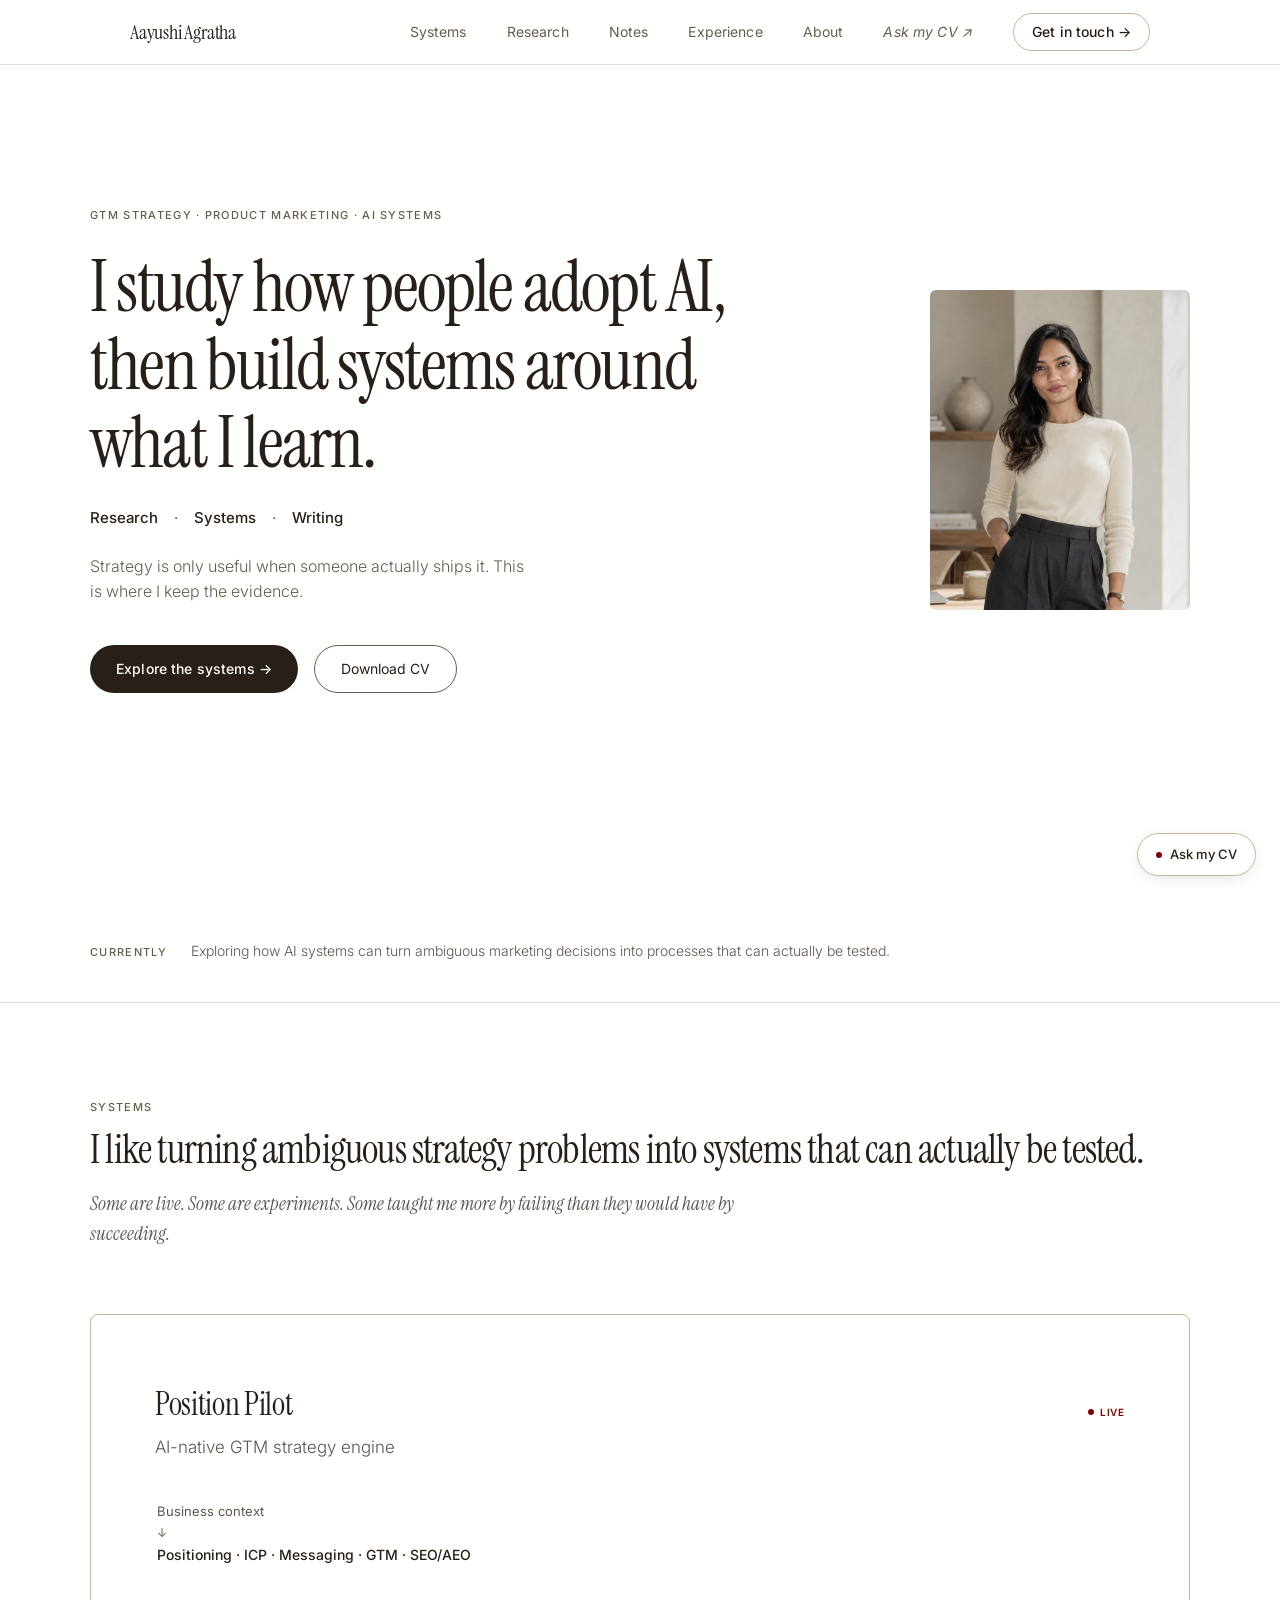
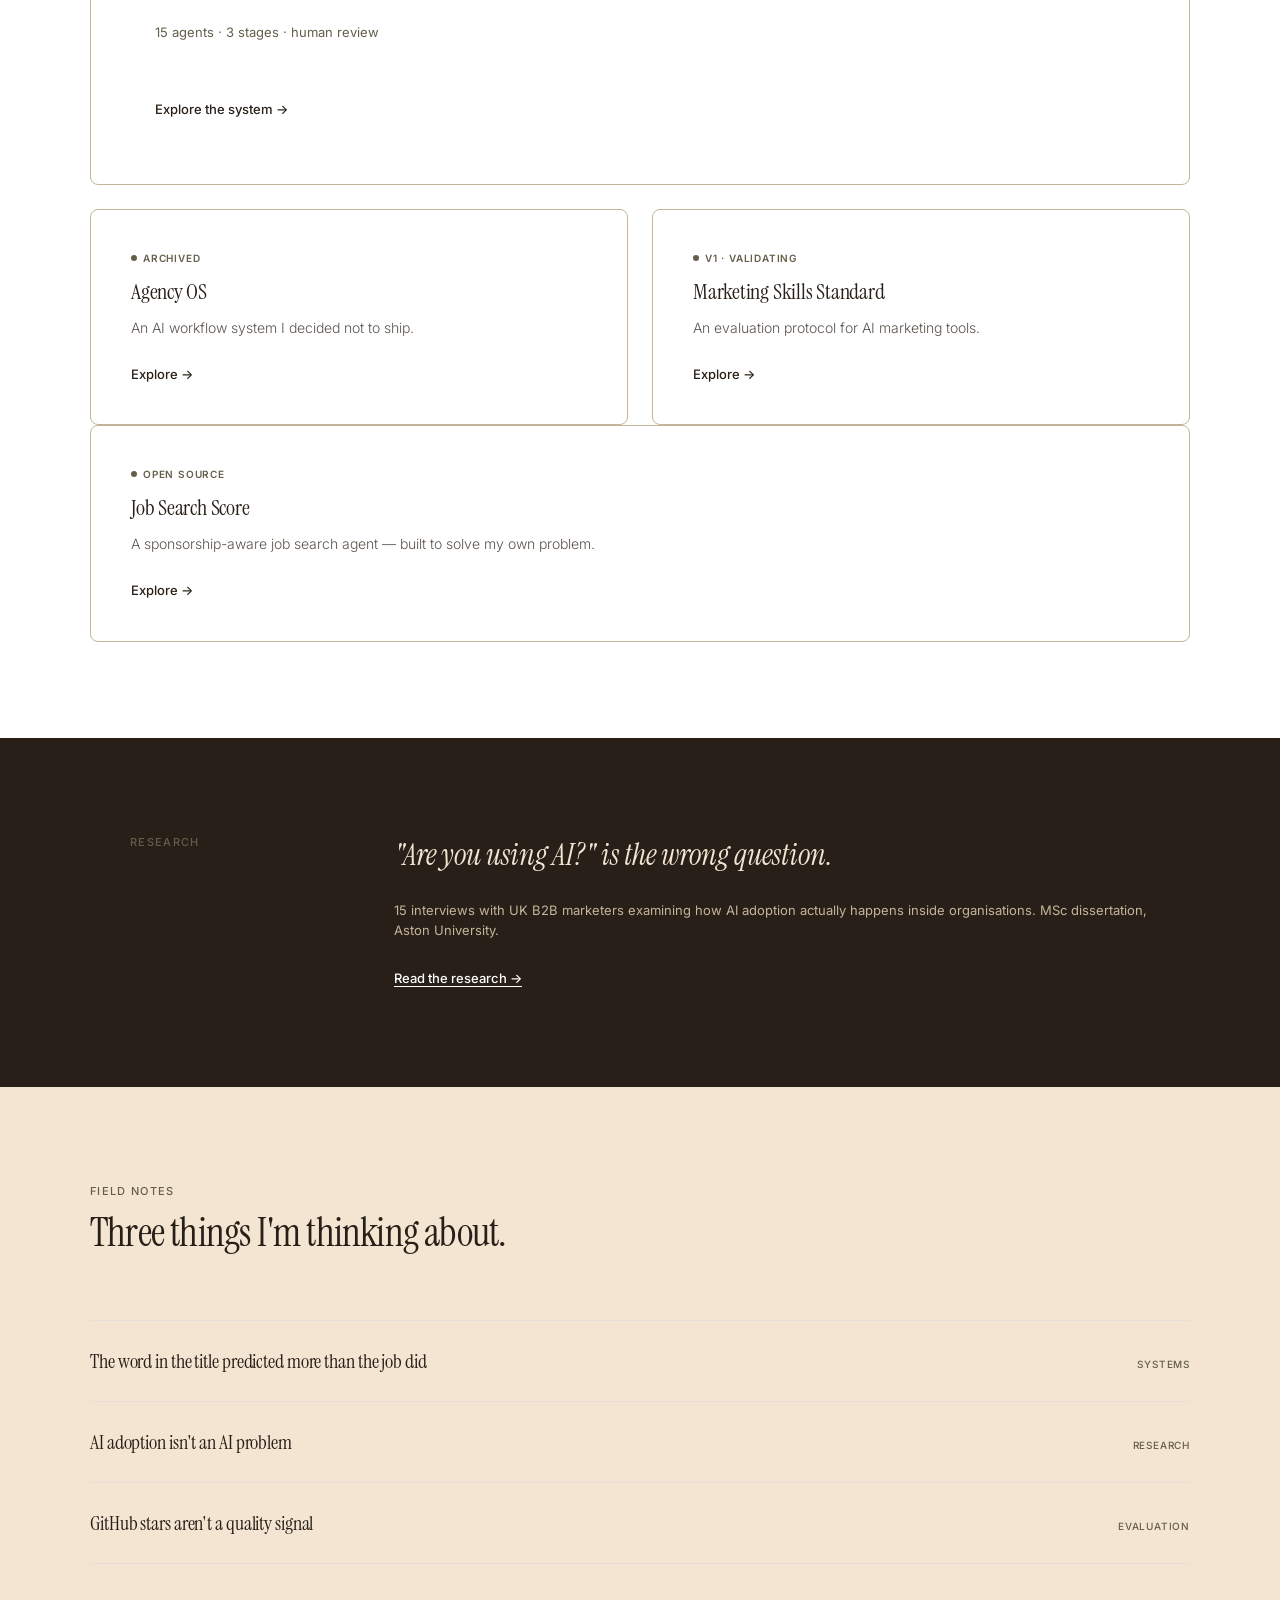
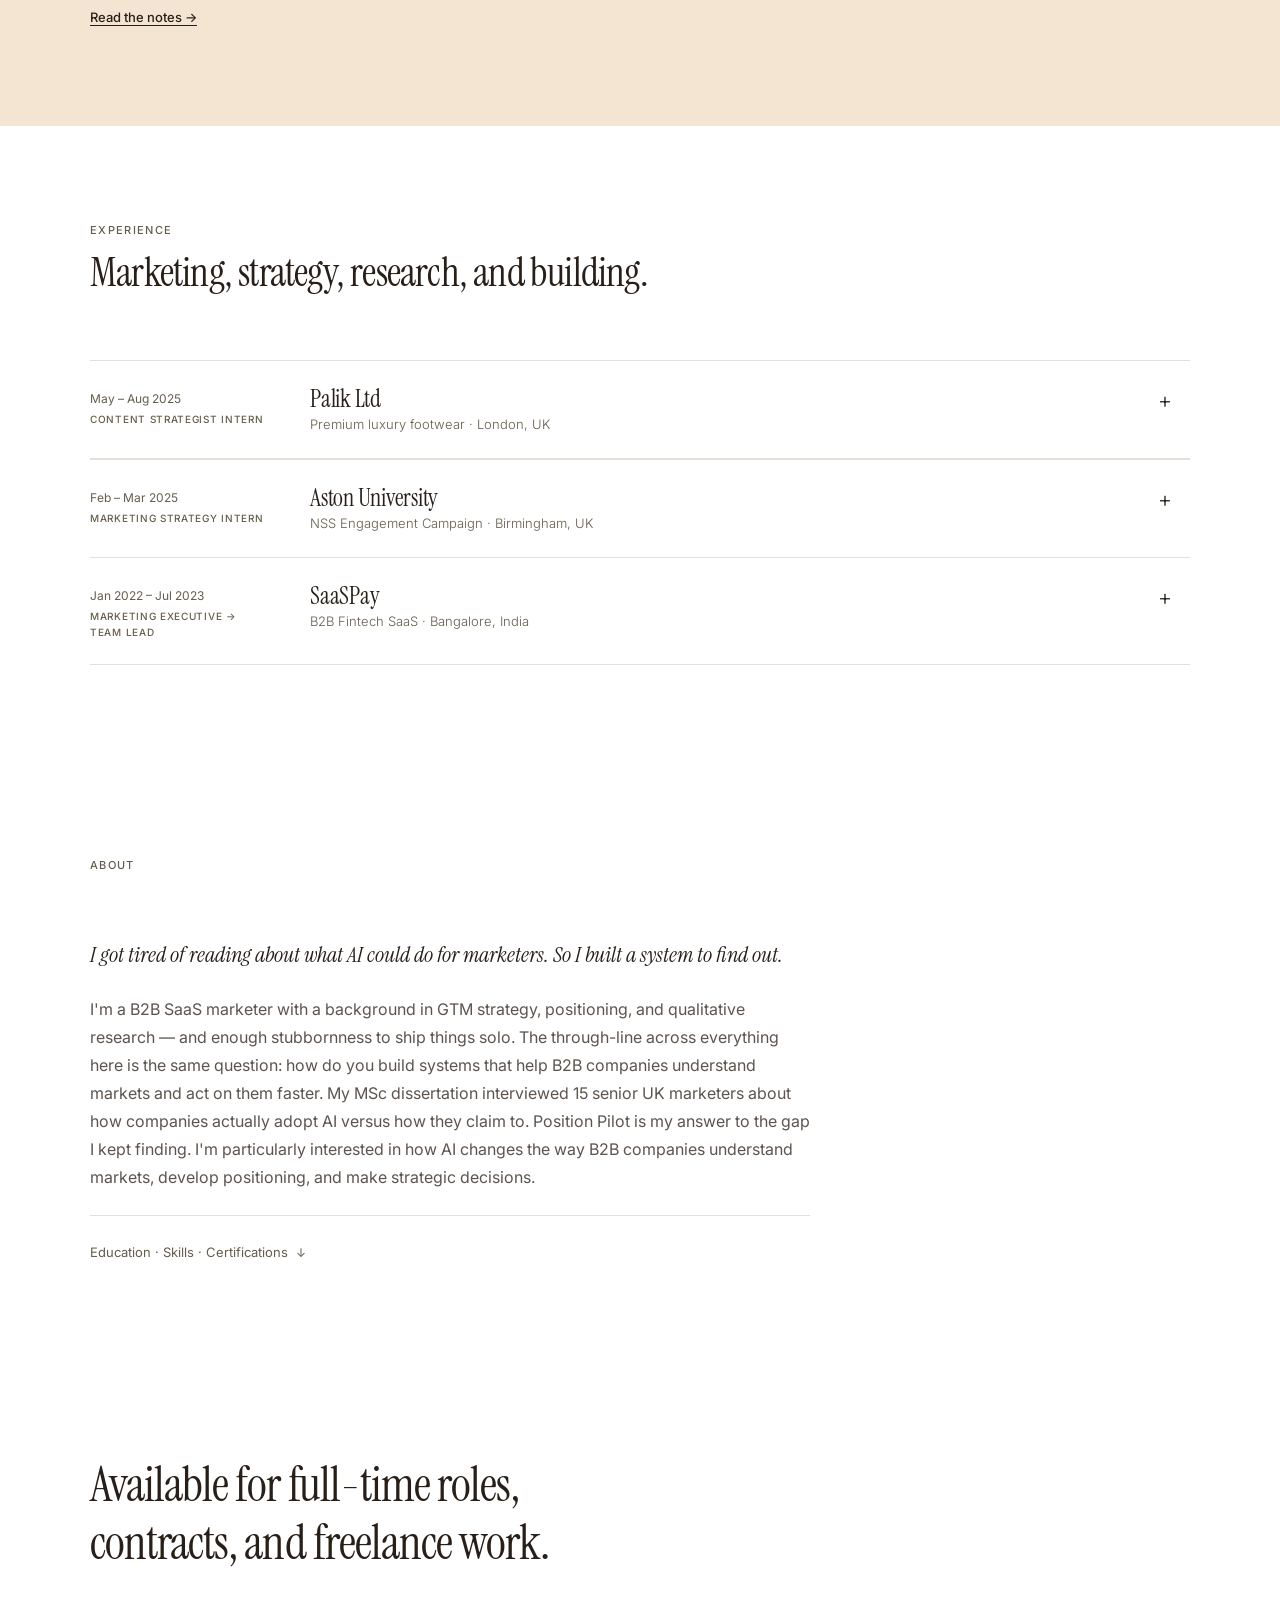
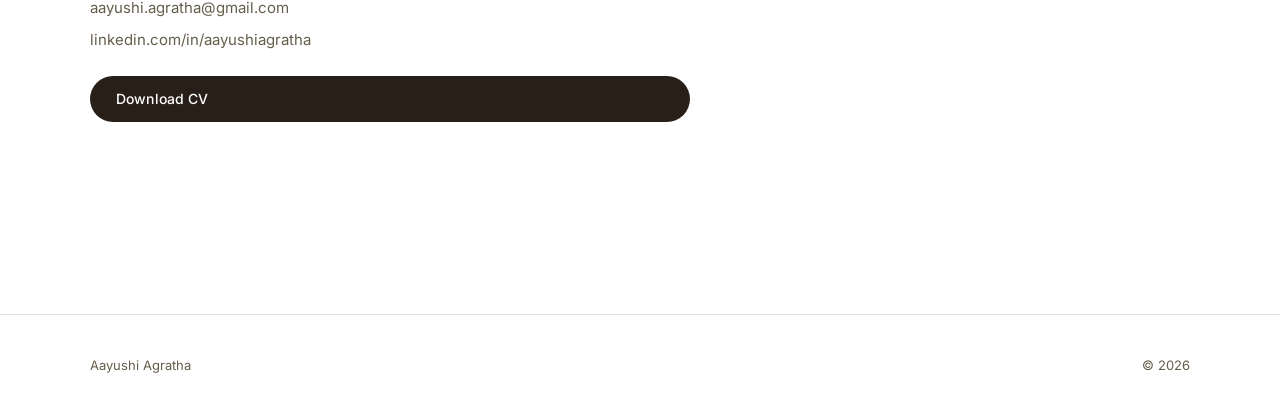
==== index.html @ b2e769e7 "Give Research its own page, make the homepage band actually dark Same move as Position Pilot: pulled" ====
<!DOCTYPE html>
<html lang="en">
<head>
  <meta charset="UTF-8">
  <meta name="viewport" content="width=device-width, initial-scale=1.0">
  <title>Aayushi Agratha — B2B SaaS Marketer & GTM Strategist</title>
  <meta name="description" content="B2B SaaS marketer with a background in GTM strategy, positioning, and qualitative research. MSc Strategic Marketing Management, Aston University (CIM).">
      <link rel="icon" href="data:image/svg+xml,<svg xmlns=%22http://www.w3.org/2000/svg%22 viewBox=%220 0 32 32%22><rect width=%2232%22 height=%2232%22 rx=%223%22 fill=%22%231a1816%22/><polygon points=%2216,6 22,26 19,26 17.5,21.5 14.5,21.5 13,26 10,26%22 fill=%22white%22/><line x1=%2215%22 y1=%2218%22 x2=%2219%22 y2=%2218%22 stroke=%22%231a1816%22 stroke-width=%222%22/></svg>">
  <link rel="preconnect" href="https://onts.googleapis.com">
  <link rel="preconnect" href="https://fonts.gstatic.com" crossorigin>
  <link href="https://fonts.googleapis.com/css2?family=Instrument+Serif:ital@0;1&family=Inter:wght@300;400;500&display=swap" rel="stylesheet">
  <link rel="stylesheet" href="styles.css">
</head>
<body>

  <a href="#main-content" class="skip-link">Skip to content</a>

  <!-- NAV -->
  <header class="nav">
    <div class="nav-inner">
      <a href="#" class="nav-name">Aayushi Agratha</a>
      <nav class="nav-links">
        <a href="#systems" class="nav-link">Systems</a>
        <a href="#research" class="nav-link">Research</a>
        <a href="#notes" class="nav-link">Notes</a>
        <a href="#experience" class="nav-link">Experience</a>
        <a href="#about" class="nav-link">About</a>
        <a href="https://ask-my-cv-woad.vercel.app" target="_blank" rel="noopener" class="nav-link nav-link--utility">Ask my CV ↗</a>
        <a href="#contact" class="nav-link nav-link--cta">Get in touch →</a>
      </nav>
      <button class="nav-menu-btn" id="menuBtn" aria-label="Menu" aria-expanded="false" aria-controls="mobileNav">
        <span></span><span></span>
      </button>
    </div>
  </header>

  <!-- MOBILE NAV -->
  <div class="mobile-nav" id="mobileNav">
    <a href="#systems" class="mobile-nav-link">Systems</a>
    <a href="#research" class="mobile-nav-link">Research</a>
    <a href="#notes" class="mobile-nav-link">Notes</a>
    <a href="#experience" class="mobile-nav-link">Experience</a>
    <a href="#about" class="mobile-nav-link">About</a>
    <a href="https://ask-my-cv-woad.vercel.app" target="_blank" rel="noopener" class="mobile-nav-link">Ask my CV ↗</a>
    <a href="#contact" class="mobile-nav-link">Get in touch</a>
  </div>

  <main id="main-content">

    <!-- HERO -->
    <section class="hero" id="hero">
      <div class="hero-inner">
        <div class="hero-text">
          <p class="hero-eyebrow">GTM Strategy · Product Marketing · AI Systems</p>
          <h1 class="hero-headline">I study how people adopt AI, then build systems around what I learn.</h1>
          <p class="hero-modes"><strong>Research</strong> <span class="dot">·</span> <strong>Systems</strong> <span class="dot">·</span> <strong>Writing</strong></p>
          <p class="hero-subline">Strategy is only useful when someone actually ships it. This is where I keep the evidence.</p>
          <div class="hero-actions">
            <a href="#systems" class="btn-primary">Explore the systems →</a>
            <a href="Aayushi_Agratha_CV_UK.pdf" class="btn-secondary" download>Download CV</a>
          </div>
        </div>
        <div class="hero-photo">
          <img src="PFP.jpeg" alt="Aayushi Agratha" class="hero-img">
        </div>
      </div>
    </section>

    <!-- CURRENTLY -->
    <div class="currently">
      <div class="currently-inner">
        <span class="currently-label">Currently</span>
        <p class="currently-text">Exploring how AI systems can turn ambiguous marketing decisions into processes that can actually be tested.</p>
      </div>
    </div>

    <!-- SYSTEMS -->
    <section class="section" id="systems">
      <div class="section-inner">
        <div class="section-header">
          <span class="section-label">Systems</span>
          <h2 class="section-title">I like turning ambiguous strategy problems into systems that can actually be tested.</h2>
          <p class="systems-intro">Some are live. Some are experiments. Some taught me more by failing than they would have by succeeding.</p>
        </div>

        <div class="systems-grid">
          <a class="sys-card sys-card--flagship" href="systems/position-pilot/">
            <div class="sys-flagship-top">
              <div>
                <div class="sys-flagship-name">Position Pilot</div>
                <div class="sys-flagship-tag">AI-native GTM strategy engine</div>
              </div>
              <span class="status-badge status-badge--live"><span class="dot"></span>Live</span>
            </div>
            <div class="sys-pipeline">
              <span class="pipeline-input">Business context</span>
              <span class="pipeline-arrow">↓</span>
              <span class="pipeline-outputs">Positioning · ICP · Messaging · GTM · SEO/AEO</span>
            </div>
            <p class="sys-flagship-meta">15 agents · 3 stages · human review</p>
            <span class="sys-explore">Explore the system →</span>
          </a>

          <div id="secondarySystems"></div>
        </div>
      </div>
    </section>

    <!-- DIVIDER -->


    <!-- RESEARCH -->
    <section class="research-band" id="research">
      <div class="research-inner">
        <span class="research-label">Research</span>
        <div>
          <p class="research-quote">"Are you using AI?" is the wrong question.</p>
          <p class="research-meta">15 interviews with UK B2B marketers examining how AI adoption actually happens inside organisations. MSc dissertation, Aston University.</p>
          <a class="detail-link" href="research/">Read the research →</a>
        </div>
      </div>
    </section>

    <!-- NOTES -->
    <section class="section section-alt" id="notes">
      <div class="section-inner">
        <div class="section-header">
          <span class="section-label">Field Notes</span>
          <h2 class="section-title">Three things I'm thinking about.</h2>
        </div>

        <div class="notes-preview-list" id="notesPreview"></div>

        <p style="margin-top: var(--space-xl);"><a href="notes/" class="detail-link">Read the notes →</a></p>
      </div>
    </section>

    <!-- WORK -->
    <section class="section" id="experience">
      <div class="section-inner">
        <div class="section-header">
          <span class="section-label">Experience</span>
          <h2 class="section-title">Marketing, strategy, research, and building.</h2>
        </div>

        <div class="work-list">


          <!-- Palik -->
          <div class="work-item" data-item="palik">
            <div class="work-row" role="button" tabindex="0" aria-expanded="false">
              <div class="work-meta">
                <span class="work-year">May – Aug 2025</span>
                <span class="work-type">Content Strategist Intern</span>
              </div>
              <div class="work-title-group">
                <h3 class="work-title">Palik Ltd</h3>
                <p class="work-subtitle">Premium luxury footwear · London, UK</p>
              </div>
              <span class="work-toggle">+</span>
            </div>

            <div class="work-detail">
              <div class="work-detail-inner">

                <div class="detail-block">
                  <p class="detail-lead">Built the brand's entire content operation from scratch as the sole content operator for four months. This meant writing every word, designing every visual, and building the editorial system that held it together.</p>
                </div>

                <div class="detail-cols">
                  <div class="detail-col">
                    <h4 class="detail-label">What I built</h4>
                    <ul class="detail-list">
                      <li>12-week editorial calendar across Instagram, Facebook, and LinkedIn — 60+ scheduled posts with weekly themes, copy, and design assets</li>
                      <li>Original editorial series: #BehindPalik, Know Your Shoe, A Day in the Life of a Palik Man</li>
                      <li>All long-form brand copy: About Us, Journey page, Founder's Letter, blog</li>
                      <li>Full legal suite: Privacy Policy, Cookies Policy, T&Cs, Shipping, Returns, FAQs, Product Care, Payments, Delivery</li>
                    </ul>
                  </div>
                  <div class="detail-col">
                    <h4 class="detail-label">What it produced</h4>
                    <div class="metrics-grid">
                      <div class="metric">
                        <span class="metric-num">467%</span>
                        <span class="metric-label">LinkedIn impression growth (2.4 → 13.6 daily avg)</span>
                      </div>
                      <div class="metric">
                        <span class="metric-num">35%</span>
                        <span class="metric-label">cross-platform engagement growth in 90 days</span>
                      </div>
                      <div class="metric">
                        <span class="metric-num">2,167+</span>
                        <span class="metric-label">verified impressions tracked via GA4</span>
                      </div>
                      <div class="metric">
                        <span class="metric-num">24%</span>
                        <span class="metric-label">of LinkedIn page visitors were Marketing or BD professionals</span>
                      </div>
                    </div>
                    <p class="detail-note-inline">Page dropped back to 2.0 daily impressions after departure — confirming the lift was cadence-driven, not algorithmic.</p>
                  </div>
                </div>

                                <div class="detail-block">
                  <h4 class="detail-label">Brand &amp; website copy</h4>
                  <div class="writing-samples">
                    <div class="writing-sample">
                      <div class="writing-sample-header">
                        <span class="writing-sample-label">Founder's Letter</span>
                        <a href="https://www.palik.co.uk/founders-letter" target="_blank" class="writing-sample-link">View live →</a>
                      </div>
                      <p class="writing-context">Founder narrative for Saba Donyavi — written from a brief conversation and brand values, no draft provided.</p>
                    </div>
                    <div class="writing-sample">
                      <div class="writing-sample-header">
                        <span class="writing-sample-label">Brand Story / Journey Page</span>
                        <a href="https://www.palik.co.uk/journey" target="_blank" class="writing-sample-link">View live →</a>
                      </div>
                      <p class="writing-context">Brand storytelling that prioritises honesty over marketing language.</p>
                    </div>
                    <div class="writing-sample">
                      <div class="writing-sample-header">
                        <span class="writing-sample-label">Blog: The Ultimate Guide to Loafers</span>
                        <a href="https://www.palik.co.uk/the-ultimate-guide-to-loafers-styles-every-gentleman-should-know" target="_blank" class="writing-sample-link">View live →</a>
                      </div>
                      <p class="writing-context">Long-form SEO content structured around buyer intent — comparison table, product callouts, FAQs.</p>
                    </div>
                    <div class="writing-sample">
                      <div class="writing-sample-header">
                        <span class="writing-sample-label">Legal Suite</span>
                        <span class="writing-sample-note">Privacy Policy · Cookies · T&amp;Cs · Shipping · Returns · FAQs · Product Care · Payments · Delivery</span>
                      </div>
                      <p class="writing-context">Nine policy pages written from scratch — legal writing that's actually readable.</p>
                    </div>
                  </div>
                </div>


              </div>

              

              </div>
            </div>
          </div>

          <!-- Aston NSS -->
          <div class="work-item" data-item="aston">
            <div class="work-row" role="button" tabindex="0" aria-expanded="false">
              <div class="work-meta">
                <span class="work-year">Feb – Mar 2025</span>
                <span class="work-type">Marketing Strategy Intern</span>
              </div>
              <div class="work-title-group">
                <h3 class="work-title">Aston University</h3>
                <p class="work-subtitle">NSS Engagement Campaign · Birmingham, UK</p>
              </div>
              <span class="work-toggle">+</span>
            </div>

            <div class="work-detail">
              <div class="work-detail-inner">

                <div class="detail-block">
                  <p class="detail-lead">Designed and executed a multi-channel campaign targeting 2,237 final-year students to complete the National Student Survey — with a £2,000 budget, an 8-day rollout window, and no existing playbook.</p>
                </div>

                <div class="detail-cols">
                  <div class="detail-col">
                    <h4 class="detail-label">Approach</h4>
                    <ul class="detail-list">
                      <li>Tiered incentive structure designed to drive progressive action, not one-off response</li>
                      <li>8-day rollout across Instagram, email, campus signage, student-rep WhatsApp groups, and TikTok</li>
                      <li>Full £2,000 budget breakdown approved by Internal Comms lead</li>
                      <li>Staffing model and on-campus activation event coordinated across university admin, internal marketing, and student liaison groups</li>
                    </ul>
                  </div>
                  <div class="detail-col">
                    <h4 class="detail-label">Result</h4>
                    <div class="metrics-grid">
                      <div class="metric">
                        <span class="metric-num">1,936</span>
                        <span class="metric-label">completions out of 2,237 students targeted</span>
                      </div>
                      <div class="metric">
                        <span class="metric-num">~87%</span>
                        <span class="metric-label">completion rate against target</span>
                      </div>
                      <div class="metric">
                        <span class="metric-num">40%</span>
                        <span class="metric-label">uplift in communication open rates</span>
                      </div>
                    </div>
                  </div>
                </div>

              <div class="detail-note">
                <a href="NSS_Campaign_Brief.pdf" class="detail-link" download>Download campaign brief (PDF) →</a>
              </div>

              </div>
            </div>
          </div>

          <!-- SaaSPay -->
          <div class="work-item" data-item="saaspay">
            <div class="work-row" role="button" tabindex="0" aria-expanded="false">
              <div class="work-meta">
                <span class="work-year">Jan 2022 – Jul 2023</span>
                <span class="work-type">Marketing Executive → Team Lead</span>
              </div>
              <div class="work-title-group">
                <h3 class="work-title">SaaSPay</h3>
                <p class="work-subtitle">B2B Fintech SaaS · Bangalore, India</p>
              </div>
              <span class="work-toggle">+</span>
            </div>

            <div class="work-detail">
              <div class="work-detail-inner">

                <div class="detail-block">
                  <p class="detail-lead">First marketing role. Promoted to Team Lead within six months. Owned inbound strategy, messaging, and organic acquisition for an early-stage B2B payment automation product — then led the junior team doing the same.</p>
                </div>

                <div class="detail-cols">
                  <div class="detail-col">
                    <h4 class="detail-label">What I owned</h4>
                    <ul class="detail-list">
                      <li>Translated complex payment infrastructure into value propositions finance and ops buyers could act on</li>
                      <li>Owned SEO and content-led growth — keyword strategy, intent-mapped landing pages, technical SEO improvements</li>
                      <li>Built a Notion competitor intelligence dashboard tracking pricing and product updates across key competitors — adopted by the team, saved ~6 hrs/week of manual research</li>
                      <li>Built a Notion content ops dashboard adopted across marketing, founders, and partnerships — full publishing pipeline with briefs, design deadlines, assignees, and post tracking; became the single source of truth</li>
                    </ul>
                  </div>
                  <div class="detail-col">
                    <h4 class="detail-label">What it produced</h4>
                    <div class="metrics-grid">
                      <div class="metric">
                        <span class="metric-num">98%</span>
                        <span class="metric-label">technical SEO health score</span>
                      </div>
                      <div class="metric">
                        <span class="metric-num">3x</span>
                        <span class="metric-label">incremental organic traffic by H2</span>
                      </div>
                      <div class="metric">
                        <span class="metric-num">3x</span>
                        <span class="metric-label">SQL growth</span>
                      </div>
                      <div class="metric">
                        <span class="metric-num">45%</span>
                        <span class="metric-label">reduction in blended CPL MoM</span>
                      </div>
                    </div>
                    <p class="detail-note-inline">Campaign architecture built across 3 products — finance ops, payment automation, and partnerships.</p>
                  </div>
                </div>

              </div>
            </div>
          </div>

        </div>
      </div>
    </section>

    <!-- DIVIDER -->

    <!-- ABOUT -->
    <section class="section" id="about">
      <div class="section-inner">
        <div class="section-header">
          <span class="section-label">About</span>
        </div>

        <div class="about-grid">
          <div class="about-text">
            <p class="about-para">I got tired of reading about what AI could do for marketers. So I built a system to find out.</p>
                        <p class="about-para">I'm a B2B SaaS marketer with a background in GTM strategy, positioning, and qualitative research — and enough stubbornness to ship things solo. The through-line across everything here is the same question: how do you build systems that help B2B companies understand markets and act on them faster. My MSc dissertation interviewed 15 senior UK marketers about how companies actually adopt AI versus how they claim to. Position Pilot is my answer to the gap I kept finding. I'm particularly interested in how AI changes the way B2B companies understand markets, develop positioning, and make strategic decisions.</p>

            <div class="about-details">
              <button class="certs-toggle" id="combinedToggle" aria-expanded="false">
                Education · Skills · Certifications <span class="certs-arrow">↓</span>
              </button>
              <div class="certs-list" id="combinedList">

                <p class="detail-label">Education</p>
                <div class="cert-row">
                  <span class="cert-issuer">Aston</span>
                  <span class="cert-name">MSc Strategic Marketing Management (CIM-accredited)</span>
                </div>
                <div class="cert-row">
                  <span class="cert-issuer">DSU</span>
                  <span class="cert-name">BBA Marketing · Leadership Award</span>
                </div>

                <div style="border-top: 1px solid var(--stone-100); margin: 12px 0;"></div>

                <p class="detail-label">Skills</p>
                <div class="cert-row">
                  <span class="cert-issuer">Strategy</span>
                  <span class="cert-name">Positioning · ICP Development · GTM Strategy · Customer Research · Product Marketing · Qualitative Research</span>
                </div>
                <div class="cert-row">
                  <span class="cert-issuer">Tools</span>
                  <span class="cert-name">n8n · PostgreSQL · Docker · GA4 · Semrush · HubSpot · Google Ads · NVivo 15 · Notion · OpenRouter</span>
                </div>

                <div style="border-top: 1px solid var(--stone-100); margin: 12px 0;"></div>

                <p class="detail-label">Certifications</p>
                <div class="cert-row">
                  <span class="cert-issuer">Google</span>
                  <span class="cert-name">Ads Search · Ads Measurement · Analytics 4 (GA4)</span>
                </div>
                <div class="cert-row">
                  <span class="cert-issuer">Semrush</span>
                  <span class="cert-name">SEO Fundamentals · Technical SEO</span>
                </div>
                <div class="cert-row">
                  <span class="cert-issuer">HubSpot</span>
                  <span class="cert-name">Content Marketing</span>
                </div>
              </div>
            </div>
          </div>
        </div>
      </div>
    </section>

    <!-- DIVIDER -->

    <!-- CONTACT -->
    <section class="section" id="contact">
      <div class="section-inner">
        <div class="contact-block">
          <h2 class="contact-headline">Available for full-time roles,<br>contracts, and freelance work.</h2>
          <div class="contact-links">
            <a href="mailto:aayushi.agratha@gmail.com" class="contact-link">aayushi.agratha@gmail.com</a>
            <a href="https://linkedin.com/in/aayushiagratha" target="_blank" class="contact-link">linkedin.com/in/aayushiagratha</a>
          </div>
          <a href="Aayushi_Agratha_CV_UK.pdf" class="btn-primary" download>Download CV</a>
        </div>
      </div>
    </section>

  </main>

  <!-- FOOTER -->
  <footer class="footer">
    <div class="footer-inner">
      <span>Aayushi Agratha</span>
      <span>© 2026</span>
    </div>
  </footer>

  <!-- ASK MY CV — utility, not a Systems entry. Links to the standalone
       AI assistant at ask-my-cv-woad.vercel.app. -->
  <a href="https://ask-my-cv-woad.vercel.app" target="_blank" rel="noopener" class="ask-cv-float">
    <span class="ask-cv-dot"></span>Ask my CV
  </a>

  <script src="data/projects.js"></script>
  <script src="data/notes.js"></script>
  <script src="script.js"></script>
</body>
</html>
---- styles.css ----
/* ============================================================
AAYUSHI AGRATHA â PORTFOLIO
White ground Â· Instrument Serif + Inter Â· Conscious space
============================================================ */

/* ----------------------------------------------------------
TOKENS
---------------------------------------------------------- */
:root {
     /* Editorial espresso/cream/red palette. Accent discipline: --accent
        marks interaction, active state, status, or selection ONLY —
        never a static heading/label (those use --ink-muted). */
     --white: #ffffff;
     --off-white: #f3e5d2;
     --stone-50: #f1f2e0;
     --stone-100: #e6dfd9;
     --stone-200: #c5b49a;
     --stone-400: #645e4b;
     --ink: #282018;
     --ink-soft: #5d544d;
     --ink-muted: #645e4b; /* darkened from #79715a — the lighter value failed WCAG AA (4.5:1) against the cream/sage backgrounds it appears on */
     --accent: #850000;
     --accent-subtle: #c5b49a;
     --accent-tint: rgba(133,0,0,0.16);
     --brown-deep: #54422b;

  --font-serif: 'Instrument Serif', Georgia, serif;
     --font-sans: 'Inter', -apple-system, sans-serif;

  --space-xs: 4px;
     --space-s: 8px;
     --space-m: 16px;
     --space-l: 24px;
     --space-xl: 40px;
     --space-2xl: 64px;
     --space-3xl: 96px;
     --space-4xl: 128px;

  --radius: 4px;
     --radius-m: 8px;

  --max-w: 1100px;
     --col-w: 720px;

  --ease: cubic-bezier(0.4, 0, 0.2, 1);
}

/* ----------------------------------------------------------
RESET
---------------------------------------------------------- */
*, *::before, *::after { box-sizing: border-box; margin: 0; padding: 0; }

html {
     scroll-behavior: smooth;
     -webkit-text-size-adjust: 100%;
}

body {
     font-family: var(--font-sans);
     font-size: 16px;
     line-height: 1.6;
     color: var(--ink);
     background: var(--white);
     -webkit-font-smoothing: antialiased;
}

/* ----------------------------------------------------------
FOCUS — no visible focus state existed anywhere before this.
:focus-visible only, so mouse clicks don't show the ring —
keyboard/switch navigation does. Accent color is correct here:
focus is an interaction state, same rule as everything else.
---------------------------------------------------------- */
a:focus-visible,
button:focus-visible,
[tabindex]:focus-visible {
  outline: 2px solid var(--accent);
  outline-offset: 3px;
  border-radius: 2px;
}

/* ----------------------------------------------------------
SKIP LINK — visually hidden until focused, first tab stop
on every page.
---------------------------------------------------------- */
.skip-link {
  position: absolute;
  top: -100px;
  left: var(--space-m);
  z-index: 200;
  background: var(--ink);
  color: var(--white);
  padding: 10px 18px;
  border-radius: var(--radius);
  font-size: 14px;
  font-weight: 500;
  transition: top 0.15s var(--ease);
}
.skip-link:focus-visible {
  top: var(--space-m);
  outline: 2px solid var(--white);
  outline-offset: 2px;
}

a { color: inherit; text-decoration: none; }
img { display: block; max-width: 100%; }
button { cursor: pointer; border: none; background: none; font-family: inherit; }
ul { list-style: none; }

/* ----------------------------------------------------------
NAV
---------------------------------------------------------- */
.nav {
     position: fixed;
     top: 0;
     left: 0;
     right: 0;
     z-index: 100;
     background: rgba(255,255,255,0.94);
     backdrop-filter: blur(12px);
     -webkit-backdrop-filter: blur(12px);
     border-bottom: 1px solid var(--stone-100);
}

.nav-inner {
     max-width: var(--max-w);
     margin: 0 auto;
     padding: 0 var(--space-xl);
     height: 64px;
     display: flex;
     align-items: center;
     justify-content: space-between;
     gap: var(--space-xl);
}

.nav-name {
     font-family: var(--font-serif);
     font-size: 20px;
     color: var(--ink);
     flex-shrink: 0;
     letter-spacing: -0.01em;
     font-weight: 400;
}

.nav-links {
     display: flex;
     align-items: center;
     gap: var(--space-xl);
}

.nav-link {
     font-size: 14px;
     font-weight: 400;
     color: var(--ink-muted);
     letter-spacing: 0.01em;
     transition: color 0.2s var(--ease);
}

.nav-link:hover { color: var(--ink); }

.nav-link--cta {
     color: var(--ink);
     font-weight: 500;
     padding: 7px 18px;
     border: 1px solid var(--stone-200);
     border-radius: 100px;
     transition: background 0.2s var(--ease), border-color 0.2s var(--ease), color 0.2s var(--ease);
}

.nav-link--cta:hover {
     background: var(--ink);
     border-color: var(--ink);
     color: var(--white);
}

.nav-menu-btn {
     display: none;
     flex-direction: column;
     gap: 5px;
     padding: 4px;
}

.nav-menu-btn span {
     display: block;
     width: 22px;
     height: 1.5px;
     background: var(--ink);
     transition: transform 0.2s var(--ease), opacity 0.2s var(--ease);
}

/* ----------------------------------------------------------
MOBILE NAV
---------------------------------------------------------- */
.mobile-nav {
     position: fixed;
     top: 64px;
     left: 0;
     right: 0;
     background: var(--white);
     border-bottom: 1px solid var(--stone-100);
     padding: var(--space-m) var(--space-xl);
     display: none;
     flex-direction: column;
     gap: var(--space-m);
     z-index: 99;
}

.mobile-nav.open { display: flex; }

.mobile-nav-link {
     font-size: 15px;
     color: var(--ink-soft);
     padding: var(--space-s) 0;
     border-bottom: 1px solid var(--stone-100);
}

/* ----------------------------------------------------------
HERO
---------------------------------------------------------- */
.hero {
  min-height: 100vh;
  display: flex;
  align-items: center;
  padding-top: 64px;
  padding-bottom: var(--space-2xl);
  padding-left: var(--space-xl);
  padding-right: var(--space-xl);
}

.hero-inner {
     max-width: var(--max-w);
     margin: 0 auto;
     display: grid;
     grid-template-columns: 1fr 300px;
     align-items: center;
     gap: var(--space-4xl);
}

.hero-eyebrow {
     font-size: 11px;
     font-weight: 500;
     letter-spacing: 0.12em;
     text-transform: uppercase;
     color: var(--ink-muted);
     margin-bottom: var(--space-l);
}

.hero-headline {
     font-family: var(--font-serif);
     font-size: clamp(44px, 6vw, 72px);
     font-weight: 400;
     line-height: 1.08;
     letter-spacing: -0.025em;
     color: var(--ink);
     margin-bottom: var(--space-l);
}

.hero-headline em {
     font-style: italic;
     color: var(--ink-soft);
}

.hero-subline {
     font-size: 16px;
     color: var(--ink-muted);
     max-width: 440px;
     margin-bottom: var(--space-xl);
     font-weight: 300;
     line-height: 1.6;
}

.hero-actions {
     display: flex;
     gap: var(--space-m);
     flex-wrap: wrap;
}

.hero-photo {
     display: flex;
     justify-content: flex-end;
}

.hero-img {
     width: 260px;
     height: 320px;
     object-fit: cover;
     object-position: center 10%;
     border-radius: 6px;
}

/* ----------------------------------------------------------
BUTTONS
---------------------------------------------------------- */
.btn-primary {
     display: inline-flex;
     align-items: center;
     padding: 12px 26px;
     background: var(--ink);
     color: var(--white);
     font-size: 14px;
     font-weight: 500;
     border-radius: 100px;
     transition: opacity 0.2s var(--ease);
     letter-spacing: 0.01em;
}

.btn-primary:hover { opacity: 0.75; }

/* FIX: btn-secondary border changed from stone-200 (#d8d5d0) to stone-400 (#a09890)
   so the outlined pill is clearly visible against the white background */
.btn-secondary {
     display: inline-flex;
     align-items: center;
     padding: 12px 26px;
     background: transparent;
     color: var(--ink);
     font-size: 14px;
     font-weight: 400;
     border: 1.5px solid var(--stone-400);
     border-radius: 100px;
     transition: border-color 0.2s var(--ease), background 0.2s var(--ease);
}

.btn-secondary:hover {
     border-color: var(--ink);
     background: var(--stone-50);
}

/* ----------------------------------------------------------
SECTIONS
---------------------------------------------------------- */
.section {
     padding: var(--space-3xl) var(--space-xl);
}

.section-inner {
     max-width: var(--max-w);
     margin: 0 auto;
}

.section-header {
     margin-bottom: var(--space-2xl);
}

.section-alt {
     background: var(--off-white); /* cream — used for Notes only, see section-identity scheme */
}

.section-label {
     display: block;
     font-size: 11px;
     font-weight: 500;
     letter-spacing: 0.12em;
     text-transform: uppercase;
     color: var(--ink-muted); /* static label — accent stays scarce, see token comment */
     margin-bottom: var(--space-s);
}

.section-title {
     font-family: var(--font-serif);
     font-size: clamp(28px, 3.5vw, 40px);
     font-weight: 400;
     line-height: 1.2;
     letter-spacing: -0.02em;
     color: var(--ink);
}


/* ----------------------------------------------------------
WORK LIST
---------------------------------------------------------- */
.work-list {
     display: flex;
     flex-direction: column;
}

.work-item {
     border-top: 1px solid var(--stone-100);
}

.work-item:last-child {
     border-bottom: 1px solid var(--stone-100);
}

.work-row {
     display: grid;
     grid-template-columns: 180px 1fr 32px;
     align-items: start;
     gap: var(--space-xl);
     padding: var(--space-l) 0;
     cursor: pointer;
     transition: opacity 0.15s var(--ease);
}

.work-row:hover { opacity: 0.65; }

.work-meta {
     display: flex;
     flex-direction: column;
     gap: 3px;
     padding-top: 4px;
}

.work-year {
     font-size: 12px;
     font-weight: 400;
     color: var(--ink-muted);
}

.work-type {
     font-size: 10px;
     font-weight: 500;
     letter-spacing: 0.07em;
     text-transform: uppercase;
     color: var(--stone-400);
}

.work-title-group {
     display: flex;
     flex-direction: column;
     gap: 2px;
     align-items: flex-start;
}

.work-title {
     font-family: var(--font-serif);
     font-size: 24px;
     font-weight: 400;
     color: var(--ink);
     letter-spacing: -0.01em;
     line-height: 1.2;
}

.work-subtitle {
     font-size: 13px;
     color: var(--ink-muted);
     font-weight: 300;
     line-height: 1.4;
}

.work-toggle {
     font-size: 22px;
     color: var(--ink);
     font-weight: 300;
     line-height: 1;
     padding-top: 4px;
     transition: transform 0.3s var(--ease), color 0.15s var(--ease);
     user-select: none;
}

.work-item.open .work-toggle {
     transform: rotate(45deg);
     color: var(--ink);
}

/* ----------------------------------------------------------
WORK DETAIL (expandable accordion)
FIX: improved transition â smoother, unhurried fold/unfold.
The detail-inner uses padding-top (not just padding-bottom) so
content slides in from the top edge cleanly.
overflow:hidden on detail itself clips the child as grid row shrinks.
---------------------------------------------------------- */
.work-detail {
     display: grid;
     grid-template-rows: 0fr;
     transition: grid-template-rows 0.5s cubic-bezier(0.25, 0.46, 0.45, 0.94);
     overflow: hidden;
}

.work-item.open .work-detail {
     grid-template-rows: 1fr;
}

.work-detail-inner {
  min-height: 0;
  display: flex;
  flex-direction: column;
  gap: var(--space-xl);
  padding-left: 220px;
}

.work-detail-inner::after {
  content: '';
  display: block;
  height: var(--space-2xl);
  flex-shrink: 0;
}

.detail-block {
     display: flex;
     flex-direction: column;
     gap: var(--space-m);
}

.detail-lead {
     font-family: var(--font-serif);
     font-size: 18px;
     line-height: 1.6;
     color: var(--ink-soft);
     font-style: italic;
     max-width: var(--col-w);
}

.detail-cols {
     display: grid;
     grid-template-columns: 1fr 1fr;
     gap: var(--space-xl);
}

.detail-col {
     display: flex;
     flex-direction: column;
     gap: var(--space-s);
}

.detail-label {
     font-size: 10px;
     font-weight: 600;
     letter-spacing: 0.1em;
     text-transform: uppercase;
     color: var(--ink-muted);
     margin-bottom: var(--space-xs);
}

.detail-col p,
.detail-col ul {
     font-size: 14px;
     color: var(--ink-soft);
     line-height: 1.65;
}

.detail-list {
     display: flex;
     flex-direction: column;
     gap: var(--space-s);
     padding-left: var(--space-m);
}

.detail-list li {
     font-size: 14px;
     color: var(--ink-soft);
     line-height: 1.6;
     list-style: disc;
}

.detail-list li strong { color: var(--ink); }

.detail-note {
     font-size: 13px;
     color: var(--ink-muted);
     padding: var(--space-m) var(--space-l);
     background: var(--stone-50);
     border-radius: var(--radius-m);
     border-left: 2px solid var(--stone-200);
}

.detail-note a { color: var(--ink-soft); text-decoration: underline; text-underline-offset: 3px; }

.detail-link {
     font-size: 13px;
     font-weight: 500;
     color: var(--ink);
     text-decoration: underline;
     text-underline-offset: 3px;
     transition: color 0.15s var(--ease);
}

.detail-link:hover { color: var(--accent); }

.detail-note-inline {
     font-size: 13px;
     color: var(--ink-muted);
     font-style: italic;
}

/* ----------------------------------------------------------
TAGS
---------------------------------------------------------- */
.tag-row {
     display: flex;
     flex-wrap: wrap;
     gap: var(--space-s);
     margin-top: var(--space-s);
}

.tag {
     font-size: 12px;
     font-weight: 400;
     color: var(--ink-soft);
     padding: 3px 10px;
     border: 1px solid var(--stone-200);
     border-radius: 100px;
     background: var(--white);
}

/* ----------------------------------------------------------
AGENT LAYERS
---------------------------------------------------------- */
.agent-layers {
     display: flex;
     flex-direction: column;
     gap: var(--space-m);
}

.agent-layer {
     display: grid;
     grid-template-columns: 140px 1fr;
     gap: var(--space-m);
     align-items: start;
     padding: var(--space-m) var(--space-l);
     background: var(--stone-50);
     border-radius: var(--radius-m);
}

.layer-tag {
     font-size: 10px;
     font-weight: 600;
     letter-spacing: 0.08em;
     text-transform: uppercase;
     color: var(--ink-muted);
     padding-top: 2px;
}

.agent-layer p {
     font-size: 13px;
     color: var(--ink-soft);
     line-height: 1.55;
}

/* ----------------------------------------------------------
METRICS
---------------------------------------------------------- */
.metrics-grid {
     display: grid;
     grid-template-columns: 1fr 1fr;
     gap: var(--space-l);
     margin-bottom: var(--space-m);
}

.metric {
     display: flex;
     flex-direction: column;
     gap: 4px;
}

.metric-num {
     font-family: var(--font-serif);
     font-size: 36px;
     font-weight: 400;
     color: var(--ink);
     letter-spacing: -0.02em;
     line-height: 1;
}

.metric-label {
     font-size: 12px;
     color: var(--ink-muted);
     line-height: 1.4;
}

/* ----------------------------------------------------------
WRITING LINKS (inside Palik)
---------------------------------------------------------- */
.writing-links {
     display: flex;
     flex-wrap: wrap;
     gap: var(--space-s);
}

.writing-link {
     font-size: 13px;
     color: var(--ink-soft);
     border: 1px solid var(--stone-200);
     border-radius: var(--radius);
     padding: 6px 14px;
     transition: border-color 0.15s var(--ease), background 0.15s var(--ease);
}

.writing-link:hover {
     border-color: var(--ink);
     background: var(--stone-50);
}

/* ----------------------------------------------------------
WRITING LIST (redesigned compact writing section)
---------------------------------------------------------- */
.writing-list {
  display: flex;
  flex-direction: column;
  border-top: 1px solid var(--stone-100);
}

.writing-list-item {
  display: flex;
  align-items: baseline;
  justify-content: space-between;
  gap: var(--space-l);
  padding: var(--space-m) 0;
  border-bottom: 1px solid var(--stone-100);
}

.writing-list-item--plain {
  /* no link column â spans full width */
}

.writing-list-main {
  display: flex;
  flex-direction: column;
  gap: 3px;
  flex: 1;
  min-width: 0;
}

.writing-list-title {
  font-size: 14px;
  font-weight: 500;
  color: var(--ink);
  line-height: 1.4;
}

.writing-list-note {
  font-size: 13px;
  color: var(--ink-muted);
  line-height: 1.55;
  font-weight: 300;
}

.writing-list-link {
  font-size: 13px;
  color: var(--ink-muted);
  white-space: nowrap;
  flex-shrink: 0;
  transition: color 0.15s var(--ease);
  text-decoration: underline;
  text-underline-offset: 3px;
}

.writing-list-link:hover { color: var(--ink); }

/* ----------------------------------------------------------
WRITING SECTION
---------------------------------------------------------- */
.writing-section {
     display: flex;
     flex-direction: column;
     gap: var(--space-2xl);
}

.writing-category {
     display: flex;
     flex-direction: column;
     gap: var(--space-l);
}

.writing-category-title {
     font-family: var(--font-serif);
     font-size: 22px;
     font-weight: 400;
     color: var(--ink);
     letter-spacing: -0.01em;
}

.writing-category-desc {
     font-size: 14px;
     color: var(--ink-muted);
     max-width: 560px;
     line-height: 1.6;
}

.writing-samples {
     display: flex;
     flex-direction: column;
}

.writing-sample {
     padding: var(--space-l) 0;
     border-top: 1px solid var(--stone-100);
     display: flex;
     flex-direction: column;
     gap: var(--space-m);
}

.writing-sample:last-child { border-bottom: 1px solid var(--stone-100); }

.writing-sample-header {
     display: flex;
     align-items: baseline;
     justify-content: space-between;
     gap: var(--space-m);
     flex-wrap: wrap;
}

.writing-sample-label {
     font-size: 15px;
     font-weight: 500;
     color: var(--ink);
}

.writing-sample-link {
     font-size: 13px;
     color: var(--ink-muted);
     text-decoration: underline;
     text-underline-offset: 3px;
     transition: color 0.15s var(--ease);
}

.writing-sample-link:hover { color: var(--ink); }

.writing-sample-note {
     font-size: 12px;
     color: var(--ink-muted);
}

.writing-quote {
     font-family: var(--font-serif);
     font-size: 17px;
     font-style: italic;
     color: var(--ink-soft);
     line-height: 1.6;
     padding-left: var(--space-l);
     border-left: 2px solid var(--stone-200);
     max-width: 600px;
}

.writing-context {
     font-size: 13px;
     color: var(--ink-muted);
     line-height: 1.6;
     max-width: 560px;
}

.writing-divider {
     height: 1px;
     background: var(--stone-100);
}

/* ----------------------------------------------------------
ABOUT
---------------------------------------------------------- */
.about-grid {
     max-width: var(--col-w);
}

.about-para {
     font-size: 16px;
     line-height: 1.75;
     color: var(--ink-soft);
     margin-bottom: var(--space-l);
}

.about-para:first-child {
     font-family: var(--font-serif);
     font-size: 22px;
     font-style: italic;
     color: var(--ink);
     line-height: 1.5;
}

.about-details {
  display: flex;
  flex-direction: column;
  gap: var(--space-s);
  padding: var(--space-l) 0 0 0;
  border-top: 1px solid var(--stone-100);
  margin-top: var(--space-l);
}

.about-detail-row {
     display: grid;
     grid-template-columns: 100px 1fr;
     gap: var(--space-l);
     align-items: start;
}

.about-detail-label {
     font-size: 10px;
     font-weight: 600;
     letter-spacing: 0.1em;
     text-transform: uppercase;
     color: var(--ink-muted);
     padding-top: 2px;
}

.about-detail-value {
     font-size: 14px;
     color: var(--ink-soft);
     line-height: 1.5;
}

/* ----------------------------------------------------------
CERTIFICATIONS TOGGLE
---------------------------------------------------------- */
.certifications {
     margin-top: 0;
     border-top: none;
     padding-top: 0;
}

.certs-toggle {
     font-size: 13px;
     font-weight: 400;
     color: var(--ink-muted);
     display: flex;
     align-items: center;
     gap: var(--space-s);
     transition: color 0.15s var(--ease);
     padding: var(--space-xs) 0;
}

.certs-toggle:hover { color: var(--ink); }

.certs-arrow {
     display: inline-block;
     transition: transform 0.25s var(--ease);
     font-size: 12px;
}

.certs-toggle[aria-expanded="true"] .certs-arrow {
     transform: rotate(180deg);
}

.certs-list {
     display: none;
     flex-direction: column;
     gap: var(--space-s);
     margin-top: var(--space-m);
     padding: var(--space-l);
     background: var(--stone-50);
     border-radius: var(--radius-m);
}

.certs-list.open { display: flex; }

.cert-row {
     display: grid;
     grid-template-columns: 80px 1fr;
     gap: var(--space-m);
     font-size: 13px;
}

.cert-issuer { font-weight: 500; color: var(--ink); }
.cert-name { color: var(--ink-soft); }

/* ----------------------------------------------------------
CONTACT
---------------------------------------------------------- */
.contact-block {
     display: flex;
     flex-direction: column;
     gap: var(--space-l);
     max-width: 600px;
}

.contact-headline {
     font-family: var(--font-serif);
     font-size: clamp(32px, 4vw, 48px);
     font-weight: 400;
     line-height: 1.2;
     letter-spacing: -0.02em;
     color: var(--ink);
}

.contact-links {
     display: flex;
     flex-direction: column;
     gap: var(--space-s);
}

.contact-link {
     font-size: 15px;
     color: var(--ink-muted);
     transition: color 0.15s var(--ease);
}

.contact-link:hover { color: var(--ink); }

/* ----------------------------------------------------------
FOOTER
---------------------------------------------------------- */
.footer {
     padding: var(--space-xl);
     border-top: 1px solid var(--stone-100);
     margin-top: var(--space-3xl);
}

.footer-inner {
     max-width: var(--max-w);
     margin: 0 auto;
     display: flex;
     justify-content: space-between;
     align-items: center;
     font-size: 13px;
     color: var(--ink-muted);
}

/* ----------------------------------------------------------
RESPONSIVE
---------------------------------------------------------- */
@media (max-width: 900px) {
     .nav-links { display: none; }
     .nav-menu-btn { display: flex; }
     .nav-inner { padding: 0 var(--space-l); }

  .hero {
         padding-top: 96px;
         padding-bottom: var(--space-3xl);
         padding-left: var(--space-l);
         padding-right: var(--space-l);
  }

  .hero-inner {
         grid-template-columns: 1fr;
         gap: var(--space-2xl);
  }

  .hero-photo { order: -1; justify-content: flex-start; }
     .hero-img { width: 160px; height: 200px; }

  .work-row {
         grid-template-columns: 1fr 28px;
         gap: var(--space-m);
  }

  .work-meta { display: none; }
     .work-detail-inner { padding-left: 0; max-width: 100%; overflow-x: hidden; }
     .detail-cols { grid-template-columns: 1fr; }
     .metrics-grid { grid-template-columns: 1fr 1fr; }
     .agent-layer { grid-template-columns: 1fr; }
     .about-detail-row { grid-template-columns: 1fr; gap: var(--space-xs); }

  .section { padding: var(--space-2xl) var(--space-l); }
     .footer { padding: var(--space-l); }

  .writing-list-item {
    flex-direction: column;
    align-items: flex-start;
    gap: var(--space-s);
  }
  .writing-list-link { align-self: flex-start; }
}

@media (max-width: 600px) {
     .hero-headline { font-size: 38px; }
     .contact-headline { font-size: 28px; }
     .section-title { font-size: 26px; }
     .metrics-grid { grid-template-columns: 1fr 1fr; }
     .hero-actions { flex-direction: column; }
     .hero-actions a { text-align: center; justify-content: center; }
     .metric-num { font-size: 30px; }
}

/* ----------------------------------------------------------
REDUCED MOTION
---------------------------------------------------------- */

@media (prefers-reduced-motion: reduce) {
     * { transition-duration: 0.01ms !important; animation-duration: 0.01ms !important; }
     html { scroll-behavior: auto; }
}

/* Architecture Diagram */
.architecture-diagram {
  max-width: 600px;
  margin-left: auto;
  margin-right: auto;
}
.architecture-diagram svg {
  width: 100%;
  height: auto;
  display: block;
}

/* ââ Position Pilot Featured Section âââââââââââââââââââââââââââ */
.pp-featured {
  border-top: 1px solid var(--stone-100);
}

.pp-hero {
  margin-bottom: var(--space-xl);
}

.pp-title {
  font-family: var(--font-serif);
  font-size: clamp(36px, 5vw, 60px);
  font-weight: 400;
  letter-spacing: -0.025em;
  line-height: 1.1;
  color: var(--ink);
  margin-bottom: var(--space-m);
}

.pp-tagline {
  font-size: 17px;
  color: var(--ink-muted);
  max-width: 560px;
  line-height: 1.6;
  font-weight: 300;
  margin-bottom: var(--space-xl);
}

.pp-links {
  display: flex;
  gap: var(--space-m);
  flex-wrap: wrap;
}

.pp-expand-toggle {
  display: flex;
  align-items: center;
  justify-content: space-between;
  padding: var(--space-l) 0;
  border-top: 1px solid var(--stone-100);
  border-bottom: 1px solid var(--stone-100);
  cursor: pointer;
  transition: opacity 0.15s ease;
  margin-top: var(--space-xl);
}

.pp-expand-toggle:hover { opacity: 0.6; }

.pp-toggle-label {
  font-size: 14px;
  font-weight: 500;
  color: var(--ink);
  letter-spacing: 0.01em;
}

.pp-toggle-icon {
  font-size: 22px;
  color: var(--ink);
  font-weight: 300;
  transition: transform 0.25s ease;
}

.pp-expand-toggle[aria-expanded="true"] .pp-toggle-icon {
  transform: rotate(45deg);
  color: var(--ink);
}

.pp-detail {
  display: grid;
  grid-template-rows: 0fr;
  transition: grid-template-rows 0.35s cubic-bezier(0.25, 0.46, 0.45, 0.94);
  overflow: hidden;
}

.pp-detail.open {
  grid-template-rows: 1fr;
}

.pp-detail-inner {
  min-height: 0;
  display: flex;
  flex-direction: column;
  gap: var(--space-xl);
  padding-top: var(--space-xl);
}

.pp-detail-inner::after {
  content: '';
  display: block;
  height: var(--space-2xl);
}

/* ----------------------------------------------------------
HERO — text-only variant (no photo)
---------------------------------------------------------- */
.hero-inner--text-only {
  display: block;
  max-width: var(--col-w);
}

.hero-modes {
  display: flex;
  align-items: center;
  gap: var(--space-m);
  font-size: 15px;
  color: var(--ink-soft);
  margin-bottom: var(--space-l);
  flex-wrap: wrap;
}

.hero-modes strong { font-weight: 500; color: var(--ink); }
.hero-modes .dot { color: var(--stone-400); }

/* ----------------------------------------------------------
CURRENTLY — quiet interstitial between hero and systems
---------------------------------------------------------- */
.currently {
  padding: var(--space-xl) var(--space-xl);
  border-bottom: 1px solid var(--stone-100);
}

.currently-inner {
  max-width: var(--max-w);
  margin: 0 auto;
  display: flex;
  align-items: baseline;
  gap: var(--space-l);
  flex-wrap: wrap;
}

.currently-label {
  font-size: 11px;
  font-weight: 500;
  letter-spacing: 0.12em;
  text-transform: uppercase;
  color: var(--ink-muted);
  flex-shrink: 0;
}

.currently-text {
  font-size: 14px;
  font-weight: 300;
  color: var(--ink-soft);
}

/* ----------------------------------------------------------
STATUS BADGE — Live / Archived / Validating / Open Source.
The one place a static UI element is allowed to use --accent:
it marks status, not decoration, and only "Live" gets full red.
---------------------------------------------------------- */
.status-badge {
  font-size: 10px;
  font-weight: 600;
  letter-spacing: 0.08em;
  text-transform: uppercase;
  display: inline-flex;
  align-items: center;
  gap: 6px;
  color: var(--ink-muted);
}

.status-badge .dot {
  width: 6px;
  height: 6px;
  border-radius: 50%;
  background: var(--stone-400);
}

.status-badge--live { color: var(--accent); }
.status-badge--live .dot { background: var(--accent); }

/* ----------------------------------------------------------
SYSTEMS INTRO
---------------------------------------------------------- */
.systems-intro {
  font-family: var(--font-serif);
  font-style: italic;
  font-size: 19px;
  line-height: 1.6;
  color: var(--ink-soft);
  max-width: var(--col-w);
  margin-top: var(--space-m);
}

/* ----------------------------------------------------------
NOTES PREVIEW
---------------------------------------------------------- */
.notes-preview-list {
  display: flex;
  flex-direction: column;
}

.note-row {
  display: flex;
  align-items: baseline;
  justify-content: space-between;
  gap: var(--space-l);
  padding: var(--space-l) 0;
  border-top: 1px solid var(--stone-100);
  transition: opacity 0.15s var(--ease);
}

.notes-preview-list .note-row:last-child { border-bottom: 1px solid var(--stone-100); }
.note-row:hover { opacity: 0.6; }
.note-row:hover .note-title { color: var(--accent); }
.note-title { transition: color 0.15s var(--ease); }

.note-title {
  font-family: var(--font-serif);
  font-size: 20px;
  color: var(--ink);
  letter-spacing: -0.005em;
}

.note-tag {
  font-size: 10px;
  font-weight: 500;
  letter-spacing: 0.08em;
  text-transform: uppercase;
  color: var(--ink-muted);
  white-space: nowrap;
}

@media (max-width: 900px) {
  .currently { padding: var(--space-l); }
}

/* ----------------------------------------------------------
ASK MY CV — a portfolio utility (interact with the CV right
now), not a Systems case study. Kept visually subordinate:
outlined pill, not the filled primary button style.
---------------------------------------------------------- */
.nav-link--utility { font-style: italic; }

.ask-cv-float {
  position: fixed;
  bottom: var(--space-l);
  right: var(--space-l);
  z-index: 90;
  display: inline-flex;
  align-items: center;
  gap: 8px;
  padding: 10px 18px;
  background: var(--white);
  color: var(--ink);
  font-size: 13px;
  font-weight: 500;
  border: 1px solid var(--stone-200);
  border-radius: 100px;
  box-shadow: 0 4px 16px -4px rgba(40,32,24,0.15);
  transition: border-color 0.15s var(--ease), color 0.15s var(--ease);
}

.ask-cv-float:hover { border-color: var(--accent); color: var(--accent); }

.ask-cv-dot {
  width: 6px;
  height: 6px;
  border-radius: 50%;
  background: var(--accent);
  flex-shrink: 0;
}

@media (max-width: 900px) {
  .ask-cv-float { bottom: var(--space-m); right: var(--space-m); padding: 9px 16px; font-size: 12px; }
}

/* ----------------------------------------------------------
NOTES APP — /notes/ index + /notes/[slug]/ pages. Static HTML,
one file per note, generated by hand from data/notes.js — no
client-side router, no CMS. Mirrors the mockup's sidebar/list/
reading-pane layout.
---------------------------------------------------------- */
.notes-app {
  display: grid;
  grid-template-columns: 200px 300px 1fr;
  min-height: calc(100vh - 65px);
}

.notes-sidebar {
  background: var(--stone-50);
  border-right: 1px solid var(--stone-100);
  padding: var(--space-xl) var(--space-l);
}

.notes-sidebar-label {
  font-size: 10px;
  font-weight: 600;
  letter-spacing: 0.08em;
  text-transform: uppercase;
  color: var(--stone-400);
  margin-bottom: var(--space-m);
}

.notes-sidebar-folder {
  display: flex;
  align-items: center;
  justify-content: space-between;
  padding: 7px 10px;
  border-radius: 6px;
  background: var(--accent-tint);
  color: var(--ink);
  font-size: 14px;
  font-weight: 500;
}

.notes-sidebar-count { font-size: 12px; color: var(--ink-muted); font-weight: 400; }

.notes-sidebar-note {
  margin-top: var(--space-xl);
  font-size: 12px;
  color: var(--ink-muted);
  font-weight: 300;
  line-height: 1.6;
}

.notes-list-pane {
  border-right: 1px solid var(--stone-100);
  background: var(--white);
}

.notes-list-header {
  padding: var(--space-l) var(--space-l) var(--space-m);
  border-bottom: 1px solid var(--stone-100);
}

.notes-list-title { font-size: 13px; font-weight: 600; color: var(--ink); }
.notes-list-count { font-size: 12px; color: var(--ink-muted); margin-top: 2px; }

.notes-item {
  display: block;
  padding: var(--space-m) var(--space-l);
  border-bottom: 1px solid var(--stone-100);
  border-left: 2px solid transparent;
  transition: background 0.15s var(--ease);
}

.notes-item:hover { background: var(--stone-50); }
.notes-item.active { background: var(--accent-tint); border-left: 2px solid var(--accent); }

.notes-item-title { font-size: 14px; font-weight: 500; color: var(--ink); margin-bottom: 3px; }
.notes-item-preview {
  font-size: 12px;
  color: var(--ink-muted);
  overflow: hidden;
  text-overflow: ellipsis;
  white-space: nowrap;
}
.notes-item-tag {
  display: inline-block;
  margin-top: 6px;
  font-size: 9px;
  font-weight: 600;
  letter-spacing: 0.07em;
  text-transform: uppercase;
  color: var(--ink-muted);
}

.notes-reading-pane { background: var(--off-white); padding: var(--space-2xl); }
.notes-reading-inner { max-width: 560px; }

.notes-reading-tag {
  font-size: 11px;
  font-weight: 600;
  letter-spacing: 0.08em;
  text-transform: uppercase;
  color: var(--accent);
  margin-bottom: var(--space-m);
}

.notes-reading-title {
  font-family: var(--font-serif);
  font-size: 32px;
  letter-spacing: -0.015em;
  line-height: 1.2;
  margin-bottom: var(--space-s);
}

.notes-reading-meta {
  font-size: 12px;
  color: var(--ink-muted);
  margin-bottom: var(--space-xl);
  padding-bottom: var(--space-l);
  border-bottom: 1px solid var(--stone-200);
}

.notes-reading-body p {
  font-size: 15.5px;
  color: var(--ink-soft);
  font-weight: 300;
  margin-bottom: var(--space-m);
  max-width: 100%;
}
.notes-reading-body p:last-child { margin-bottom: 0; }

.notes-prevnext {
  display: flex;
  justify-content: space-between;
  gap: var(--space-l);
  margin-top: var(--space-2xl);
  padding-top: var(--space-l);
  border-top: 1px solid var(--stone-200);
}

.notes-prevnext a {
  font-size: 13px;
  color: var(--ink-muted);
  max-width: 45%;
  transition: color 0.15s var(--ease);
}
.notes-prevnext a:hover { color: var(--accent); }
.notes-prevnext .next { text-align: right; margin-left: auto; }

@media (max-width: 860px) {
  .notes-app { grid-template-columns: 1fr; min-height: auto; }
  .notes-sidebar { display: none; }
  .notes-list-pane { border-right: none; border-bottom: 1px solid var(--stone-100); }
  .notes-reading-pane { padding: var(--space-l); }
}

/* ----------------------------------------------------------
SYSTEM DETAIL PAGES — /systems/[slug]/. Reuses .pp-hero/.pp-title/
.pp-tagline/.pp-links (already generic despite the name) plus a
few small additions: code links, a results table, related-note line.
---------------------------------------------------------- */
.code-links { display: flex; flex-direction: column; max-width: var(--col-w); }
.code-link {
  display: flex;
  justify-content: space-between;
  align-items: baseline;
  padding: var(--space-m) var(--space-s);
  margin: 0 calc(var(--space-s) * -1);
  border-top: 1px solid var(--stone-100);
  transition: background 0.15s var(--ease);
}
.code-links .code-link:last-child { border-bottom: 1px solid var(--stone-100); }
.code-link:hover { background: var(--stone-50); }
.code-link-name { font-size: 15px; color: var(--ink); transition: color 0.15s var(--ease); }
.code-link:hover .code-link-name { color: var(--accent); }
.code-link-desc { font-size: 12px; color: var(--ink-muted); }

.results-table { display: flex; flex-direction: column; max-width: var(--max-w); margin-top: var(--space-m); }
.results-row {
  display: grid;
  grid-template-columns: 1fr 200px 80px;
  gap: var(--space-l);
  padding: var(--space-m) 0;
  border-top: 1px solid var(--stone-100);
  align-items: baseline;
}
.results-table .results-row:last-child { border-bottom: 1px solid var(--stone-100); }
.results-skill { font-size: 14px; color: var(--ink); }
.results-capability { font-size: 13px; color: var(--ink-muted); }
.results-score { font-family: var(--font-serif); font-size: 20px; color: var(--ink); text-align: right; }

.related-note {
  margin-top: var(--space-xl);
  padding: var(--space-l);
  background: var(--stone-50);
  border-radius: var(--radius-m);
  border-left: 2px solid var(--accent);
}
.related-note-label { font-size: 10px; font-weight: 600; letter-spacing: 0.1em; text-transform: uppercase; color: var(--ink-muted); margin-bottom: var(--space-xs); }
.related-note a { font-size: 15px; color: var(--ink); }
.related-note a:hover { color: var(--accent); }

@media (max-width: 900px) {
  .results-row { grid-template-columns: 1fr; gap: 4px; }
  .results-score { text-align: left; }
}

/* ----------------------------------------------------------
SYSTEMS CARDS — replaces the accordion pattern on the homepage.
Teaser only; full depth lives on each system's own page now.
Hierarchy via card size, not inline density.
---------------------------------------------------------- */
.systems-grid { display: flex; flex-direction: column; gap: var(--space-l); }

.sys-card {
  display: flex;
  flex-direction: column;
  border: 1px solid var(--stone-200);
  border-radius: var(--radius-m);
  background: var(--white);
  padding: var(--space-xl);
  transition: border-color 0.2s var(--ease), transform 0.2s var(--ease), box-shadow 0.2s var(--ease);
}
.sys-card:hover {
  border-color: var(--ink);
  transform: translateY(-2px);
  box-shadow: 0 8px 24px -12px rgba(40,32,24,0.18);
}

.sys-card--flagship { padding: var(--space-2xl); gap: var(--space-m); }
.sys-flagship-top { display: flex; align-items: baseline; justify-content: space-between; gap: var(--space-m); flex-wrap: wrap; }
.sys-flagship-name { font-family: var(--font-serif); font-size: 32px; letter-spacing: -0.01em; color: var(--ink); }
.sys-flagship-tag { font-size: 17px; font-weight: 300; color: var(--ink-soft); margin-top: var(--space-xs); }
.sys-flagship-meta { font-size: 13px; color: var(--ink-muted); margin: var(--space-m) 0 var(--space-l); }

.sys-pipeline { display: flex; flex-direction: column; gap: 5px; margin: var(--space-l) 0; padding-left: 2px; }
.pipeline-input { font-size: 13px; color: var(--ink-soft); }
.pipeline-arrow { font-size: 12px; color: var(--stone-400); line-height: 1; }
.pipeline-outputs { font-size: 14px; font-weight: 500; color: var(--ink); }

.sys-row { display: grid; grid-template-columns: 1fr 1fr; gap: var(--space-l); }

.sys-card--secondary { gap: var(--space-s); }
.sys-name { font-family: var(--font-serif); font-size: 22px; letter-spacing: -0.01em; color: var(--ink); }
.sys-tag { font-size: 14px; font-weight: 300; color: var(--ink-soft); }

.sys-explore { margin-top: auto; padding-top: var(--space-m); font-size: 13px; font-weight: 500; color: var(--ink); transition: color 0.15s var(--ease); }
.sys-card:hover .sys-explore { color: var(--accent); }

@media (max-width: 900px) {
  .sys-card--flagship { padding: var(--space-l); }
  .sys-flagship-name { font-size: 26px; }
  .sys-row { grid-template-columns: 1fr; }
}

/* ----------------------------------------------------------
RESEARCH BAND — full-bleed dark teaser on the homepage. Safe now
that the SVG diagram (hardcoded light-theme colors) lives on its
own white page instead of here.
---------------------------------------------------------- */
.research-band { background: var(--ink); color: var(--stone-50); }
.research-inner {
  max-width: var(--max-w);
  margin: 0 auto;
  padding: var(--space-3xl) var(--space-xl);
  display: grid;
  grid-template-columns: 200px 1fr;
  gap: var(--space-2xl);
  align-items: start;
}
.research-label {
  font-size: 11px;
  font-weight: 500;
  letter-spacing: 0.12em;
  text-transform: uppercase;
  color: var(--stone-400); /* static label, not interaction — accent stays scarce */
}
.research-quote {
  font-family: var(--font-serif);
  font-style: italic;
  font-size: clamp(22px, 2.6vw, 30px);
  line-height: 1.4;
  color: var(--off-white);
  max-width: var(--col-w);
  margin-bottom: var(--space-l);
  text-wrap: balance;
}
.research-meta { font-size: 13px; color: var(--stone-200); margin-bottom: var(--space-l); }
.research-band .detail-link { color: var(--white); }
.research-band .detail-link:hover { color: var(--stone-200); }

@media (max-width: 900px) {
  .research-inner { grid-template-columns: 1fr; padding: var(--space-2xl) var(--space-l); gap: var(--space-l); }
}
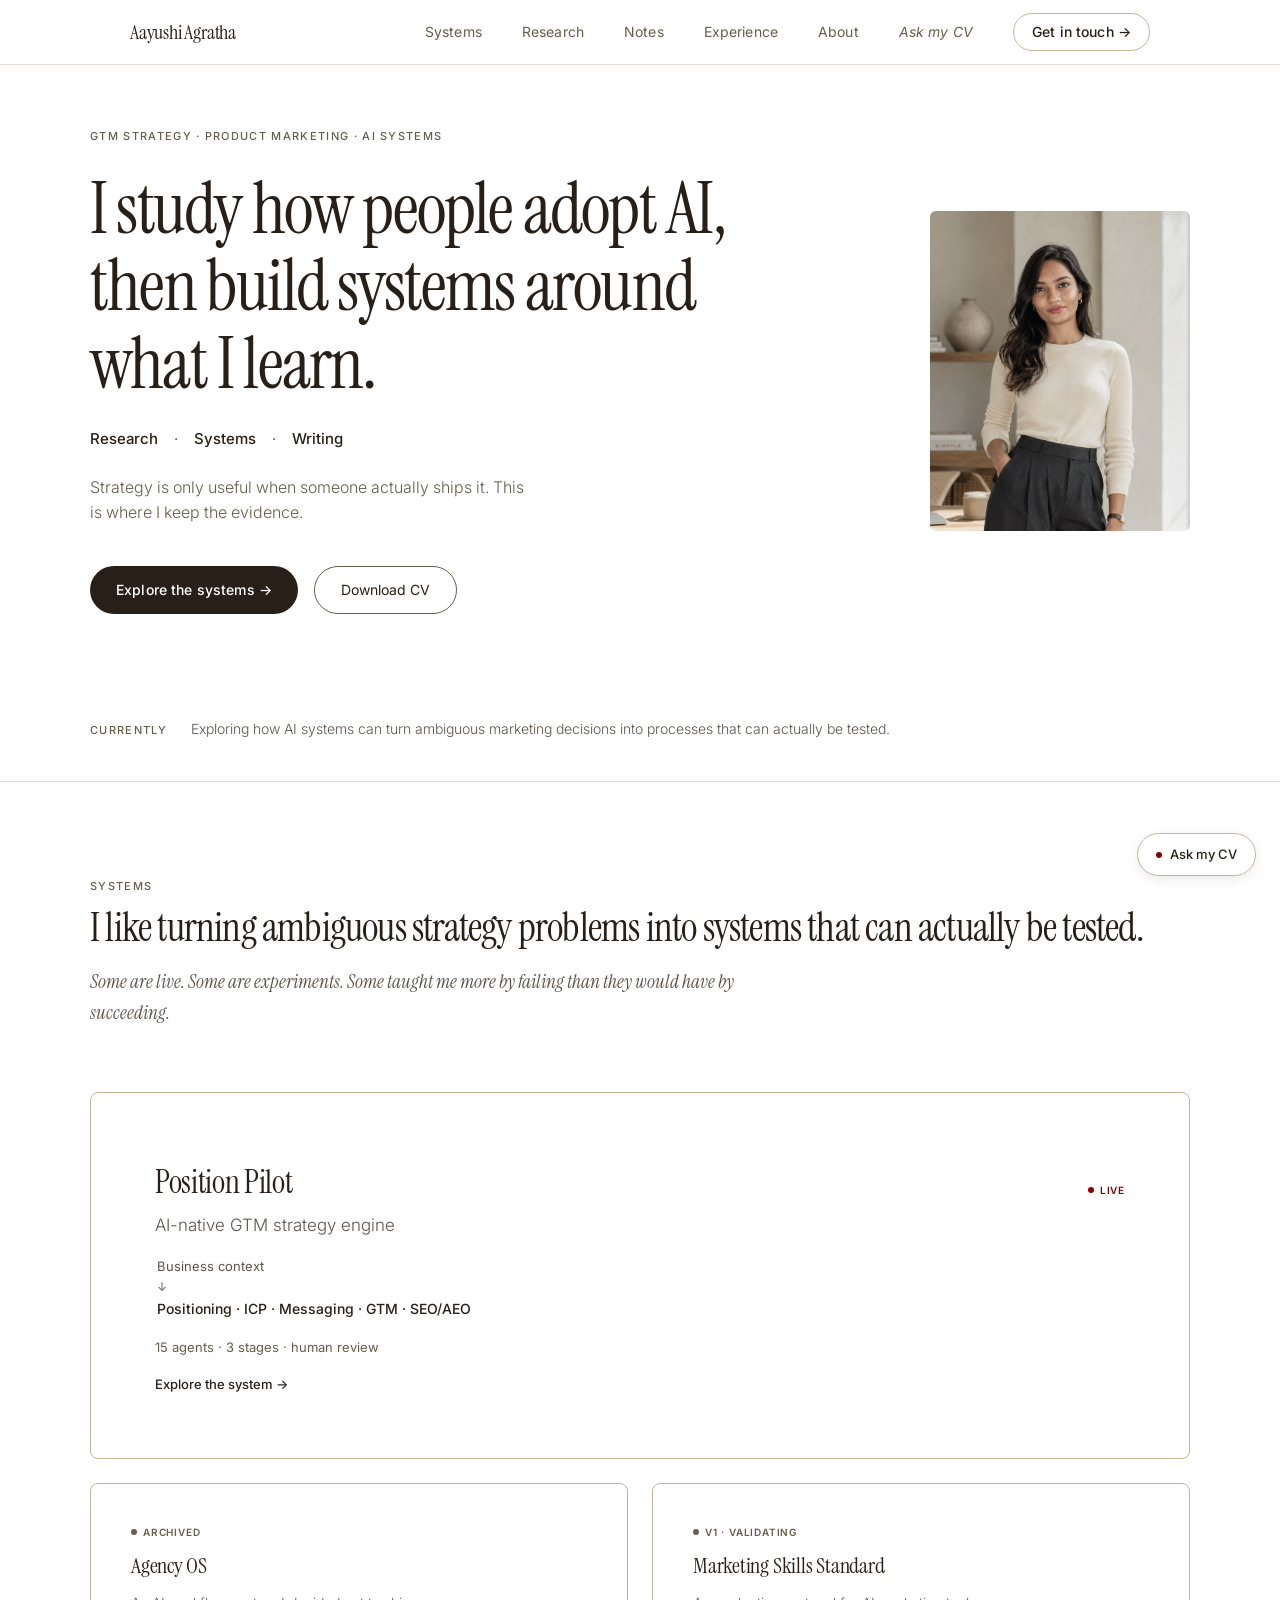
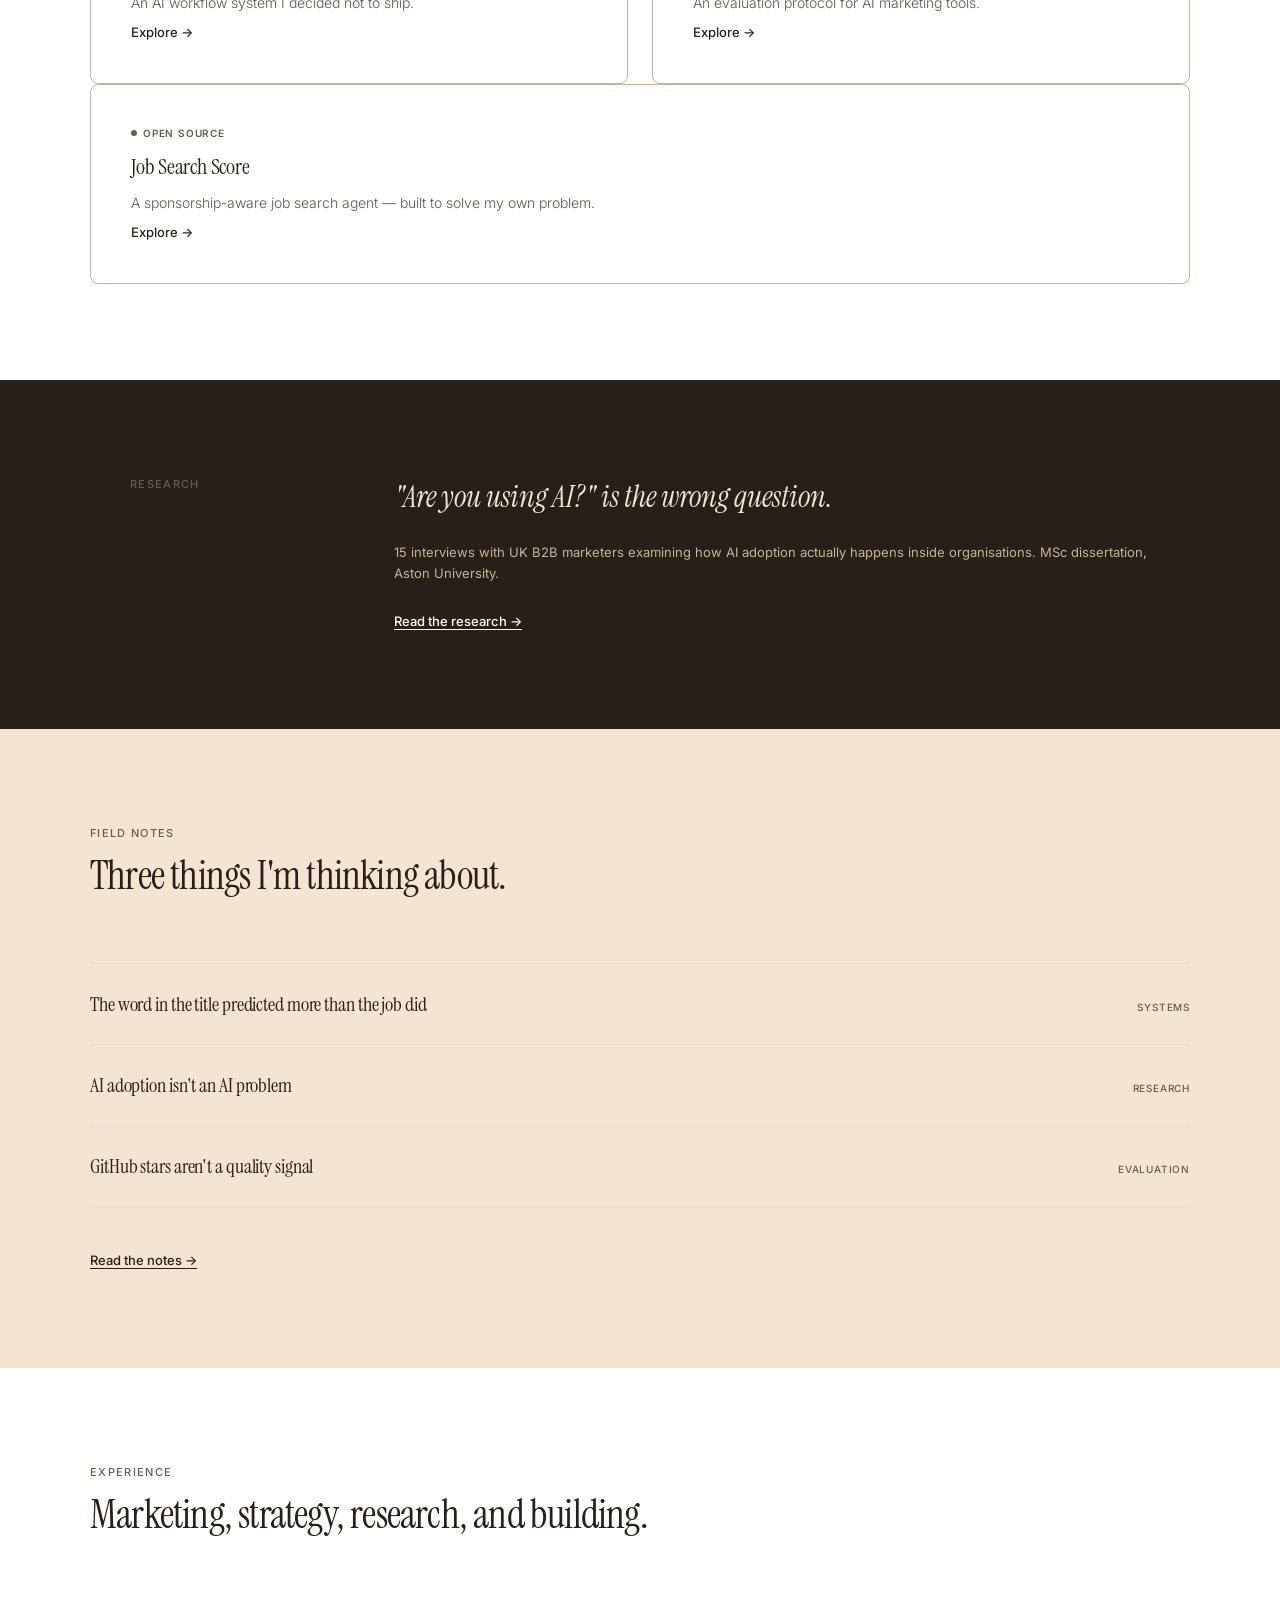
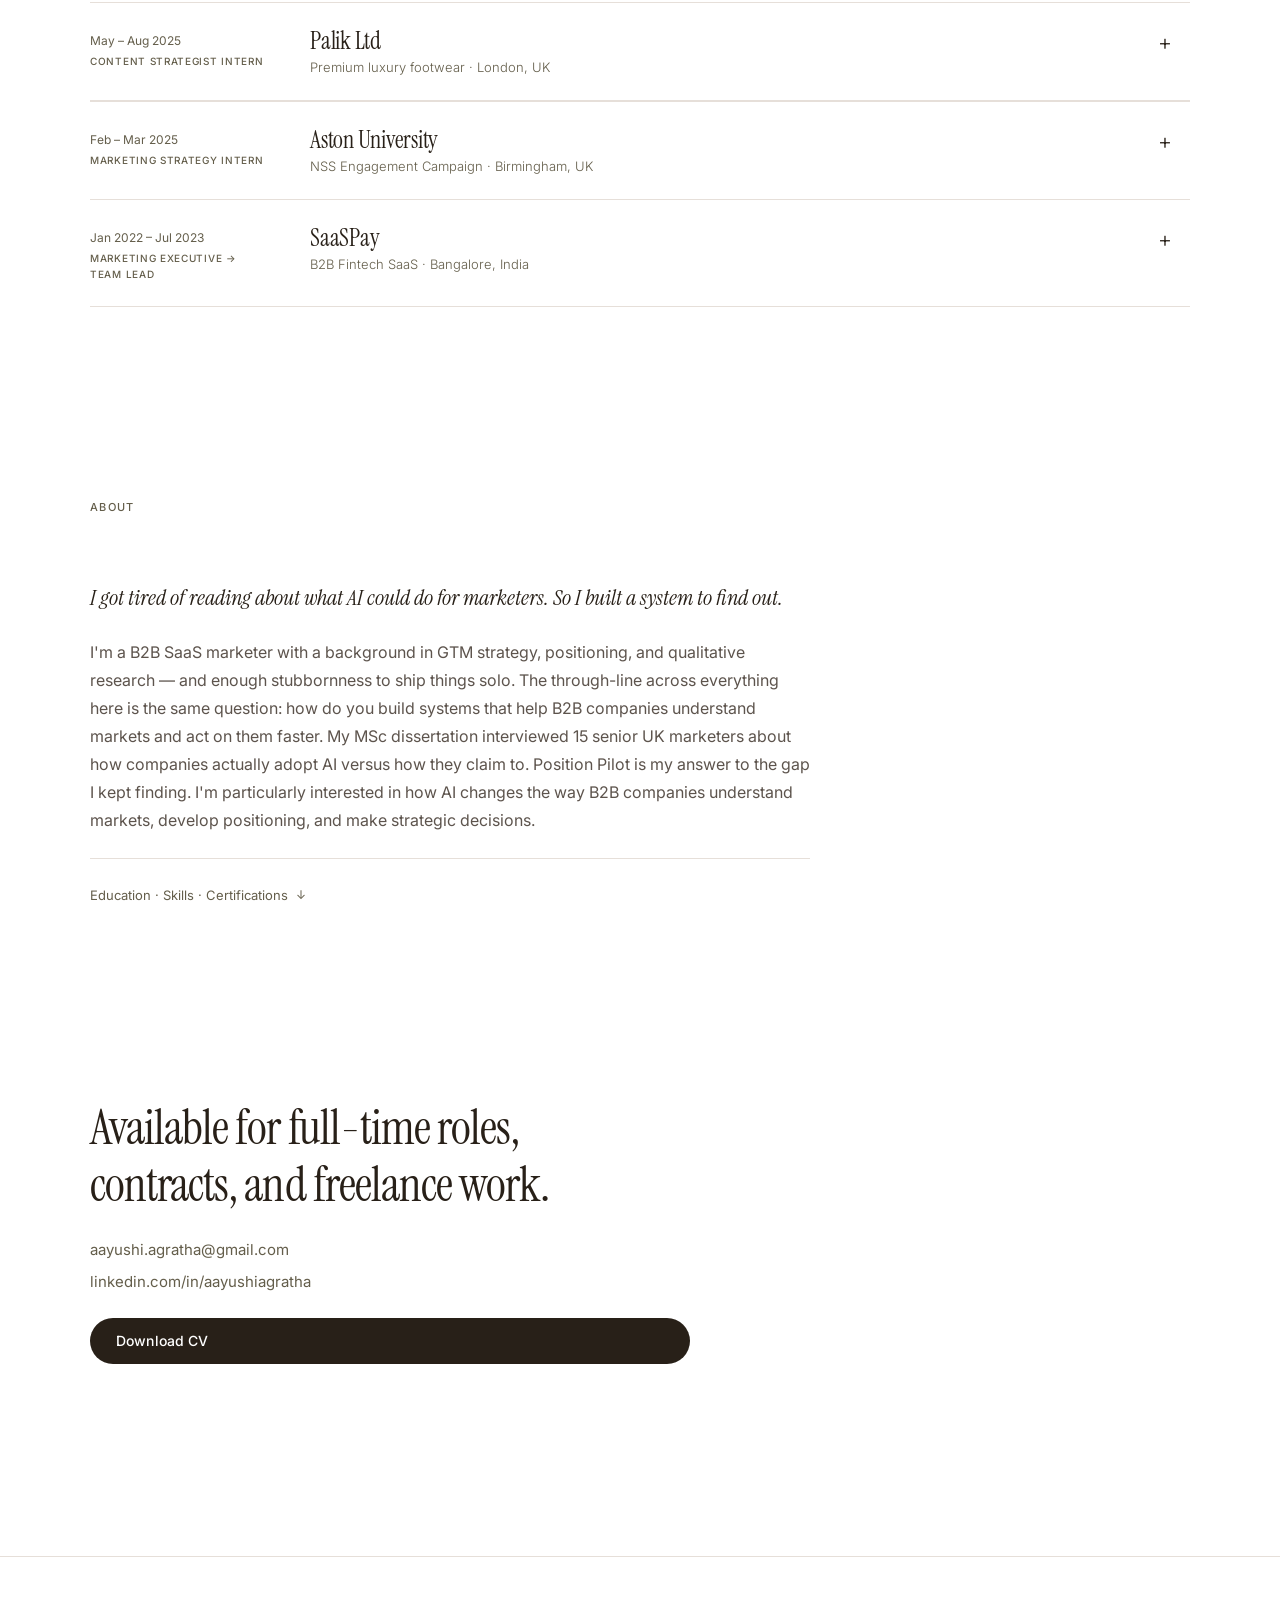
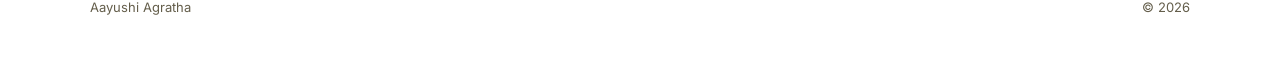
==== commit e6c0c2e6: "Fix six reported bugs: spacing, Ask My CV modal, nav-name, Notes clearance 1. Hero -> Currently gap:" ====
--- a/index.html
+++ b/index.html
@@ -25,7 +25,7 @@
         <a href="#notes" class="nav-link">Notes</a>
         <a href="#experience" class="nav-link">Experience</a>
         <a href="#about" class="nav-link">About</a>
-        <a href="https://ask-my-cv-woad.vercel.app" target="_blank" rel="noopener" class="nav-link nav-link--utility">Ask my CV ↗</a>
+        <a href="https://ask-my-cv-woad.vercel.app" class="nav-link nav-link--utility" data-ask-cv>Ask my CV</a>
         <a href="#contact" class="nav-link nav-link--cta">Get in touch →</a>
       </nav>
       <button class="nav-menu-btn" id="menuBtn" aria-label="Menu" aria-expanded="false" aria-controls="mobileNav">
@@ -41,7 +41,7 @@
     <a href="#notes" class="mobile-nav-link">Notes</a>
     <a href="#experience" class="mobile-nav-link">Experience</a>
     <a href="#about" class="mobile-nav-link">About</a>
-    <a href="https://ask-my-cv-woad.vercel.app" target="_blank" rel="noopener" class="mobile-nav-link">Ask my CV ↗</a>
+    <a href="https://ask-my-cv-woad.vercel.app" class="mobile-nav-link" data-ask-cv>Ask my CV</a>
     <a href="#contact" class="mobile-nav-link">Get in touch</a>
   </div>
 
@@ -455,11 +455,20 @@
     </div>
   </footer>
 
-  <!-- ASK MY CV — utility, not a Systems entry. Links to the standalone
-       AI assistant at ask-my-cv-woad.vercel.app. -->
-  <a href="https://ask-my-cv-woad.vercel.app" target="_blank" rel="noopener" class="ask-cv-float">
+  <!-- ASK MY CV — utility, not a Systems entry. Opens inline as a chat
+       modal (see #askCvModal below) instead of navigating away; href
+       is a same-tab fallback to the standalone app if JS doesn't run. -->
+  <a href="https://ask-my-cv-woad.vercel.app" class="ask-cv-float" data-ask-cv>
     <span class="ask-cv-dot"></span>Ask my CV
   </a>
+
+  <div class="ask-cv-modal" id="askCvModal" role="dialog" aria-modal="true" aria-label="Ask my CV">
+    <div class="ask-cv-modal-backdrop" data-ask-cv-close></div>
+    <div class="ask-cv-modal-panel">
+      <button class="ask-cv-modal-close" data-ask-cv-close aria-label="Close">×</button>
+      <iframe src="https://ask-my-cv-woad.vercel.app" title="Ask my CV" loading="lazy"></iframe>
+    </div>
+  </div>
 
   <script src="data/projects.js"></script>
   <script src="data/notes.js"></script>
--- a/styles.css
+++ b/styles.css
@@ -217,10 +217,9 @@
 HERO
 ---------------------------------------------------------- */
 .hero {
-  min-height: 100vh;
   display: flex;
   align-items: center;
-  padding-top: 64px;
+  padding-top: calc(64px + var(--space-2xl));
   padding-bottom: var(--space-2xl);
   padding-left: var(--space-xl);
   padding-right: var(--space-xl);
@@ -1345,7 +1344,9 @@
 .notes-app {
   display: grid;
   grid-template-columns: 200px 300px 1fr;
-  min-height: calc(100vh - 65px);
+  min-height: 100vh;
+  box-sizing: border-box;
+  padding-top: 64px; /* clears the fixed nav — this was missing entirely before */
 }
 
 .notes-sidebar {
@@ -1566,9 +1567,9 @@
 .sys-flagship-top { display: flex; align-items: baseline; justify-content: space-between; gap: var(--space-m); flex-wrap: wrap; }
 .sys-flagship-name { font-family: var(--font-serif); font-size: 32px; letter-spacing: -0.01em; color: var(--ink); }
 .sys-flagship-tag { font-size: 17px; font-weight: 300; color: var(--ink-soft); margin-top: var(--space-xs); }
-.sys-flagship-meta { font-size: 13px; color: var(--ink-muted); margin: var(--space-m) 0 var(--space-l); }
-
-.sys-pipeline { display: flex; flex-direction: column; gap: 5px; margin: var(--space-l) 0; padding-left: 2px; }
+.sys-flagship-meta { font-size: 13px; color: var(--ink-muted); }
+
+.sys-pipeline { display: flex; flex-direction: column; gap: 5px; padding-left: 2px; }
 .pipeline-input { font-size: 13px; color: var(--ink-soft); }
 .pipeline-arrow { font-size: 12px; color: var(--stone-400); line-height: 1; }
 .pipeline-outputs { font-size: 14px; font-weight: 500; color: var(--ink); }
@@ -1579,7 +1580,7 @@
 .sys-name { font-family: var(--font-serif); font-size: 22px; letter-spacing: -0.01em; color: var(--ink); }
 .sys-tag { font-size: 14px; font-weight: 300; color: var(--ink-soft); }
 
-.sys-explore { margin-top: auto; padding-top: var(--space-m); font-size: 13px; font-weight: 500; color: var(--ink); transition: color 0.15s var(--ease); }
+.sys-explore { font-size: 13px; font-weight: 500; color: var(--ink); transition: color 0.15s var(--ease); }
 .sys-card:hover .sys-explore { color: var(--accent); }
 
 @media (max-width: 900px) {
@@ -1628,4 +1629,67 @@
   .research-inner { grid-template-columns: 1fr; padding: var(--space-2xl) var(--space-l); gap: var(--space-l); }
 }
 
-
+/* ----------------------------------------------------------
+ASK MY CV MODAL — inline chat, not a page navigation. Every
+[data-ask-cv] trigger (nav link, mobile nav link, floating
+button) opens this instead of following its href; the href
+stays as a real link to the standalone app as a no-JS fallback.
+---------------------------------------------------------- */
+.ask-cv-modal {
+  display: none;
+  position: fixed;
+  inset: 0;
+  z-index: 300;
+  align-items: center;
+  justify-content: center;
+  padding: var(--space-l);
+}
+.ask-cv-modal.open { display: flex; }
+
+.ask-cv-modal-backdrop {
+  position: absolute;
+  inset: 0;
+  background: rgba(40, 32, 24, 0.55);
+}
+
+.ask-cv-modal-panel {
+  position: relative;
+  width: 100%;
+  max-width: 480px;
+  height: min(680px, 85vh);
+  background: var(--white);
+  border-radius: var(--radius-m);
+  box-shadow: 0 24px 64px -12px rgba(40,32,24,0.4);
+  overflow: hidden;
+  display: flex;
+  flex-direction: column;
+}
+
+.ask-cv-modal-close {
+  position: absolute;
+  top: var(--space-s);
+  right: var(--space-s);
+  z-index: 1;
+  width: 32px;
+  height: 32px;
+  border-radius: 50%;
+  background: var(--white);
+  border: 1px solid var(--stone-200);
+  color: var(--ink);
+  font-size: 18px;
+  line-height: 1;
+  display: flex;
+  align-items: center;
+  justify-content: center;
+  transition: border-color 0.15s var(--ease), color 0.15s var(--ease);
+}
+.ask-cv-modal-close:hover { border-color: var(--accent); color: var(--accent); }
+
+.ask-cv-modal-panel iframe { width: 100%; height: 100%; border: none; flex: 1; }
+
+@media (max-width: 600px) {
+  .ask-cv-modal { padding: 0; }
+  .ask-cv-modal-panel { max-width: 100%; height: 100%; border-radius: 0; }
+}
+
+
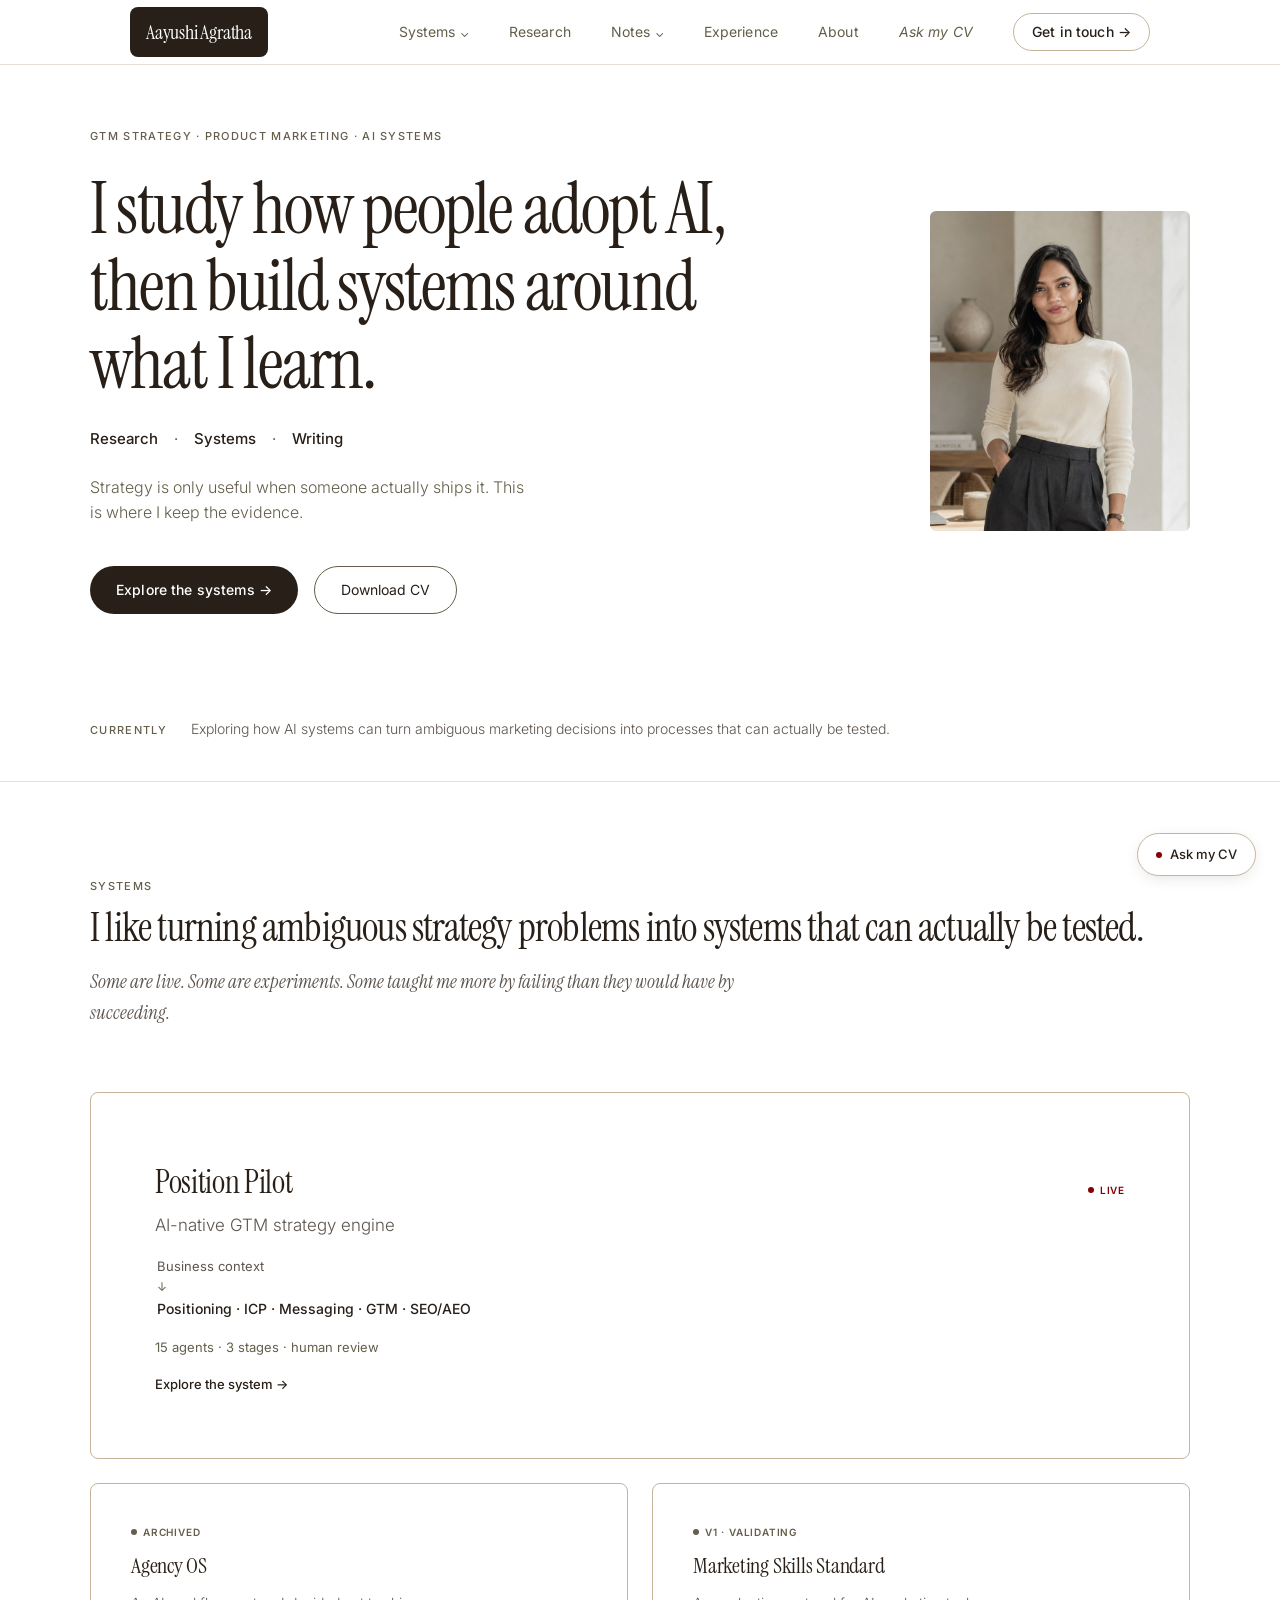
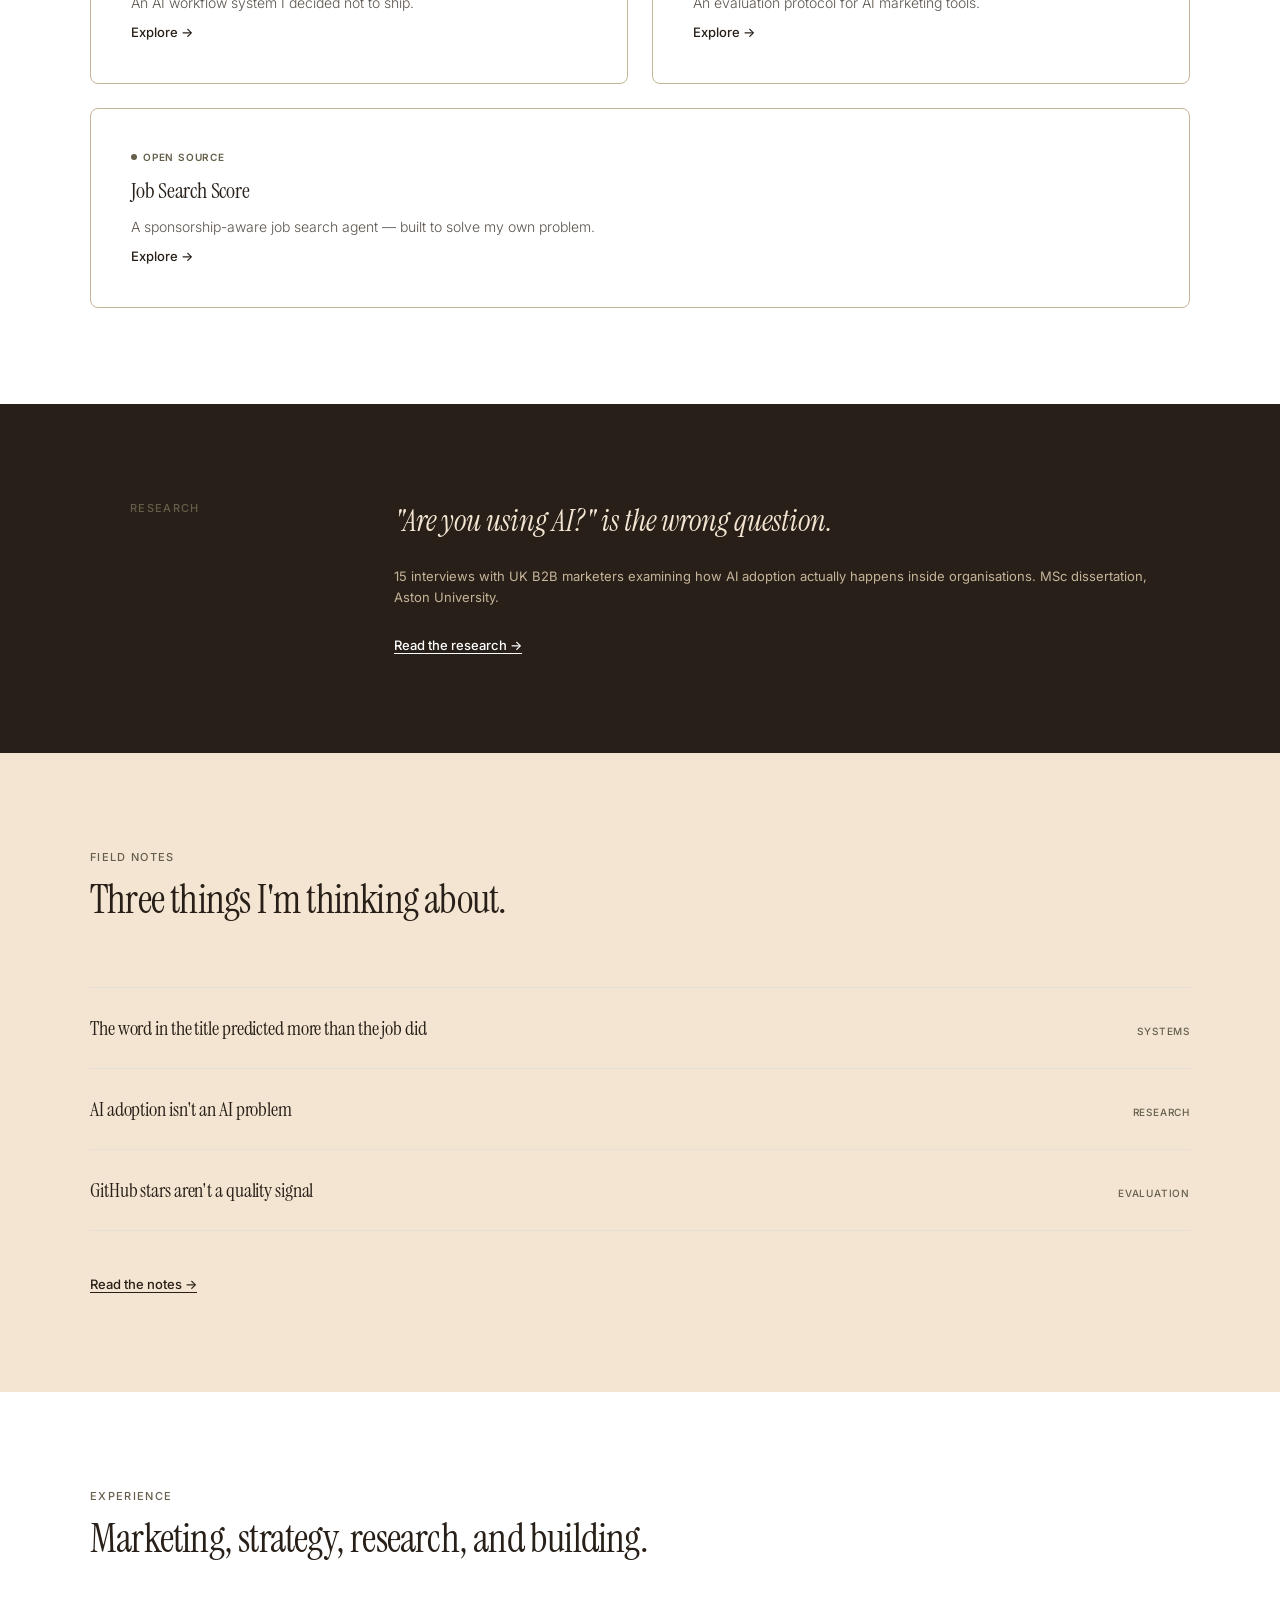
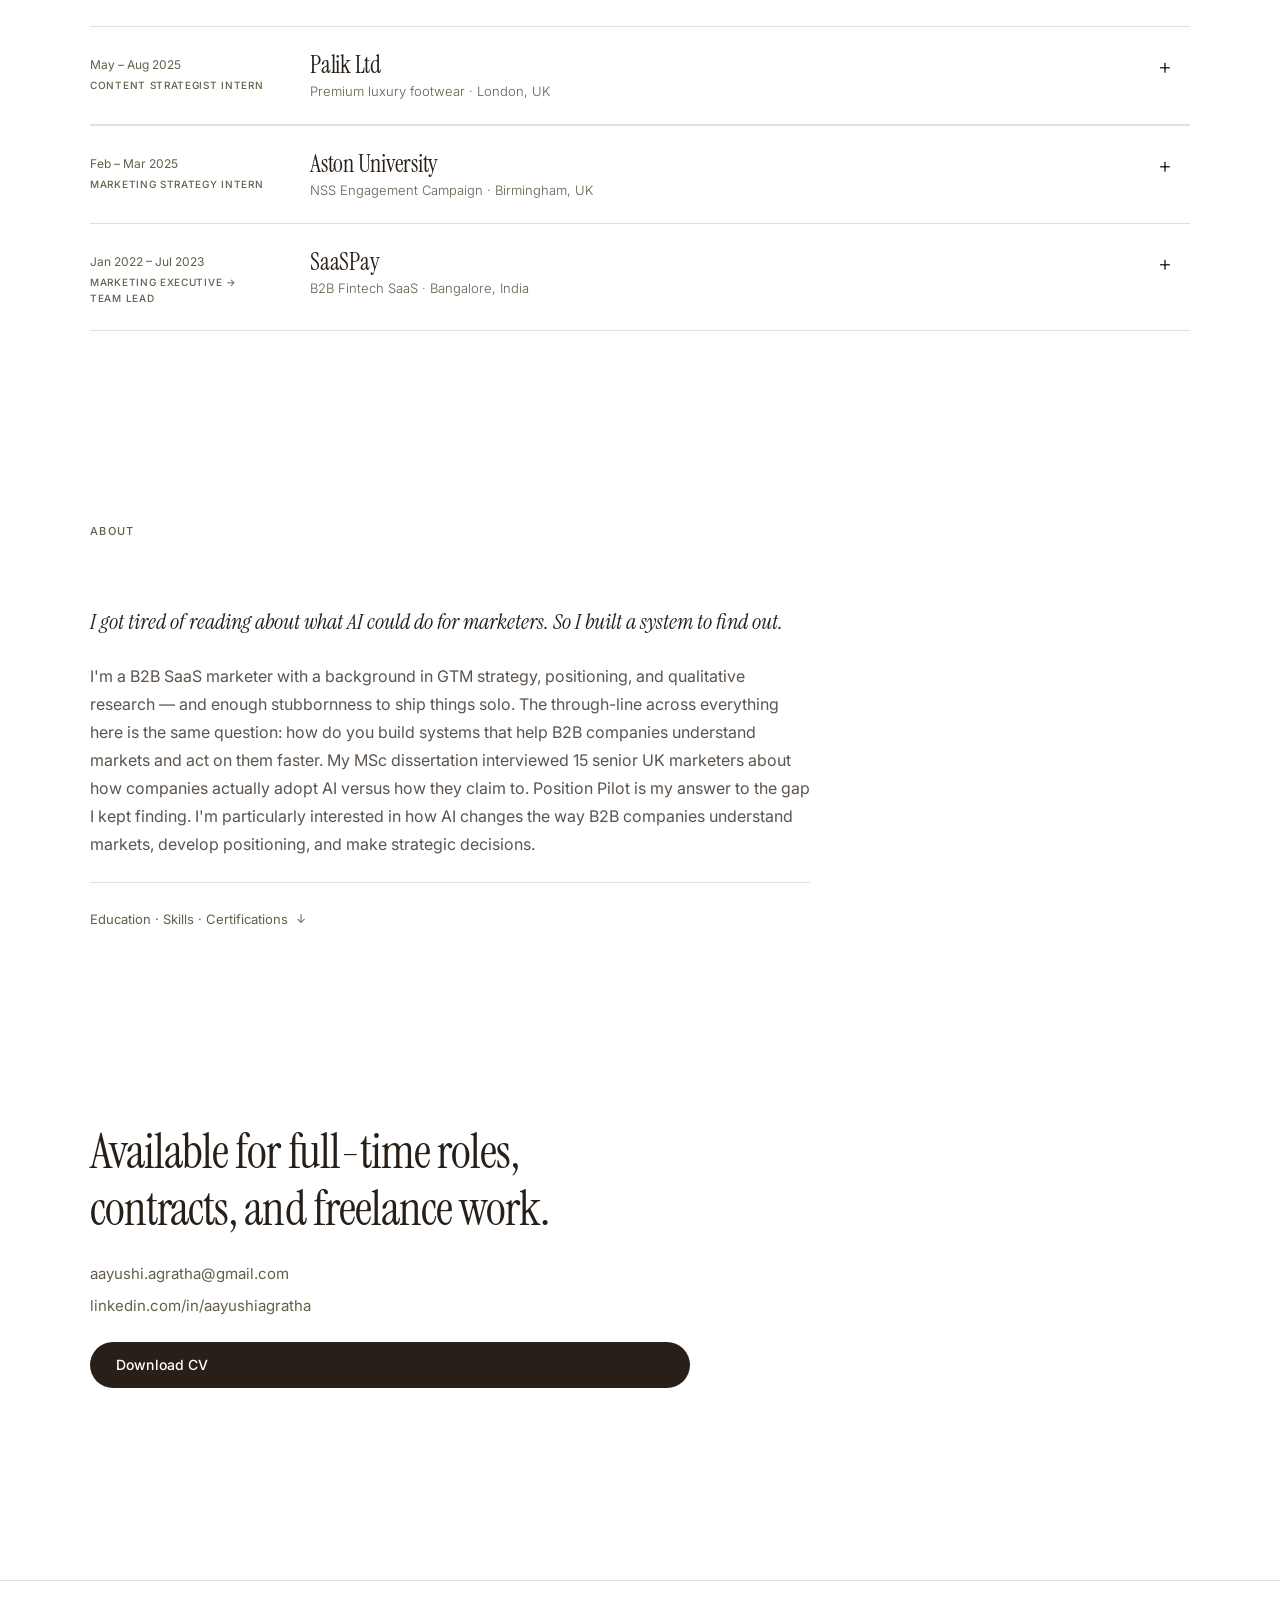
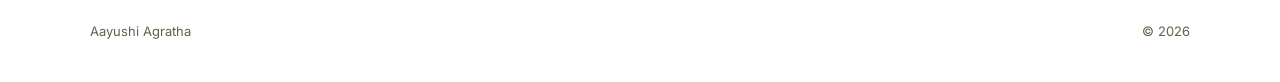
==== commit 9d2bc5ad: "Add hover dropdowns to Systems and Notes nav items on every page Systems and Notes each link to an i" ====
--- a/index.html
+++ b/index.html
@@ -20,9 +20,15 @@
     <div class="nav-inner">
       <a href="#" class="nav-name">Aayushi Agratha</a>
       <nav class="nav-links">
-        <a href="#systems" class="nav-link">Systems</a>
+        <div class="nav-item has-dropdown">
+          <a href="#systems" class="nav-link">Systems</a>
+          <div class="nav-dropdown" data-nav-dropdown="systems"></div>
+        </div>
         <a href="#research" class="nav-link">Research</a>
-        <a href="#notes" class="nav-link">Notes</a>
+        <div class="nav-item has-dropdown">
+          <a href="#notes" class="nav-link">Notes</a>
+          <div class="nav-dropdown" data-nav-dropdown="notes"></div>
+        </div>
         <a href="#experience" class="nav-link">Experience</a>
         <a href="#about" class="nav-link">About</a>
         <a href="https://ask-my-cv-woad.vercel.app" class="nav-link nav-link--utility" data-ask-cv>Ask my CV</a>
--- a/styles.css
+++ b/styles.css
@@ -135,11 +135,17 @@
 .nav-name {
      font-family: var(--font-serif);
      font-size: 20px;
-     color: var(--ink);
+     color: var(--white);
+     background: var(--ink);
      flex-shrink: 0;
      letter-spacing: -0.01em;
      font-weight: 400;
-}
+     padding: 9px 16px;
+     border-radius: var(--radius-m);
+     transition: opacity 0.2s var(--ease);
+}
+
+.nav-name:hover { opacity: 0.85; }
 
 .nav-links {
      display: flex;
@@ -156,6 +162,57 @@
 }
 
 .nav-link:hover { color: var(--ink); }
+
+.nav-item {
+     position: relative;
+     display: flex;
+     align-items: center;
+}
+
+.nav-item.has-dropdown > .nav-link::after {
+     content: "⌄";
+     display: inline-block;
+     margin-left: 4px;
+     color: var(--stone-400);
+     font-size: 12px;
+}
+
+.nav-dropdown {
+     position: absolute;
+     top: 100%;
+     left: 50%;
+     transform: translate(-50%, 4px);
+     width: 260px;
+     background: var(--white);
+     border: 1px solid var(--stone-200);
+     border-radius: var(--radius-m);
+     box-shadow: 0 12px 32px -12px rgba(40,32,24,0.2);
+     padding: 6px;
+     display: flex;
+     flex-direction: column;
+     gap: 1px;
+     opacity: 0;
+     visibility: hidden;
+     transition: opacity 0.15s var(--ease), transform 0.15s var(--ease);
+}
+
+.nav-item:hover .nav-dropdown,
+.nav-item:focus-within .nav-dropdown {
+     opacity: 1;
+     visibility: visible;
+     transform: translate(-50%, 0);
+}
+
+.nav-dropdown a {
+     padding: 8px 10px;
+     border-radius: 6px;
+     font-size: 13px;
+     line-height: 1.4;
+     color: var(--ink-soft);
+     transition: background 0.15s var(--ease), color 0.15s var(--ease);
+}
+
+.nav-dropdown a:hover { background: var(--stone-50); color: var(--ink); }
 
 .nav-link--cta {
      color: var(--ink);
@@ -1574,6 +1631,7 @@
 .pipeline-arrow { font-size: 12px; color: var(--stone-400); line-height: 1; }
 .pipeline-outputs { font-size: 14px; font-weight: 500; color: var(--ink); }
 
+#secondarySystems { display: flex; flex-direction: column; gap: var(--space-l); }
 .sys-row { display: grid; grid-template-columns: 1fr 1fr; gap: var(--space-l); }
 
 .sys-card--secondary { gap: var(--space-s); }
@@ -1640,23 +1698,24 @@
   position: fixed;
   inset: 0;
   z-index: 300;
-  align-items: center;
-  justify-content: center;
+  align-items: flex-end;
+  justify-content: flex-end;
   padding: var(--space-l);
+  padding-bottom: 76px; /* clears the floating pill button it sits above */
 }
 .ask-cv-modal.open { display: flex; }
 
 .ask-cv-modal-backdrop {
   position: absolute;
   inset: 0;
-  background: rgba(40, 32, 24, 0.55);
+  background: transparent;
 }
 
 .ask-cv-modal-panel {
   position: relative;
-  width: 100%;
-  max-width: 480px;
-  height: min(680px, 85vh);
+  width: 380px;
+  max-width: 100%;
+  height: min(600px, 75vh);
   background: var(--white);
   border-radius: var(--radius-m);
   box-shadow: 0 24px 64px -12px rgba(40,32,24,0.4);
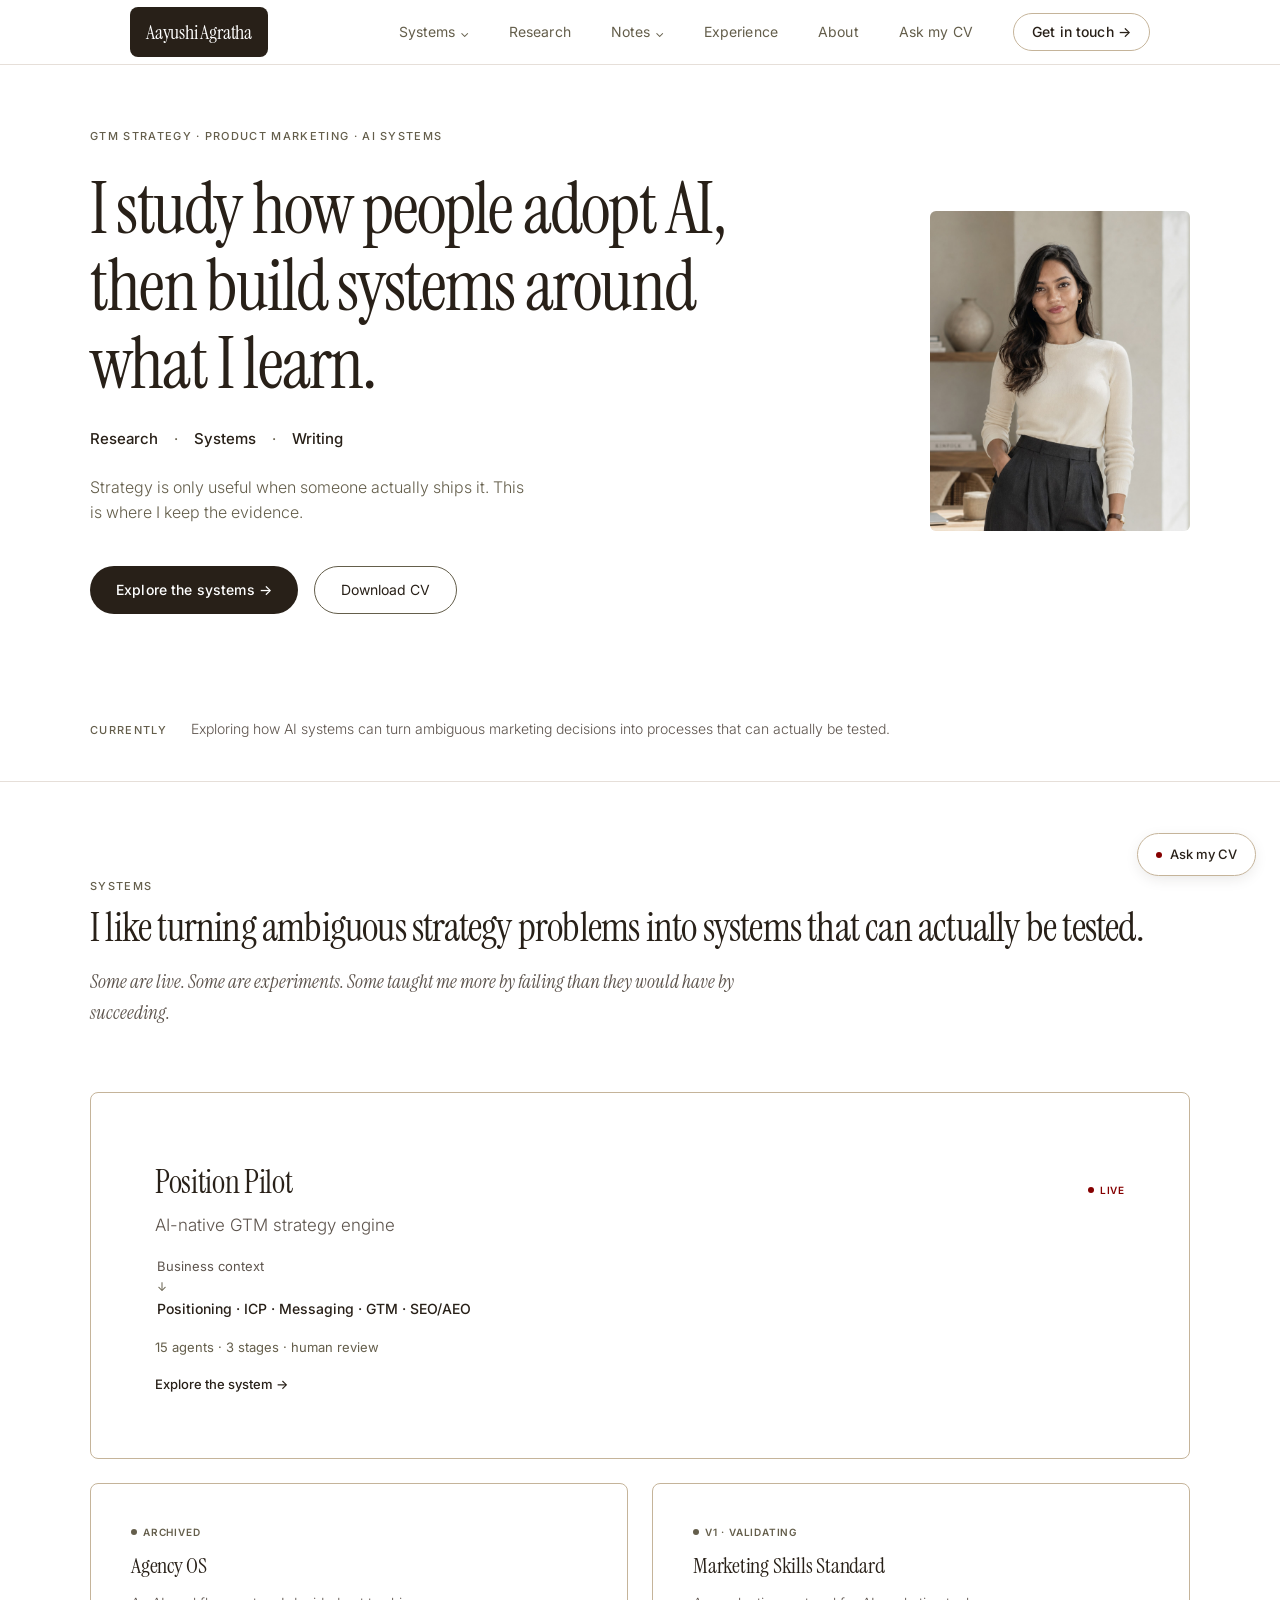
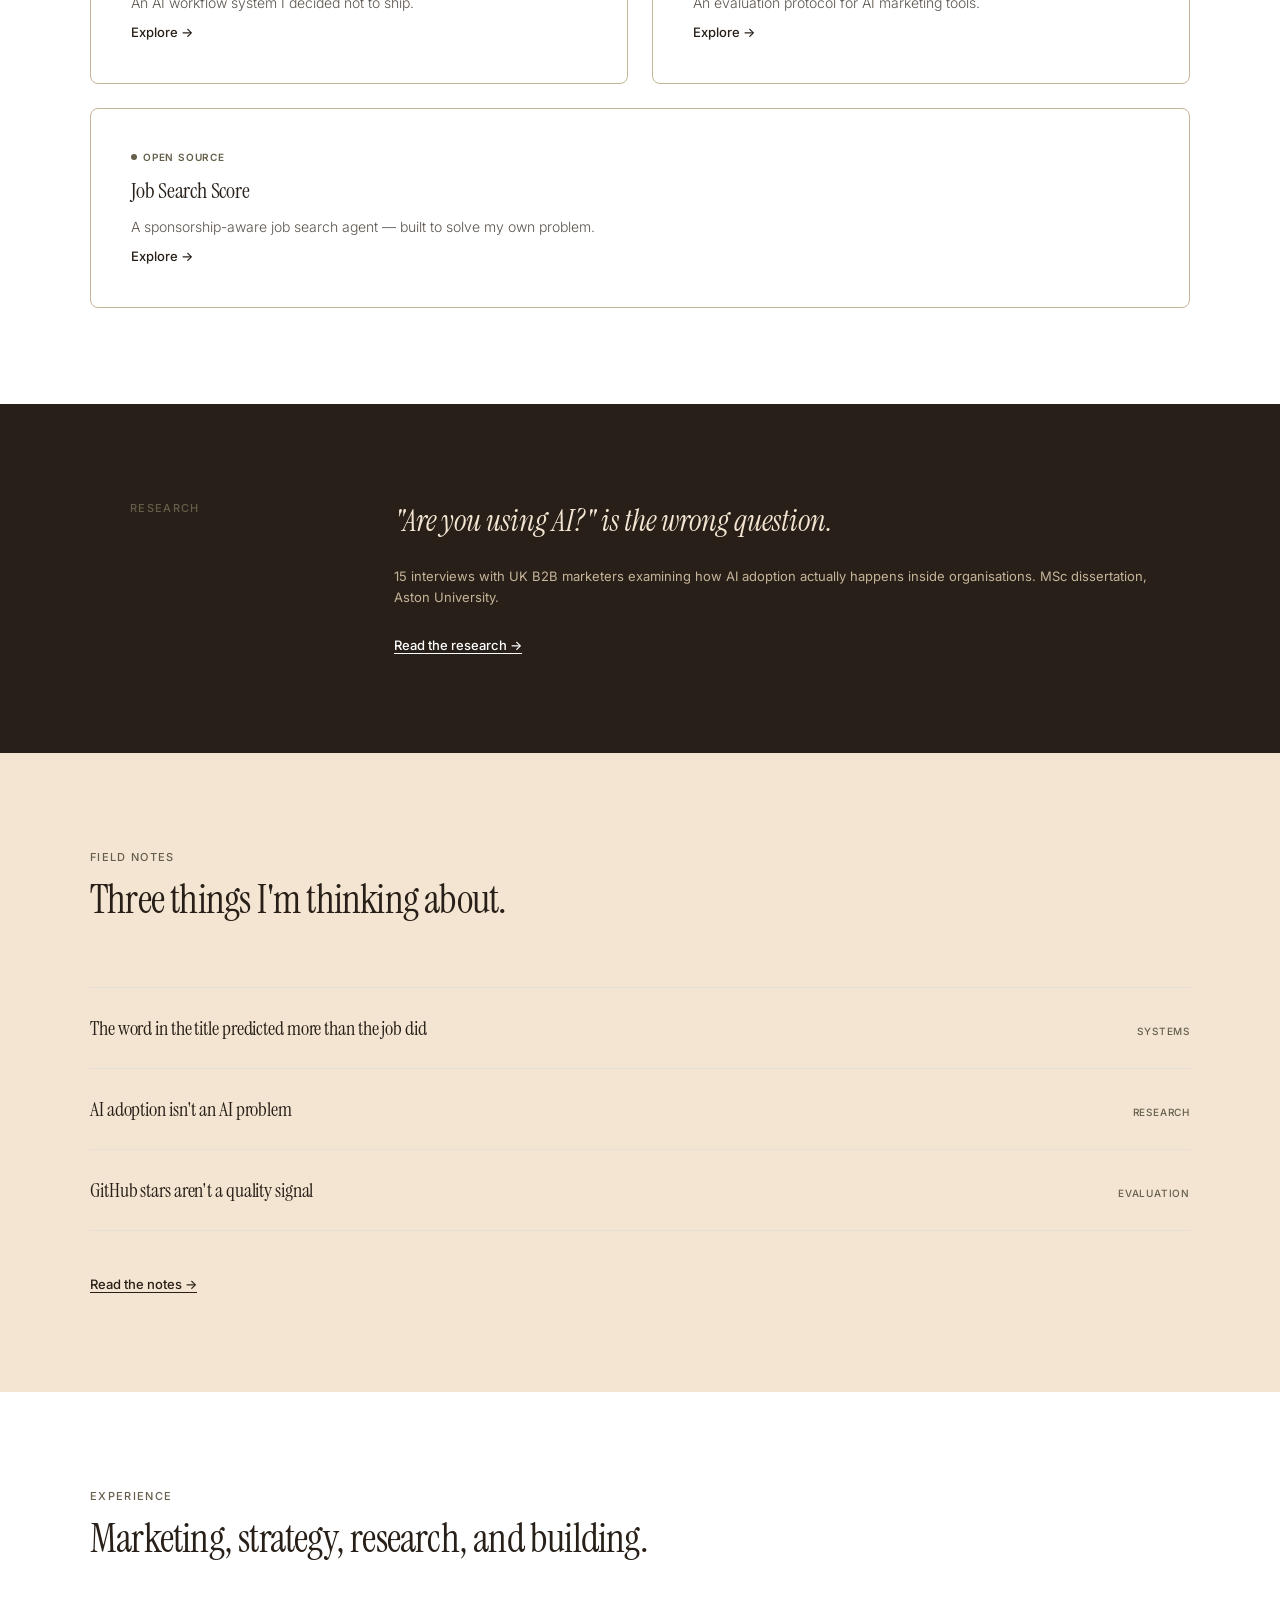
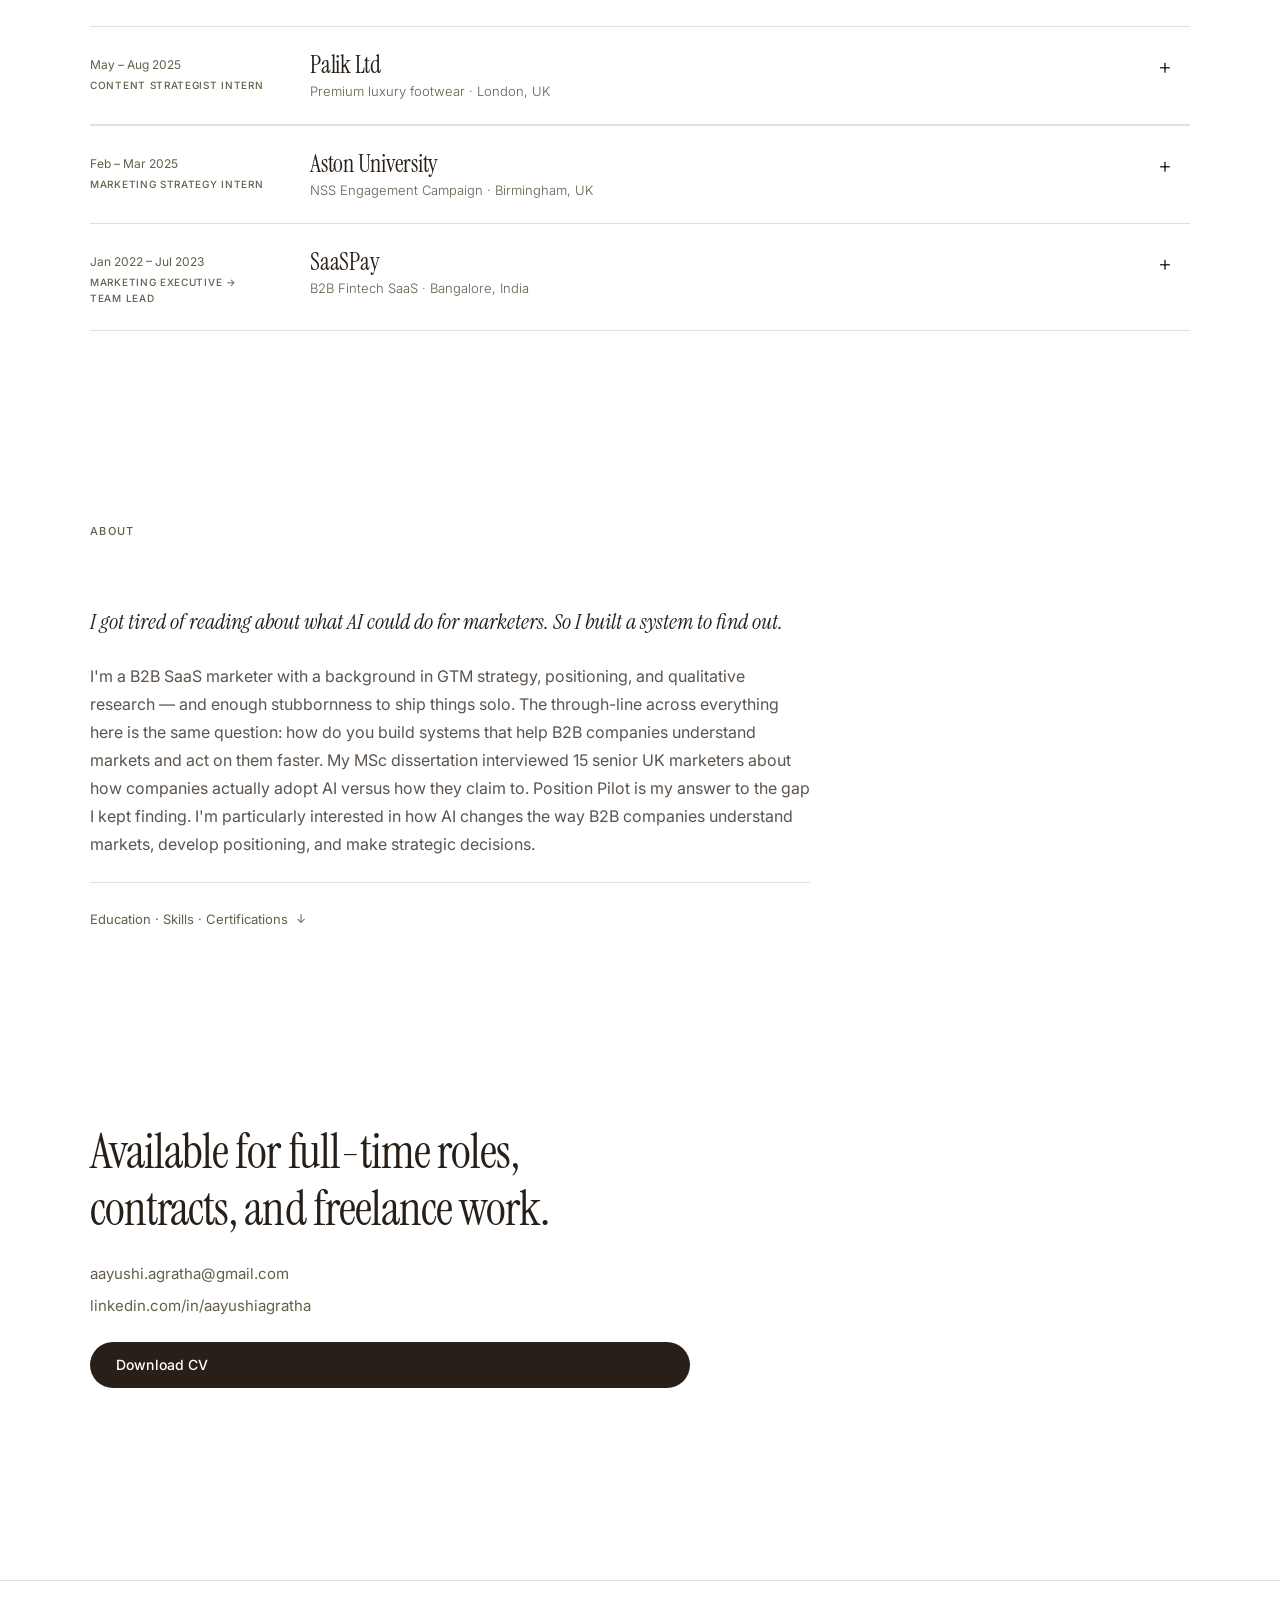
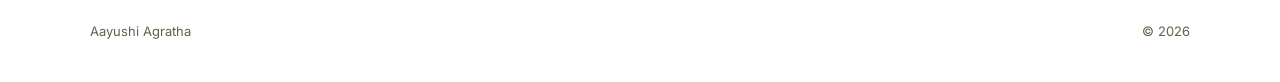
==== commit a79140b0: "Remove italics from Ask my CV nav link; fix a spacing rhythm outlier Ask my CV: dropped the now-dead" ====
--- a/index.html
+++ b/index.html
@@ -31,7 +31,7 @@
         </div>
         <a href="#experience" class="nav-link">Experience</a>
         <a href="#about" class="nav-link">About</a>
-        <a href="https://ask-my-cv-woad.vercel.app" class="nav-link nav-link--utility" data-ask-cv>Ask my CV</a>
+        <a href="https://ask-my-cv-woad.vercel.app" class="nav-link" data-ask-cv>Ask my CV</a>
         <a href="#contact" class="nav-link nav-link--cta">Get in touch →</a>
       </nav>
       <button class="nav-menu-btn" id="menuBtn" aria-label="Menu" aria-expanded="false" aria-controls="mobileNav">
--- a/styles.css
+++ b/styles.css
@@ -1357,7 +1357,6 @@
 now), not a Systems case study. Kept visually subordinate:
 outlined pill, not the filled primary button style.
 ---------------------------------------------------------- */
-.nav-link--utility { font-style: italic; }
 
 .ask-cv-float {
   position: fixed;
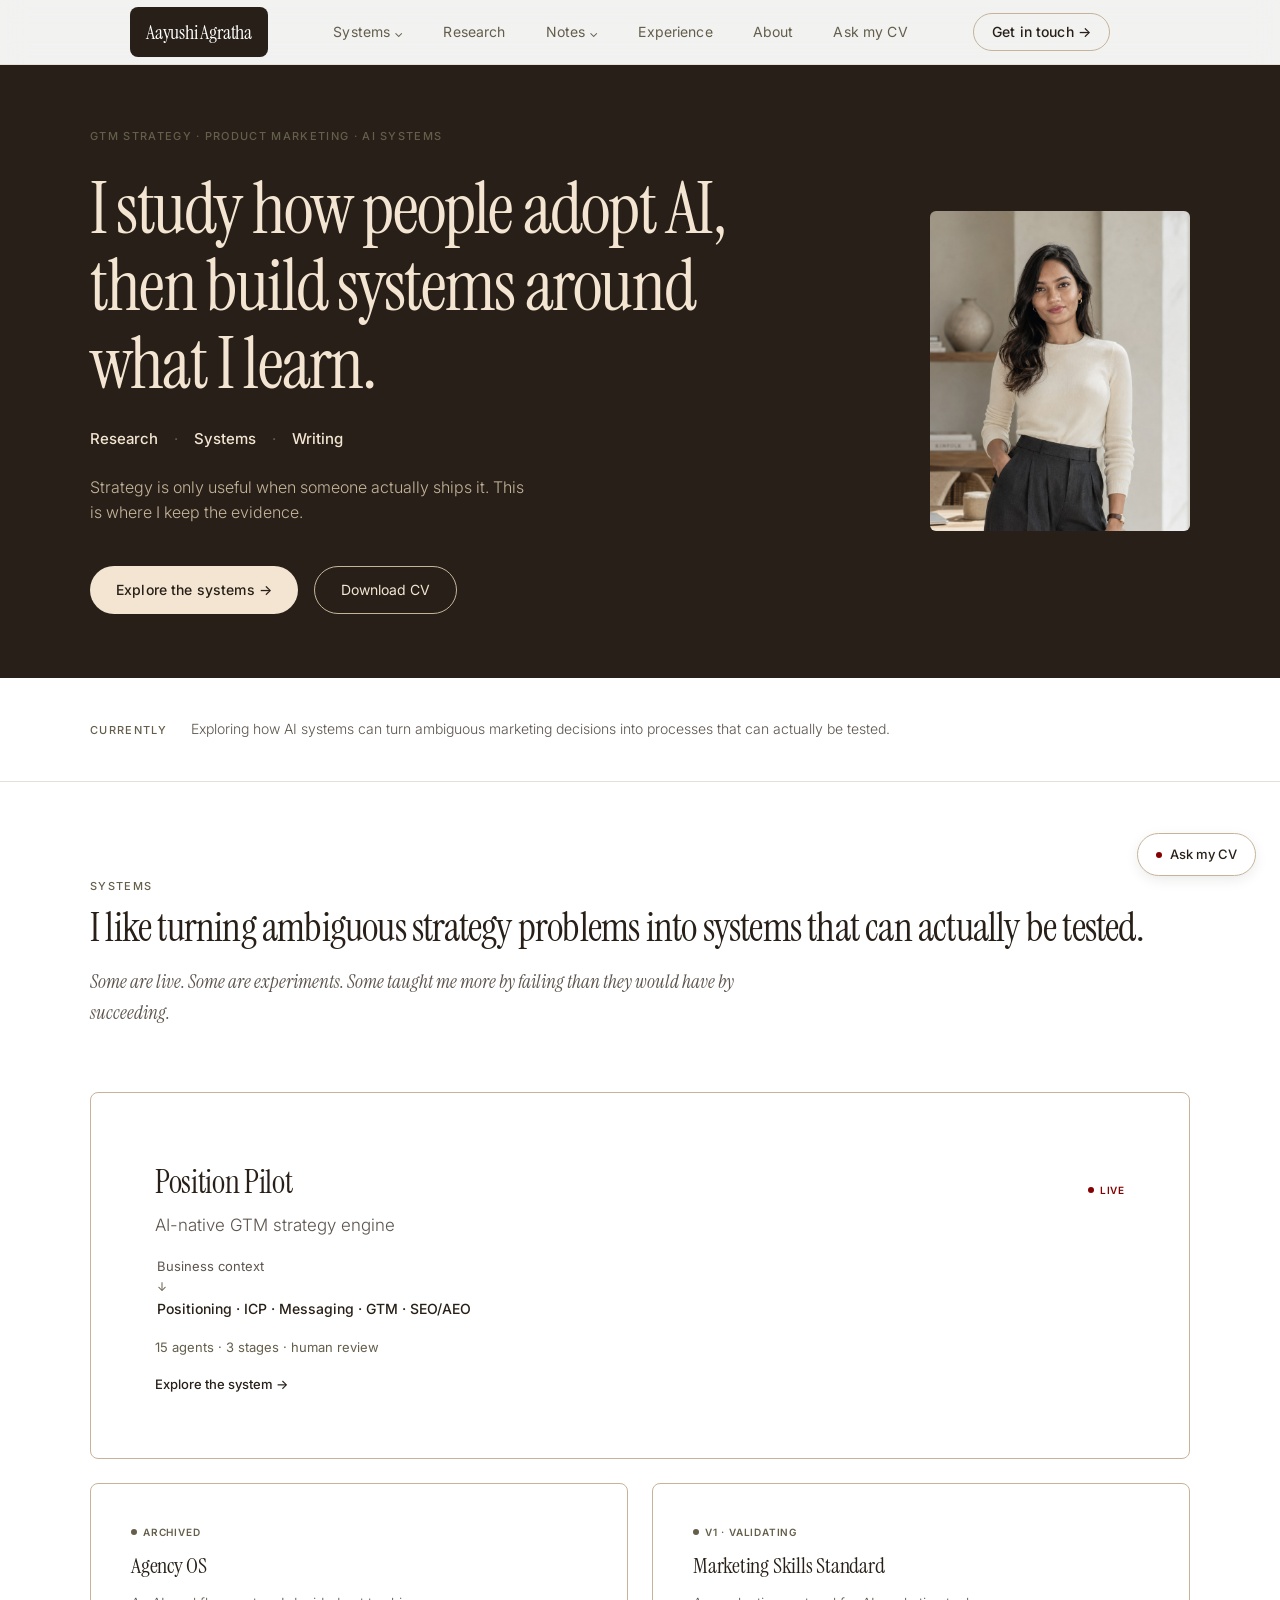
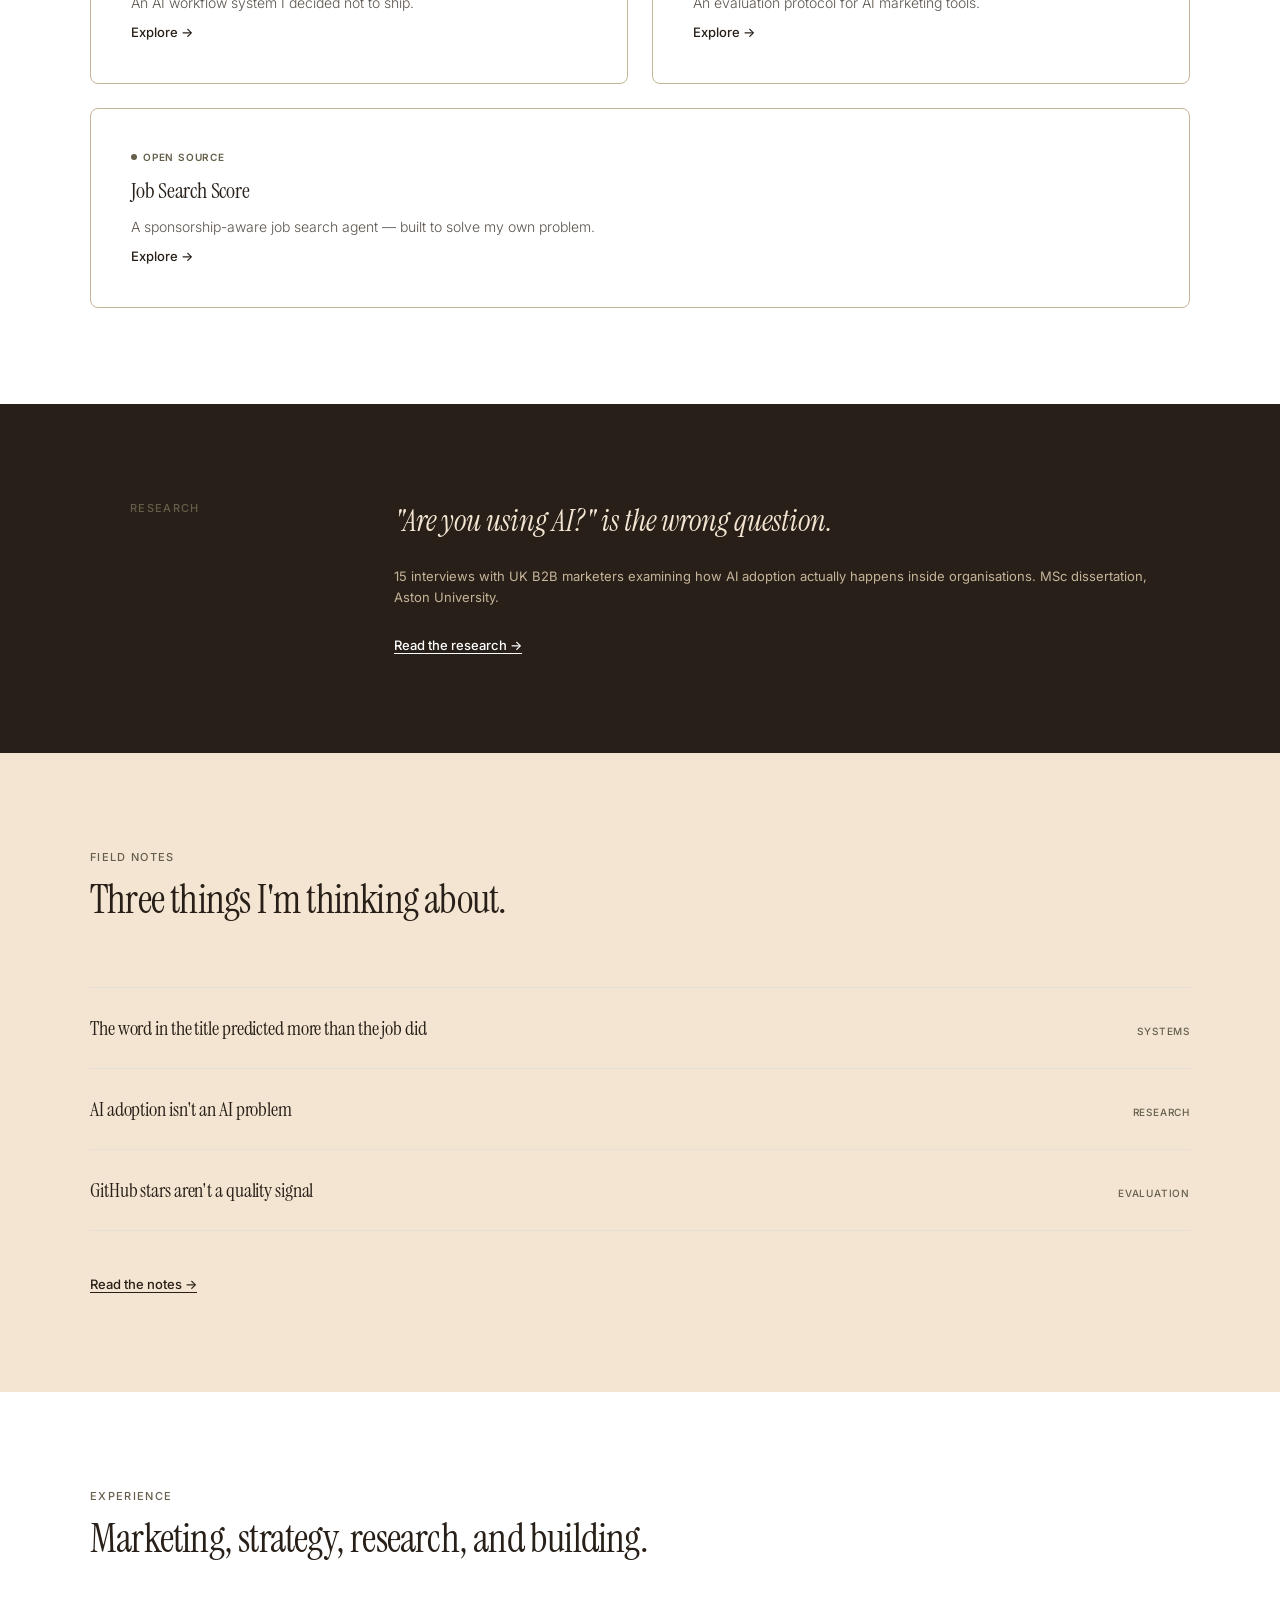
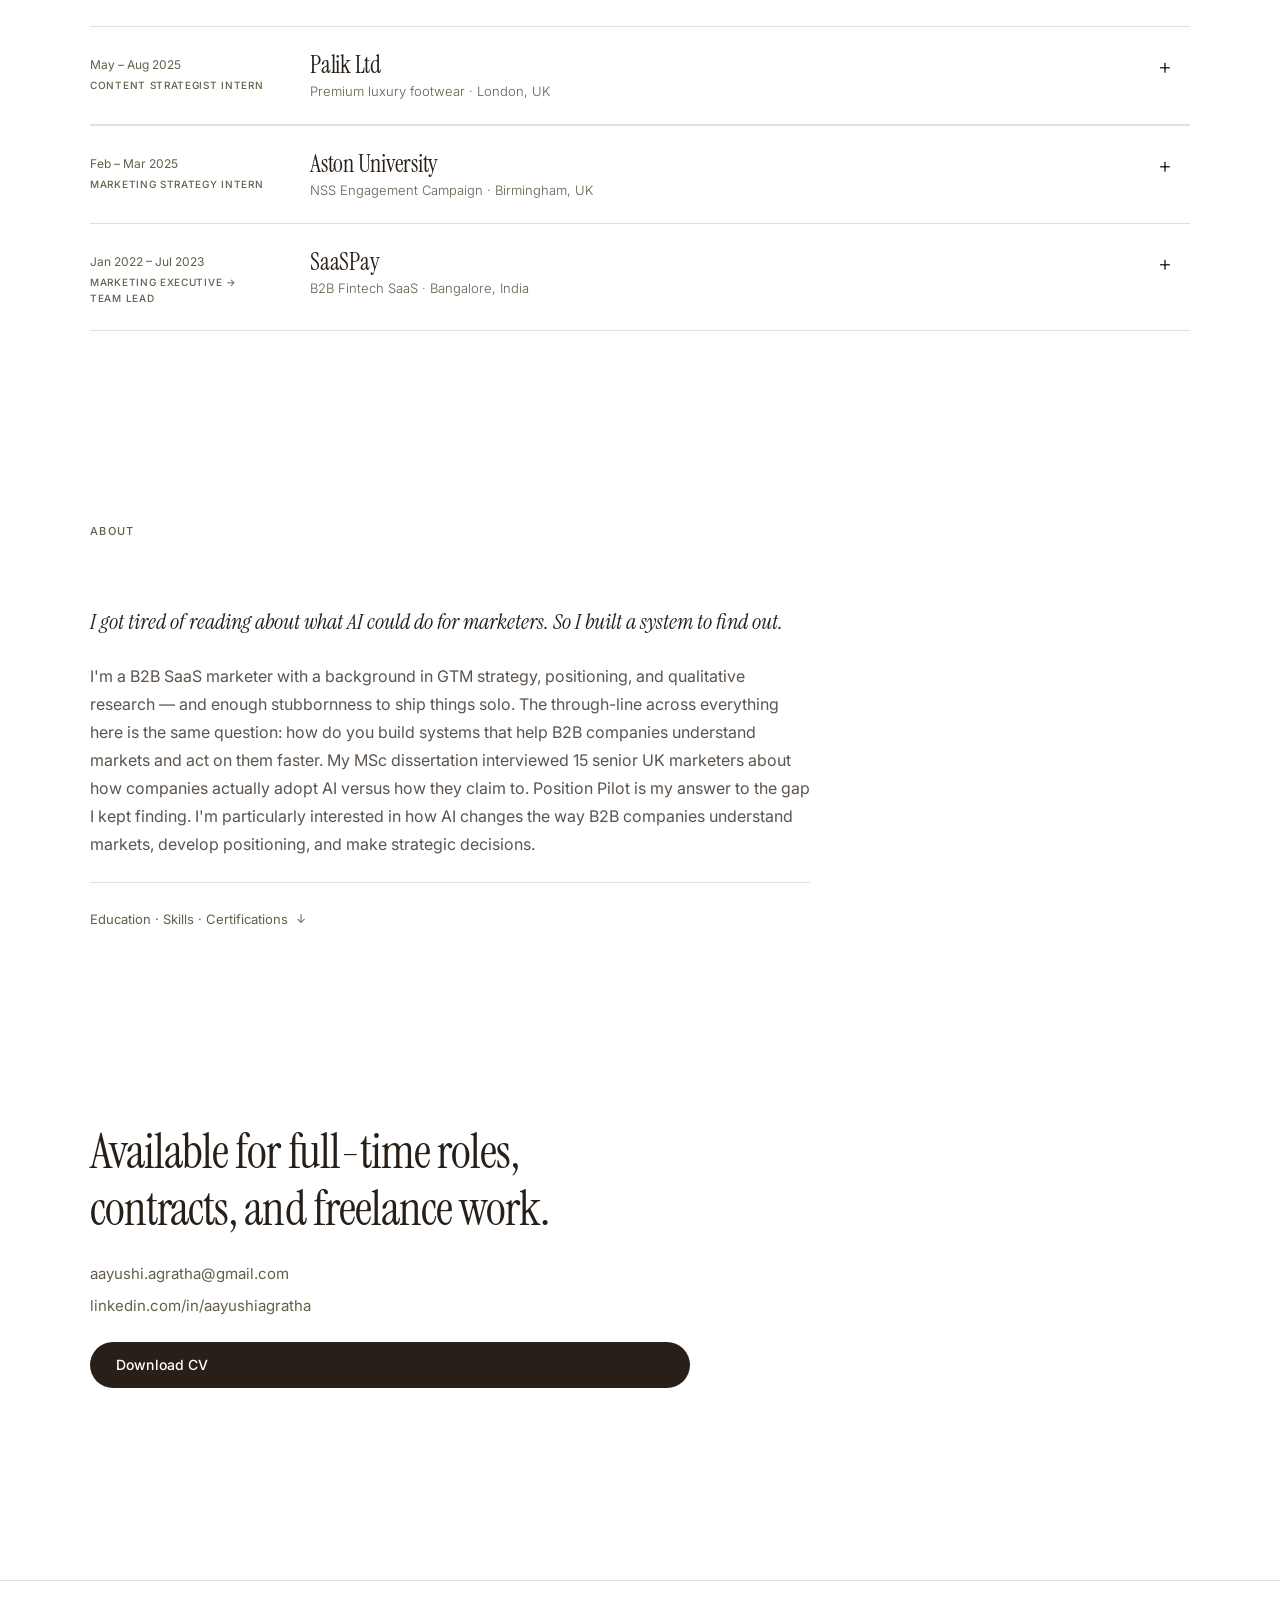
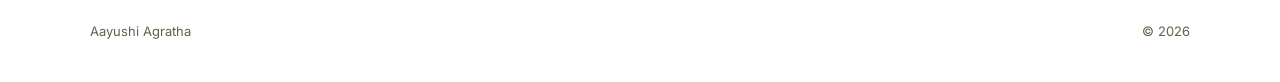
==== commit 36ae6190: "Center the nav links between the logo and Get in touch nav-inner is now a 4-column grid (logo | cent" ====
--- a/index.html
+++ b/index.html
@@ -32,8 +32,8 @@
         <a href="#experience" class="nav-link">Experience</a>
         <a href="#about" class="nav-link">About</a>
         <a href="https://ask-my-cv-woad.vercel.app" class="nav-link" data-ask-cv>Ask my CV</a>
-        <a href="#contact" class="nav-link nav-link--cta">Get in touch →</a>
       </nav>
+      <a href="#contact" class="nav-link nav-link--cta">Get in touch →</a>
       <button class="nav-menu-btn" id="menuBtn" aria-label="Menu" aria-expanded="false" aria-controls="mobileNav">
         <span></span><span></span>
       </button>
--- a/styles.css
+++ b/styles.css
@@ -126,11 +126,18 @@
      margin: 0 auto;
      padding: 0 var(--space-xl);
      height: 64px;
-     display: flex;
+     display: grid;
+     grid-template-columns: auto 1fr auto auto;
      align-items: center;
-     justify-content: space-between;
      gap: var(--space-xl);
 }
+
+/* explicit placement so each piece stays pinned to its corner
+   regardless of which siblings are hidden (e.g. .nav-links on mobile) */
+.nav-name { grid-column: 1; }
+.nav-links { grid-column: 2; }
+.nav-link--cta { grid-column: 3; }
+.nav-menu-btn { grid-column: 4; }
 
 .nav-name {
      font-family: var(--font-serif);
@@ -150,6 +157,7 @@
 .nav-links {
      display: flex;
      align-items: center;
+     justify-content: center;
      gap: var(--space-xl);
 }
 
@@ -280,6 +288,8 @@
   padding-bottom: var(--space-2xl);
   padding-left: var(--space-xl);
   padding-right: var(--space-xl);
+  background: var(--ink);
+  color: var(--stone-50);
 }
 
 .hero-inner {
@@ -296,7 +306,7 @@
      font-weight: 500;
      letter-spacing: 0.12em;
      text-transform: uppercase;
-     color: var(--ink-muted);
+     color: var(--stone-400); /* matches .research-label on the same dark background */
      margin-bottom: var(--space-l);
 }
 
@@ -306,18 +316,18 @@
      font-weight: 400;
      line-height: 1.08;
      letter-spacing: -0.025em;
-     color: var(--ink);
+     color: var(--off-white); /* matches .research-quote on the same dark background */
      margin-bottom: var(--space-l);
 }
 
 .hero-headline em {
      font-style: italic;
-     color: var(--ink-soft);
+     color: var(--stone-200);
 }
 
 .hero-subline {
      font-size: 16px;
-     color: var(--ink-muted);
+     color: var(--stone-200); /* matches .research-meta on the same dark background */
      max-width: 440px;
      margin-bottom: var(--space-xl);
      font-weight: 300;
@@ -381,6 +391,12 @@
      background: var(--stone-50);
 }
 
+/* hero sits on the same dark background as .research-band now — invert
+   the CTA pills to match, scoped so Systems/Contact pages are untouched */
+.hero .btn-primary { background: var(--off-white); color: var(--ink); }
+.hero .btn-secondary { color: var(--off-white); border-color: var(--stone-200); }
+.hero .btn-secondary:hover { border-color: var(--off-white); background: rgba(255,255,255,0.08); }
+
 /* ----------------------------------------------------------
 SECTIONS
 ---------------------------------------------------------- */
@@ -1053,6 +1069,7 @@
 ---------------------------------------------------------- */
 @media (max-width: 900px) {
      .nav-links { display: none; }
+     .nav-link--cta { display: none; }
      .nav-menu-btn { display: flex; }
      .nav-inner { padding: 0 var(--space-l); }
 
@@ -1230,12 +1247,12 @@
   align-items: center;
   gap: var(--space-m);
   font-size: 15px;
-  color: var(--ink-soft);
+  color: var(--stone-200);
   margin-bottom: var(--space-l);
   flex-wrap: wrap;
 }
 
-.hero-modes strong { font-weight: 500; color: var(--ink); }
+.hero-modes strong { font-weight: 500; color: var(--off-white); }
 .hero-modes .dot { color: var(--stone-400); }
 
 /* ----------------------------------------------------------
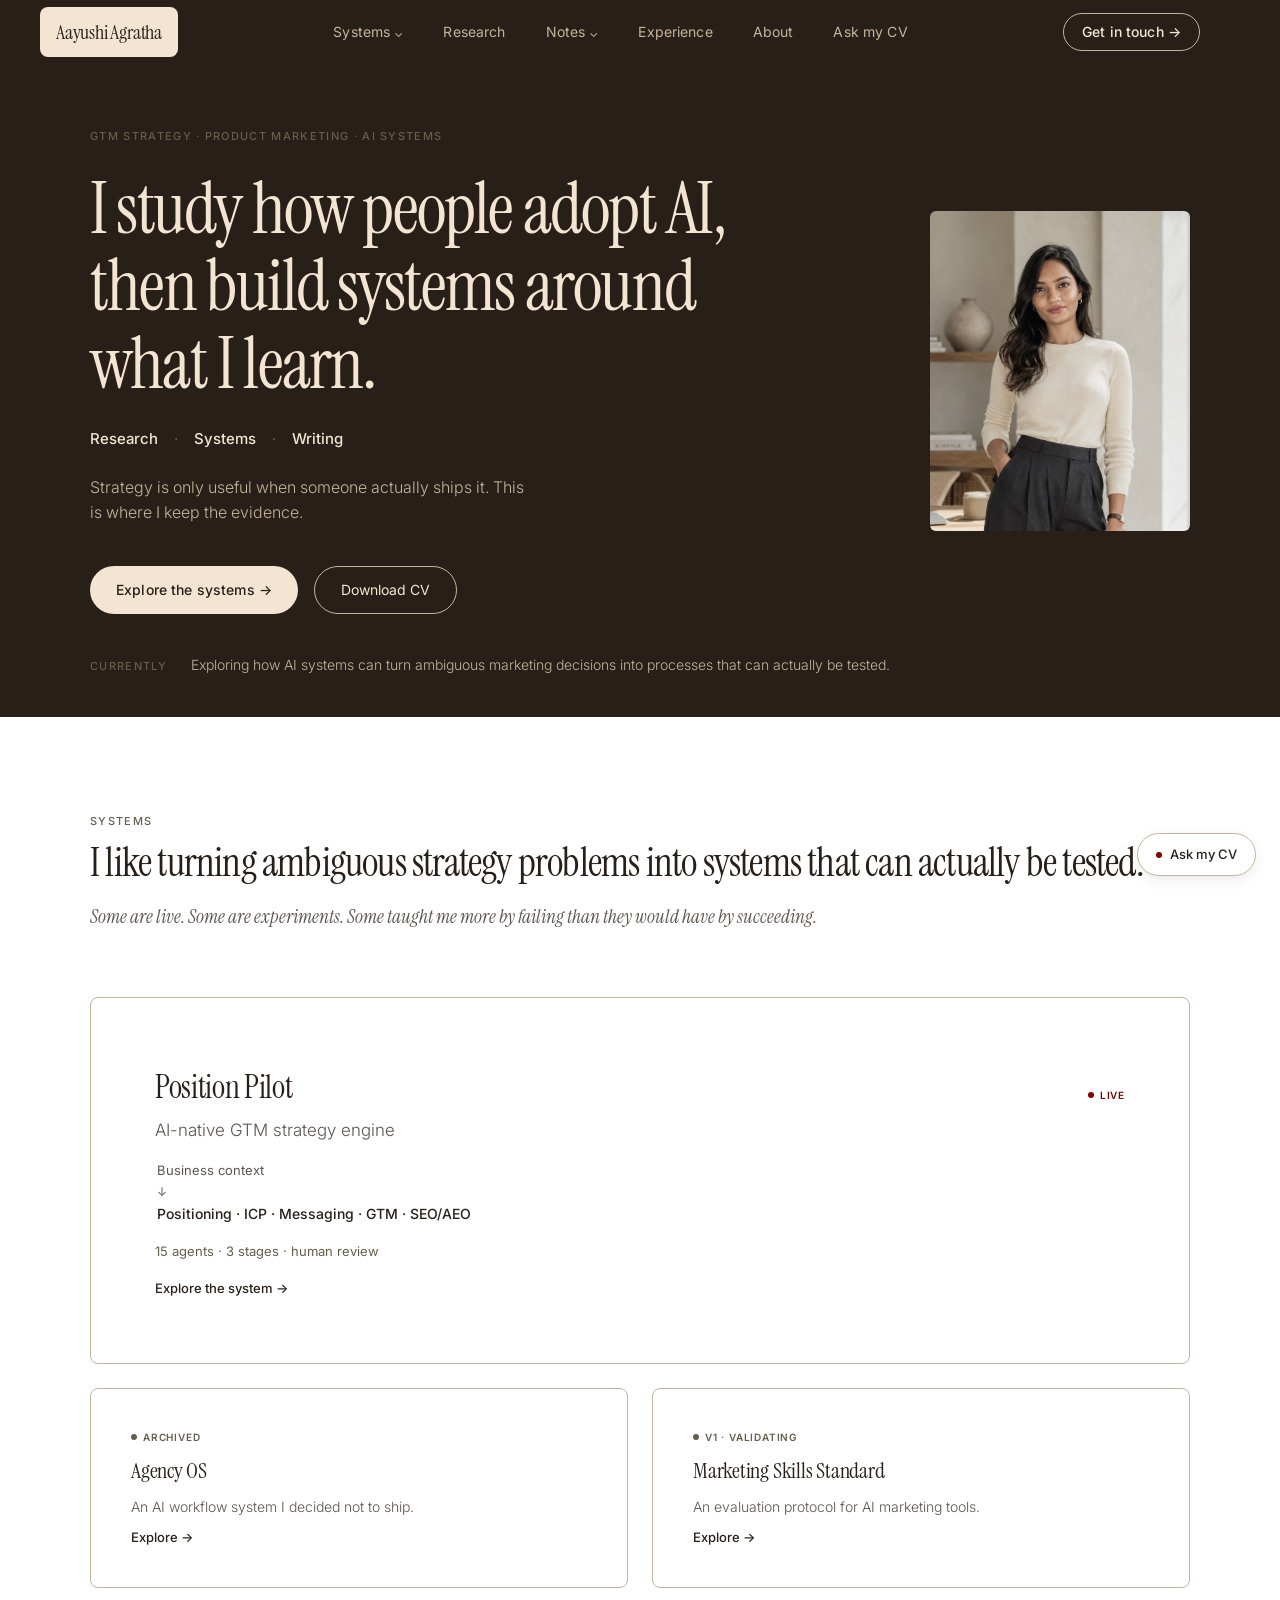
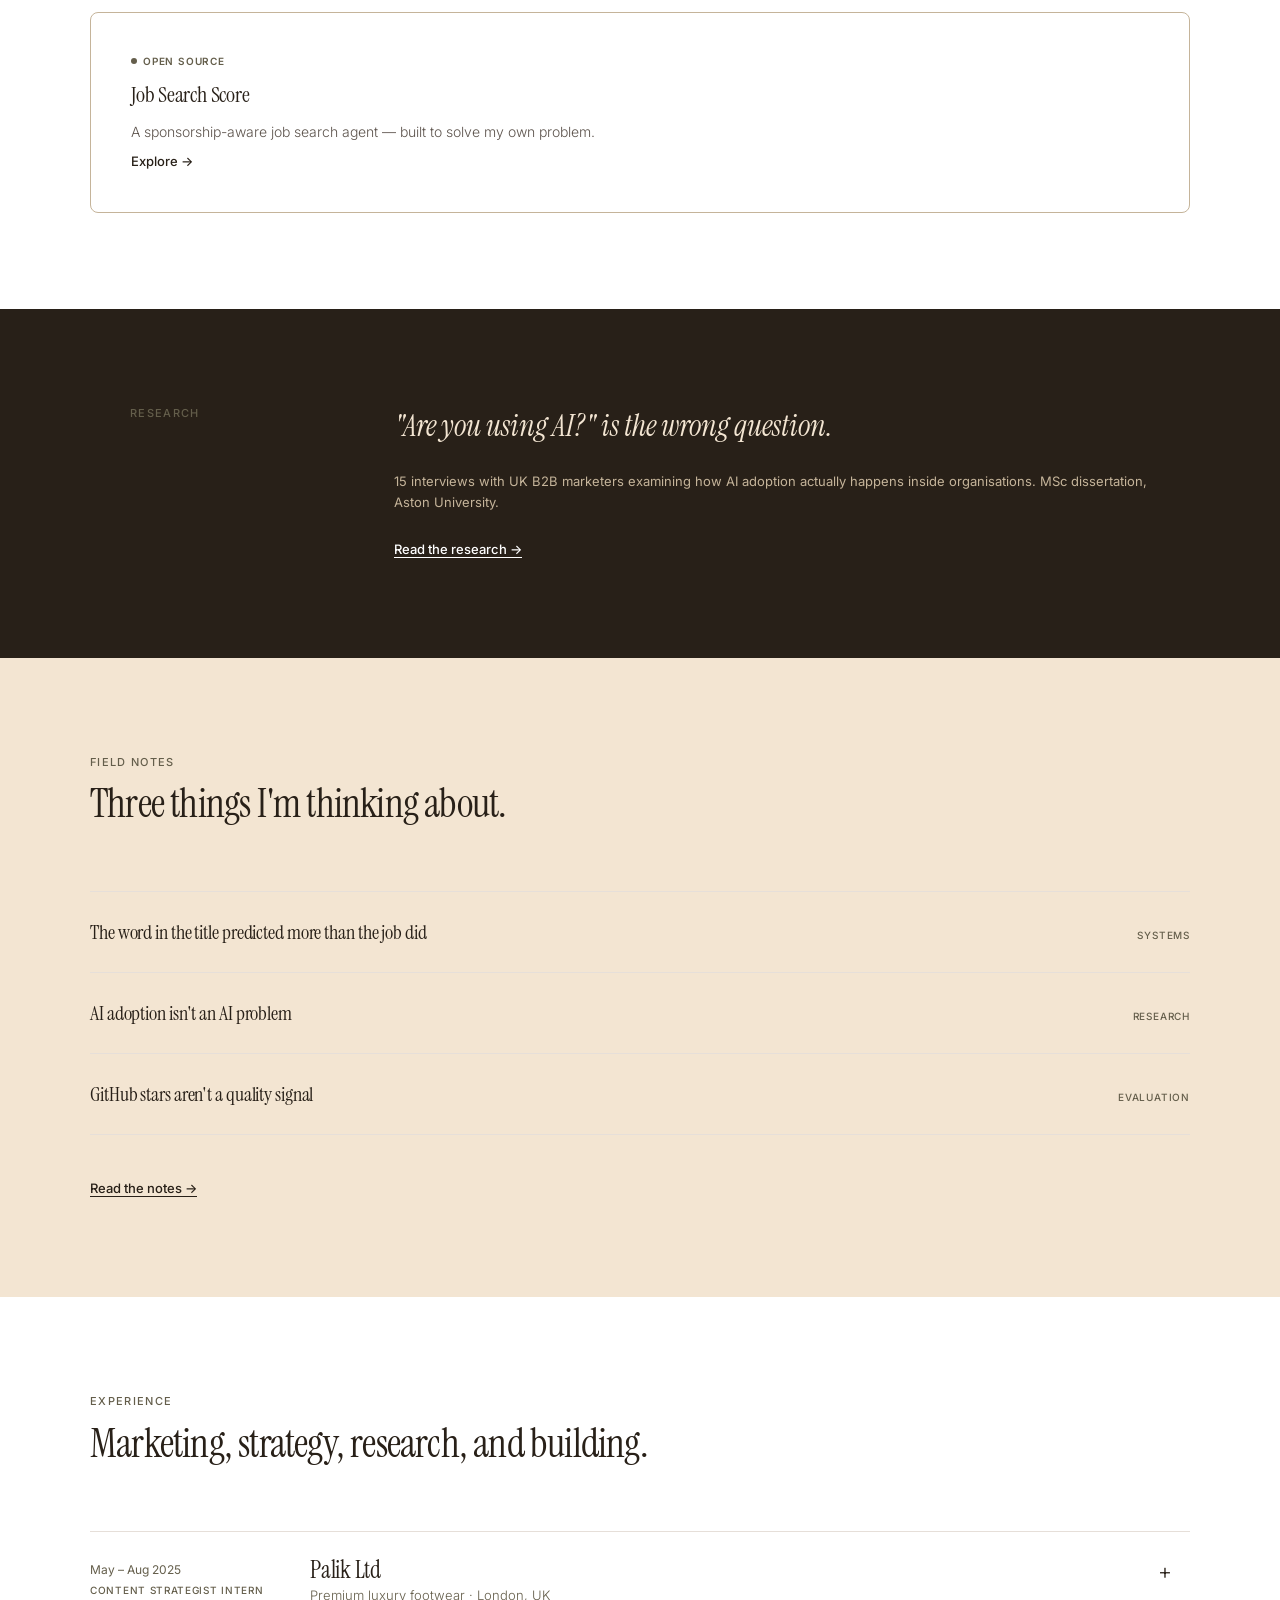
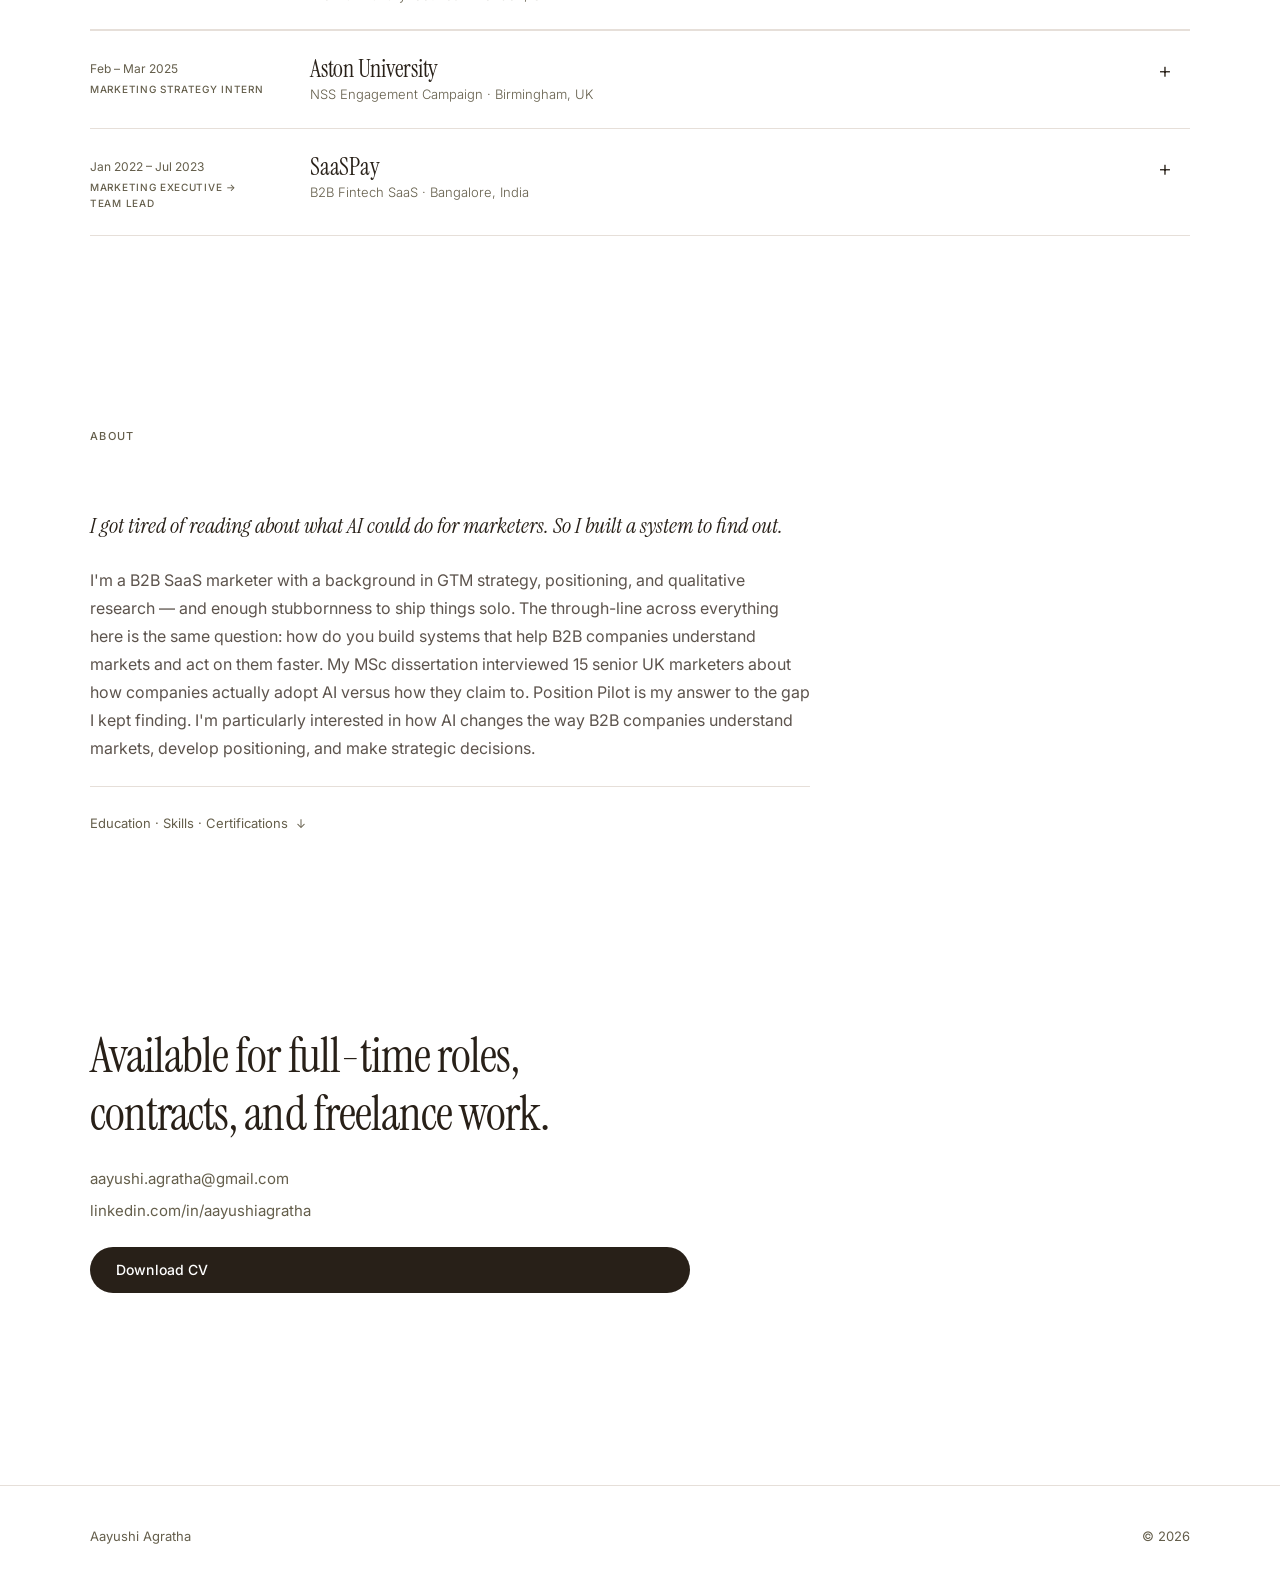
==== commit 6477bc63: "Add a tools pyramid to About > Skills, replacing the plain-text list 10 real tools from the existing" ====
--- a/index.html
+++ b/index.html
@@ -408,10 +408,32 @@
                   <span class="cert-issuer">Strategy</span>
                   <span class="cert-name">Positioning · ICP Development · GTM Strategy · Customer Research · Product Marketing · Qualitative Research</span>
                 </div>
-                <div class="cert-row">
-                  <span class="cert-issuer">Tools</span>
-                  <span class="cert-name">n8n · PostgreSQL · Docker · GA4 · Semrush · HubSpot · Google Ads · NVivo 15 · Notion · OpenRouter</span>
-                </div>
+                <p class="detail-label" style="margin-top: var(--space-m);">Tools</p>
+                <div class="tools-pyramid">
+        <div class="tool-row">
+          <span class="tool-item" title="n8n"><svg fill="currentColor" role="img" viewBox="0 0 24 24" xmlns="http://www.w3.org/2000/svg"><title>n8n</title><path d="M21.4737 5.6842c-1.1772 0-2.1663.8051-2.4468 1.8947h-2.8955c-1.235 0-2.289.893-2.492 2.111l-.1038.623a1.263 1.263 0 0 1-1.246 1.0555H11.289c-.2805-1.0896-1.2696-1.8947-2.4468-1.8947s-2.1663.8051-2.4467 1.8947H4.973c-.2805-1.0896-1.2696-1.8947-2.4468-1.8947C1.1311 9.4737 0 10.6047 0 12s1.131 2.5263 2.5263 2.5263c1.1772 0 2.1663-.8051 2.4468-1.8947h1.4223c.2804 1.0896 1.2696 1.8947 2.4467 1.8947 1.1772 0 2.1663-.8051 2.4468-1.8947h1.0008a1.263 1.263 0 0 1 1.2459 1.0555l.1038.623c.203 1.218 1.257 2.111 2.492 2.111h.3692c.2804 1.0895 1.2696 1.8947 2.4468 1.8947 1.3952 0 2.5263-1.131 2.5263-2.5263s-1.131-2.5263-2.5263-2.5263c-1.1772 0-2.1664.805-2.4468 1.8947h-.3692a1.263 1.263 0 0 1-1.246-1.0555l-.1037-.623A2.52 2.52 0 0 0 13.9607 12a2.52 2.52 0 0 0 .821-1.4794l.1038-.623a1.263 1.263 0 0 1 1.2459-1.0555h2.8955c.2805 1.0896 1.2696 1.8947 2.4468 1.8947 1.3952 0 2.5263-1.131 2.5263-2.5263s-1.131-2.5263-2.5263-2.5263m0 1.2632a1.263 1.263 0 0 1 1.2631 1.2631 1.263 1.263 0 0 1-1.2631 1.2632 1.263 1.263 0 0 1-1.2632-1.2632 1.263 1.263 0 0 1 1.2632-1.2631M2.5263 10.7368A1.263 1.263 0 0 1 3.7895 12a1.263 1.263 0 0 1-1.2632 1.2632A1.263 1.263 0 0 1 1.2632 12a1.263 1.263 0 0 1 1.2631-1.2632m6.3158 0A1.263 1.263 0 0 1 10.1053 12a1.263 1.263 0 0 1-1.2632 1.2632A1.263 1.263 0 0 1 7.579 12a1.263 1.263 0 0 1 1.2632-1.2632m10.1053 3.7895a1.263 1.263 0 0 1 1.2631 1.2632 1.263 1.263 0 0 1-1.2631 1.2631 1.263 1.263 0 0 1-1.2632-1.2631 1.263 1.263 0 0 1 1.2632-1.2632"/></svg><em>n8n</em></span>
+          <span class="tool-item" title="PostgreSQL"><svg fill="currentColor" role="img" viewBox="0 0 24 24" xmlns="http://www.w3.org/2000/svg"><title>PostgreSQL</title><path d="M23.5594 14.7228a.5269.5269 0 0 0-.0563-.1191c-.139-.2632-.4768-.3418-1.0074-.2321-1.6533.3411-2.2935.1312-2.5256-.0191 1.342-2.0482 2.445-4.522 3.0411-6.8297.2714-1.0507.7982-3.5237.1222-4.7316a1.5641 1.5641 0 0 0-.1509-.235C21.6931.9086 19.8007.0248 17.5099.0005c-1.4947-.0158-2.7705.3461-3.1161.4794a9.449 9.449 0 0 0-.5159-.0816 8.044 8.044 0 0 0-1.3114-.1278c-1.1822-.0184-2.2038.2642-3.0498.8406-.8573-.3211-4.7888-1.645-7.2219.0788C.9359 2.1526.3086 3.8733.4302 6.3043c.0409.818.5069 3.334 1.2423 5.7436.4598 1.5065.9387 2.7019 1.4334 3.582.553.9942 1.1259 1.5933 1.7143 1.7895.4474.1491 1.1327.1441 1.8581-.7279.8012-.9635 1.5903-1.8258 1.9446-2.2069.4351.2355.9064.3625 1.39.3772a.0569.0569 0 0 0 .0004.0041 11.0312 11.0312 0 0 0-.2472.3054c-.3389.4302-.4094.5197-1.5002.7443-.3102.064-1.1344.2339-1.1464.8115-.0025.1224.0329.2309.0919.3268.2269.4231.9216.6097 1.015.6331 1.3345.3335 2.5044.092 3.3714-.6787-.017 2.231.0775 4.4174.3454 5.0874.2212.5529.7618 1.9045 2.4692 1.9043.2505 0 .5263-.0291.8296-.0941 1.7819-.3821 2.5557-1.1696 2.855-2.9059.1503-.8707.4016-2.8753.5388-4.1012.0169-.0703.0357-.1207.057-.1362.0007-.0005.0697-.0471.4272.0307a.3673.3673 0 0 0 .0443.0068l.2539.0223.0149.001c.8468.0384 1.9114-.1426 2.5312-.4308.6438-.2988 1.8057-1.0323 1.5951-1.6698zM2.371 11.8765c-.7435-2.4358-1.1779-4.8851-1.2123-5.5719-.1086-2.1714.4171-3.6829 1.5623-4.4927 1.8367-1.2986 4.8398-.5408 6.108-.13-.0032.0032-.0066.0061-.0098.0094-2.0238 2.044-1.9758 5.536-1.9708 5.7495-.0002.0823.0066.1989.0162.3593.0348.5873.0996 1.6804-.0735 2.9184-.1609 1.1504.1937 2.2764.9728 3.0892.0806.0841.1648.1631.2518.2374-.3468.3714-1.1004 1.1926-1.9025 2.1576-.5677.6825-.9597.5517-1.0886.5087-.3919-.1307-.813-.5871-1.2381-1.3223-.4796-.839-.9635-2.0317-1.4155-3.5126zm6.0072 5.0871c-.1711-.0428-.3271-.1132-.4322-.1772.0889-.0394.2374-.0902.4833-.1409 1.2833-.2641 1.4815-.4506 1.9143-1.0002.0992-.126.2116-.2687.3673-.4426a.3549.3549 0 0 0 .0737-.1298c.1708-.1513.2724-.1099.4369-.0417.156.0646.3078.26.3695.4752.0291.1016.0619.2945-.0452.4444-.9043 1.2658-2.2216 1.2494-3.1676 1.0128zm2.094-3.988-.0525.141c-.133.3566-.2567.6881-.3334 1.003-.6674-.0021-1.3168-.2872-1.8105-.8024-.6279-.6551-.9131-1.5664-.7825-2.5004.1828-1.3079.1153-2.4468.079-3.0586-.005-.0857-.0095-.1607-.0122-.2199.2957-.2621 1.6659-.9962 2.6429-.7724.4459.1022.7176.4057.8305.928.5846 2.7038.0774 3.8307-.3302 4.7363-.084.1866-.1633.3629-.2311.5454zm7.3637 4.5725c-.0169.1768-.0358.376-.0618.5959l-.146.4383a.3547.3547 0 0 0-.0182.1077c-.0059.4747-.054.6489-.115.8693-.0634.2292-.1353.4891-.1794 1.0575-.11 1.4143-.8782 2.2267-2.4172 2.5565-1.5155.3251-1.7843-.4968-2.0212-1.2217a6.5824 6.5824 0 0 0-.0769-.2266c-.2154-.5858-.1911-1.4119-.1574-2.5551.0165-.5612-.0249-1.9013-.3302-2.6462.0044-.2932.0106-.5909.019-.8918a.3529.3529 0 0 0-.0153-.1126 1.4927 1.4927 0 0 0-.0439-.208c-.1226-.4283-.4213-.7866-.7797-.9351-.1424-.059-.4038-.1672-.7178-.0869.067-.276.1831-.5875.309-.9249l.0529-.142c.0595-.16.134-.3257.213-.5012.4265-.9476 1.0106-2.2453.3766-5.1772-.2374-1.0981-1.0304-1.6343-2.2324-1.5098-.7207.0746-1.3799.3654-1.7088.5321a5.6716 5.6716 0 0 0-.1958.1041c.0918-1.1064.4386-3.1741 1.7357-4.4823a4.0306 4.0306 0 0 1 .3033-.276.3532.3532 0 0 0 .1447-.0644c.7524-.5706 1.6945-.8506 2.802-.8325.4091.0067.8017.0339 1.1742.081 1.939.3544 3.2439 1.4468 4.0359 2.3827.8143.9623 1.2552 1.9315 1.4312 2.4543-1.3232-.1346-2.2234.1268-2.6797.779-.9926 1.4189.543 4.1729 1.2811 5.4964.1353.2426.2522.4522.2889.5413.2403.5825.5515.9713.7787 1.2552.0696.087.1372.1714.1885.245-.4008.1155-1.1208.3825-1.0552 1.717-.0123.1563-.0423.4469-.0834.8148-.0461.2077-.0702.4603-.0994.7662zm.8905-1.6211c-.0405-.8316.2691-.9185.5967-1.0105a2.8566 2.8566 0 0 0 .135-.0406 1.202 1.202 0 0 0 .1342.103c.5703.3765 1.5823.4213 3.0068.1344-.2016.1769-.5189.3994-.9533.6011-.4098.1903-1.0957.333-1.7473.3636-.7197.0336-1.0859-.0807-1.1721-.151zm.5695-9.2712c-.0059.3508-.0542.6692-.1054 1.0017-.055.3576-.112.7274-.1264 1.1762-.0142.4368.0404.8909.0932 1.3301.1066.887.216 1.8003-.2075 2.7014a3.5272 3.5272 0 0 1-.1876-.3856c-.0527-.1276-.1669-.3326-.3251-.6162-.6156-1.1041-2.0574-3.6896-1.3193-4.7446.3795-.5427 1.3408-.5661 2.1781-.463zm.2284 7.0137a12.3762 12.3762 0 0 0-.0853-.1074l-.0355-.0444c.7262-1.1995.5842-2.3862.4578-3.4385-.0519-.4318-.1009-.8396-.0885-1.2226.0129-.4061.0666-.7543.1185-1.0911.0639-.415.1288-.8443.1109-1.3505.0134-.0531.0188-.1158.0118-.1902-.0457-.4855-.5999-1.938-1.7294-3.253-.6076-.7073-1.4896-1.4972-2.6889-2.0395.5251-.1066 1.2328-.2035 2.0244-.1859 2.0515.0456 3.6746.8135 4.8242 2.2824a.908.908 0 0 1 .0667.1002c.7231 1.3556-.2762 6.2751-2.9867 10.5405zm-8.8166-6.1162c-.025.1794-.3089.4225-.6211.4225a.5821.5821 0 0 1-.0809-.0056c-.1873-.026-.3765-.144-.5059-.3156-.0458-.0605-.1203-.178-.1055-.2844.0055-.0401.0261-.0985.0925-.1488.1182-.0894.3518-.1226.6096-.0867.3163.0441.6426.1938.6113.4186zm7.9305-.4114c.0111.0792-.049.201-.1531.3102-.0683.0717-.212.1961-.4079.2232a.5456.5456 0 0 1-.075.0052c-.2935 0-.5414-.2344-.5607-.3717-.024-.1765.2641-.3106.5611-.352.297-.0414.6111.0088.6356.1851z"/></svg><em>PostgreSQL</em></span>
+          <span class="tool-item" title="Docker"><svg fill="currentColor" role="img" viewBox="0 0 24 24" xmlns="http://www.w3.org/2000/svg"><title>Docker</title><path d="M13.983 11.078h2.119a.186.186 0 00.186-.185V9.006a.186.186 0 00-.186-.186h-2.119a.185.185 0 00-.185.185v1.888c0 .102.083.185.185.185m-2.954-5.43h2.118a.186.186 0 00.186-.186V3.574a.186.186 0 00-.186-.185h-2.118a.185.185 0 00-.185.185v1.888c0 .102.082.185.185.185m0 2.716h2.118a.187.187 0 00.186-.186V6.29a.186.186 0 00-.186-.185h-2.118a.185.185 0 00-.185.185v1.887c0 .102.082.185.185.186m-2.93 0h2.12a.186.186 0 00.184-.186V6.29a.185.185 0 00-.185-.185H8.1a.185.185 0 00-.185.185v1.887c0 .102.083.185.185.186m-2.964 0h2.119a.186.186 0 00.185-.186V6.29a.185.185 0 00-.185-.185H5.136a.186.186 0 00-.186.185v1.887c0 .102.084.185.186.186m5.893 2.715h2.118a.186.186 0 00.186-.185V9.006a.186.186 0 00-.186-.186h-2.118a.185.185 0 00-.185.185v1.888c0 .102.082.185.185.185m-2.93 0h2.12a.185.185 0 00.184-.185V9.006a.185.185 0 00-.184-.186h-2.12a.185.185 0 00-.184.185v1.888c0 .102.083.185.185.185m-2.964 0h2.119a.185.185 0 00.185-.185V9.006a.185.185 0 00-.184-.186h-2.12a.186.186 0 00-.186.186v1.887c0 .102.084.185.186.185m-2.92 0h2.12a.185.185 0 00.184-.185V9.006a.185.185 0 00-.184-.186h-2.12a.185.185 0 00-.184.185v1.888c0 .102.082.185.185.185M23.763 9.89c-.065-.051-.672-.51-1.954-.51-.338.001-.676.03-1.01.087-.248-1.7-1.653-2.53-1.716-2.566l-.344-.199-.226.327c-.284.438-.49.922-.612 1.43-.23.97-.09 1.882.403 2.661-.595.332-1.55.413-1.744.42H.751a.751.751 0 00-.75.748 11.376 11.376 0 00.692 4.062c.545 1.428 1.355 2.48 2.41 3.124 1.18.723 3.1 1.137 5.275 1.137.983.003 1.963-.086 2.93-.266a12.248 12.248 0 003.823-1.389c.98-.567 1.86-1.288 2.61-2.136 1.252-1.418 1.998-2.997 2.553-4.4h.221c1.372 0 2.215-.549 2.68-1.009.309-.293.55-.65.707-1.046l.098-.288Z"/></svg><em>Docker</em></span>
+          <span class="tool-item" title="Notion"><svg fill="currentColor" role="img" viewBox="0 0 24 24" xmlns="http://www.w3.org/2000/svg"><title>Notion</title><path d="M4.459 4.208c.746.606 1.026.56 2.428.466l13.215-.793c.28 0 .047-.28-.046-.326L17.86 1.968c-.42-.326-.981-.7-2.055-.607L3.01 2.295c-.466.046-.56.28-.374.466zm.793 3.08v13.904c0 .747.373 1.027 1.214.98l14.523-.84c.841-.046.935-.56.935-1.167V6.354c0-.606-.233-.933-.748-.887l-15.177.887c-.56.047-.747.327-.747.933zm14.337.745c.093.42 0 .84-.42.888l-.7.14v10.264c-.608.327-1.168.514-1.635.514-.748 0-.935-.234-1.495-.933l-4.577-7.186v6.952L12.21 19s0 .84-1.168.84l-3.222.186c-.093-.186 0-.653.327-.746l.84-.233V9.854L7.822 9.76c-.094-.42.14-1.026.793-1.073l3.456-.233 4.764 7.279v-6.44l-1.215-.139c-.093-.514.28-.887.747-.933zM1.936 1.035l13.31-.98c1.634-.14 2.055-.047 3.082.7l4.249 2.986c.7.513.934.653.934 1.213v16.378c0 1.026-.373 1.634-1.68 1.726l-15.458.934c-.98.047-1.448-.093-1.962-.747l-3.129-4.06c-.56-.747-.793-1.306-.793-1.96V2.667c0-.839.374-1.54 1.447-1.632z"/></svg><em>Notion</em></span>
+        </div>
+        <div class="tool-row">
+          <span class="tool-item" title="GA4"><svg fill="currentColor" role="img" viewBox="0 0 24 24" xmlns="http://www.w3.org/2000/svg"><title>Google Analytics</title><path d="M22.84 2.9982v17.9987c.0086 1.6473-1.3197 2.9897-2.967 2.9984a2.9808 2.9808 0 01-.3677-.0208c-1.528-.226-2.6477-1.5558-2.6105-3.1V3.1204c-.0369-1.5458 1.0856-2.8762 2.6157-3.1 1.6361-.1915 3.1178.9796 3.3093 2.6158.014.1201.0208.241.0202.3619zM4.1326 18.0548c-1.6417 0-2.9726 1.331-2.9726 2.9726C1.16 22.6691 2.4909 24 4.1326 24s2.9726-1.3309 2.9726-2.9726-1.331-2.9726-2.9726-2.9726zm7.8728-9.0098c-.0171 0-.0342 0-.0513.0003-1.6495.0904-2.9293 1.474-2.891 3.1256v7.9846c0 2.167.9535 3.4825 2.3505 3.763 1.6118.3266 3.1832-.7152 3.5098-2.327.04-.1974.06-.3983.0593-.5998v-8.9585c.003-1.6474-1.33-2.9852-2.9773-2.9882z"/></svg><em>GA4</em></span>
+          <span class="tool-item" title="Semrush"><svg fill="currentColor" role="img" viewBox="0 0 24 24" xmlns="http://www.w3.org/2000/svg"><title>Semrush</title><path d="M20.698 11.911c0 .444-.226.516-.79.516-.596 0-.706-.1-.77-.554-.118-1.152-.896-2.13-2.201-2.24-.418-.034-.518-.19-.518-.706 0-.48.074-.708.446-.708 2.265.01 3.833 1.832 3.833 3.69v.002zm3.3 0c0-3.456-2.338-7.11-7.74-7.11H5.52c-.218 0-.354.11-.354.31 0 .109.082.209.156.26.388.31.97.654 1.73 1.036.743.372 1.323.616 1.903.852.246.1.336.208.336.344 0 .19-.136.308-.4.308H.372c-.254 0-.372.164-.372.326 0 .136.044.254.162.372.69.726 1.796 1.596 3.4 2.604 1.466.91 2.98 1.74 4.533 2.492.236.11.308.236.308.372-.008.154-.126.28-.4.28H4.1c-.216 0-.344.12-.344.3 0 .1.08.226.19.326.888.808 2.311 1.688 4.207 2.494 2.53 1.08 5.094 1.721 7.98 1.721 5.465 0 7.867-4.087 7.867-7.289l-.002.002zm-7.133 5.104c-2.794 0-5.132-2.276-5.132-5.114 0-2.794 2.33-5.04 5.132-5.04 2.863 0 5.111 2.24 5.111 5.04a5.086 5.086 0 0 1-5.111 5.114z"/></svg><em>Semrush</em></span>
+          <span class="tool-item" title="HubSpot"><svg fill="currentColor" role="img" viewBox="0 0 24 24" xmlns="http://www.w3.org/2000/svg"><title>HubSpot</title><path d="M18.164 7.93V5.084a2.198 2.198 0 001.267-1.978v-.067A2.2 2.2 0 0017.238.845h-.067a2.2 2.2 0 00-2.193 2.193v.067a2.196 2.196 0 001.252 1.973l.013.006v2.852a6.22 6.22 0 00-2.969 1.31l.012-.01-7.828-6.095A2.497 2.497 0 104.3 4.656l-.012.006 7.697 5.991a6.176 6.176 0 00-1.038 3.446c0 1.343.425 2.588 1.147 3.607l-.013-.02-2.342 2.343a1.968 1.968 0 00-.58-.095h-.002a2.033 2.033 0 102.033 2.033 1.978 1.978 0 00-.1-.595l.005.014 2.317-2.317a6.247 6.247 0 104.782-11.134l-.036-.005zm-.964 9.378a3.206 3.206 0 113.215-3.207v.002a3.206 3.206 0 01-3.207 3.207z"/></svg><em>HubSpot</em></span>
+        </div>
+        <div class="tool-row">
+          <span class="tool-item" title="Google Ads"><svg fill="currentColor" role="img" viewBox="0 0 24 24" xmlns="http://www.w3.org/2000/svg"><title>Google Ads</title><path d="M3.9998 22.9291C1.7908 22.9291 0 21.1383 0 18.9293s1.7908-3.9998 3.9998-3.9998 3.9998 1.7908 3.9998 3.9998-1.7908 3.9998-3.9998 3.9998zm19.4643-6.0004L15.4632 3.072C14.3586 1.1587 11.9121.5028 9.9988 1.6074S7.4295 5.1585 8.5341 7.0718l8.0009 13.8567c1.1046 1.9133 3.5511 2.5679 5.4644 1.4646 1.9134-1.1046 2.568-3.5511 1.4647-5.4644zM7.5137 4.8438L1.5645 15.1484A4.5 4.5 0 0 1 4 14.4297c2.5597-.0075 4.6248 2.1585 4.4941 4.7148l3.2168-5.5723-3.6094-6.25c-.4499-.7793-.6322-1.6394-.5878-2.4784z"/></svg><em>Google Ads</em></span>
+          <span class="tool-item" title="OpenRouter"><svg fill="currentColor" role="img" viewBox="0 0 24 24" xmlns="http://www.w3.org/2000/svg"><title>OpenRouter</title><path d="M16.778 1.844v1.919q-.569-.026-1.138-.032-.708-.008-1.415.037c-1.93.126-4.023.728-6.149 2.237-2.911 2.066-2.731 1.95-4.14 2.75-.396.223-1.342.574-2.185.798-.841.225-1.753.333-1.751.333v4.229s.768.108 1.61.333c.842.224 1.789.575 2.185.799 1.41.798 1.228.683 4.14 2.75 2.126 1.509 4.22 2.11 6.148 2.236.88.058 1.716.041 2.555.005v1.918l7.222-4.168-7.222-4.17v2.176c-.86.038-1.611.065-2.278.021-1.364-.09-2.417-.357-3.979-1.465-2.244-1.593-2.866-2.027-3.68-2.508.889-.518 1.449-.906 3.822-2.59 1.56-1.109 2.614-1.377 3.978-1.466.667-.044 1.418-.017 2.278.02v2.176L24 6.014Z"/></svg><em>OpenRouter</em></span>
+        </div>
+        <div class="tool-row">
+          <span class="tool-item" title="NVivo"><svg viewBox="0 0 32 32" fill="none" xmlns="http://www.w3.org/2000/svg" role="img"><title>NVivo</title>
+<path d="M6 16.2449C12.2451 16.2449 16.2791 21.2039 16.2791 26.5239" stroke="currentColor" stroke-width="4.66019" stroke-miterlimit="10"/>
+<path d="M6 16.2791C12.2451 16.2791 16.2791 11.32 16.2791 6" stroke="currentColor" stroke-width="4.66019" stroke-miterlimit="10"/>
+<path d="M26.5564 16.2791C20.3113 16.2791 16.2773 11.32 16.2773 6" stroke="currentColor" stroke-width="4.66019" stroke-miterlimit="10"/>
+<path d="M26.5564 16.2446C20.3113 16.2446 16.2773 21.2037 16.2773 26.5237" stroke="currentColor" stroke-width="4.66019" stroke-miterlimit="10"/>
+</svg><em>NVivo</em></span>
+        </div>
+      </div>
 
                 <div style="border-top: 1px solid var(--stone-100); margin: 12px 0;"></div>
 
--- a/styles.css
+++ b/styles.css
@@ -115,15 +115,10 @@
      left: 0;
      right: 0;
      z-index: 100;
-     background: rgba(255,255,255,0.94);
-     backdrop-filter: blur(12px);
-     -webkit-backdrop-filter: blur(12px);
-     border-bottom: 1px solid var(--stone-100);
+     background: var(--ink); /* matches .hero */
 }
 
 .nav-inner {
-     max-width: var(--max-w);
-     margin: 0 auto;
      padding: 0 var(--space-xl);
      height: 64px;
      display: grid;
@@ -142,8 +137,8 @@
 .nav-name {
      font-family: var(--font-serif);
      font-size: 20px;
-     color: var(--white);
-     background: var(--ink);
+     color: var(--ink);
+     background: var(--off-white);
      flex-shrink: 0;
      letter-spacing: -0.01em;
      font-weight: 400;
@@ -164,12 +159,12 @@
 .nav-link {
      font-size: 14px;
      font-weight: 400;
-     color: var(--ink-muted);
+     color: var(--stone-200);
      letter-spacing: 0.01em;
      transition: color 0.2s var(--ease);
 }
 
-.nav-link:hover { color: var(--ink); }
+.nav-link:hover { color: var(--off-white); }
 
 .nav-item {
      position: relative;
@@ -181,7 +176,7 @@
      content: "⌄";
      display: inline-block;
      margin-left: 4px;
-     color: var(--stone-400);
+     color: inherit; /* follows .nav-link's own color/hover state */
      font-size: 12px;
 }
 
@@ -223,7 +218,7 @@
 .nav-dropdown a:hover { background: var(--stone-50); color: var(--ink); }
 
 .nav-link--cta {
-     color: var(--ink);
+     color: var(--off-white);
      font-weight: 500;
      padding: 7px 18px;
      border: 1px solid var(--stone-200);
@@ -232,9 +227,9 @@
 }
 
 .nav-link--cta:hover {
-     background: var(--ink);
-     border-color: var(--ink);
-     color: var(--white);
+     background: var(--off-white);
+     border-color: var(--off-white);
+     color: var(--ink);
 }
 
 .nav-menu-btn {
@@ -248,7 +243,7 @@
      display: block;
      width: 22px;
      height: 1.5px;
-     background: var(--ink);
+     background: var(--off-white);
      transition: transform 0.2s var(--ease), opacity 0.2s var(--ease);
 }
 
@@ -285,7 +280,7 @@
   display: flex;
   align-items: center;
   padding-top: calc(64px + var(--space-2xl));
-  padding-bottom: var(--space-2xl);
+  padding-bottom: 0;
   padding-left: var(--space-xl);
   padding-right: var(--space-xl);
   background: var(--ink);
@@ -1013,6 +1008,54 @@
 .cert-name { color: var(--ink-soft); }
 
 /* ----------------------------------------------------------
+TOOLS PYRAMID — real tools only (About > Skills), tapering
+4-3-2-1 to a point. Icons are self-hosted, currentColor SVGs
+(Simple Icons, CC0 + the official NVivo mark, stripped to a
+monochrome line) — no runtime CDN dependency.
+---------------------------------------------------------- */
+.tools-pyramid {
+     display: flex;
+     flex-direction: column;
+     align-items: center;
+     gap: var(--space-m);
+     margin-top: var(--space-s);
+     padding-top: var(--space-s);
+}
+
+.tool-row {
+     display: flex;
+     justify-content: center;
+     gap: var(--space-l);
+}
+
+.tool-item {
+     display: flex;
+     flex-direction: column;
+     align-items: center;
+     gap: 6px;
+     color: var(--ink-muted);
+     transition: color 0.15s var(--ease);
+}
+
+.tool-item:hover { color: var(--accent); }
+
+.tool-item svg { width: 22px; height: 22px; }
+
+.tool-item em {
+     font-style: normal;
+     font-size: 10px;
+     font-weight: 500;
+     letter-spacing: 0.02em;
+     white-space: nowrap;
+     color: inherit;
+}
+
+@media (max-width: 600px) {
+  .tool-row { gap: var(--space-m); flex-wrap: wrap; }
+  .tool-item em { display: none; }
+}
+
+/* ----------------------------------------------------------
 CONTACT
 ---------------------------------------------------------- */
 .contact-block {
@@ -1075,7 +1118,7 @@
 
   .hero {
          padding-top: 96px;
-         padding-bottom: var(--space-3xl);
+         padding-bottom: 0;
          padding-left: var(--space-l);
          padding-right: var(--space-l);
   }
@@ -1260,7 +1303,7 @@
 ---------------------------------------------------------- */
 .currently {
   padding: var(--space-xl) var(--space-xl);
-  border-bottom: 1px solid var(--stone-100);
+  background: var(--ink); /* continues the hero's dark band, doesn't sit below it */
 }
 
 .currently-inner {
@@ -1277,14 +1320,14 @@
   font-weight: 500;
   letter-spacing: 0.12em;
   text-transform: uppercase;
-  color: var(--ink-muted);
+  color: var(--stone-400); /* matches .hero-eyebrow / .research-label on the same dark background */
   flex-shrink: 0;
 }
 
 .currently-text {
   font-size: 14px;
   font-weight: 300;
-  color: var(--ink-soft);
+  color: var(--stone-200); /* matches .hero-subline / .research-meta on the same dark background */
 }
 
 /* ----------------------------------------------------------
@@ -1322,7 +1365,6 @@
   font-size: 19px;
   line-height: 1.6;
   color: var(--ink-soft);
-  max-width: var(--col-w);
   margin-top: var(--space-m);
 }
 
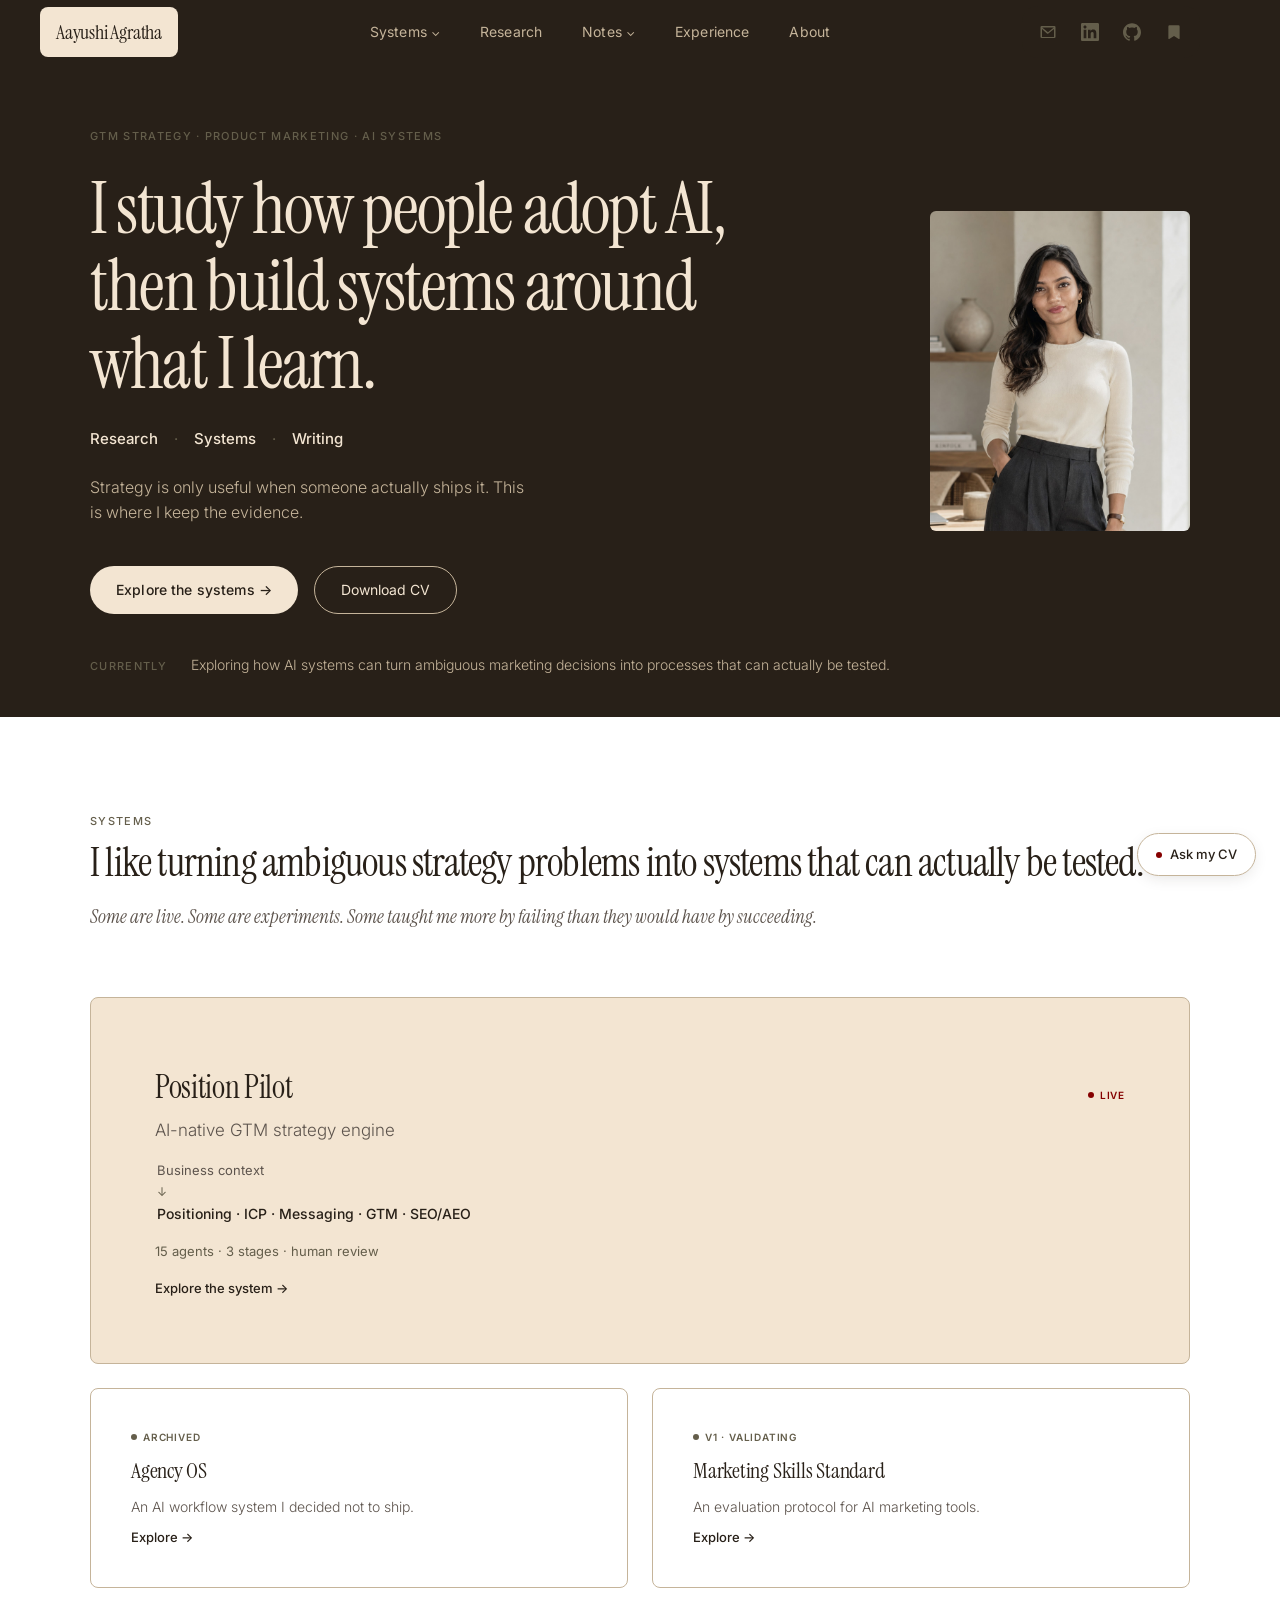
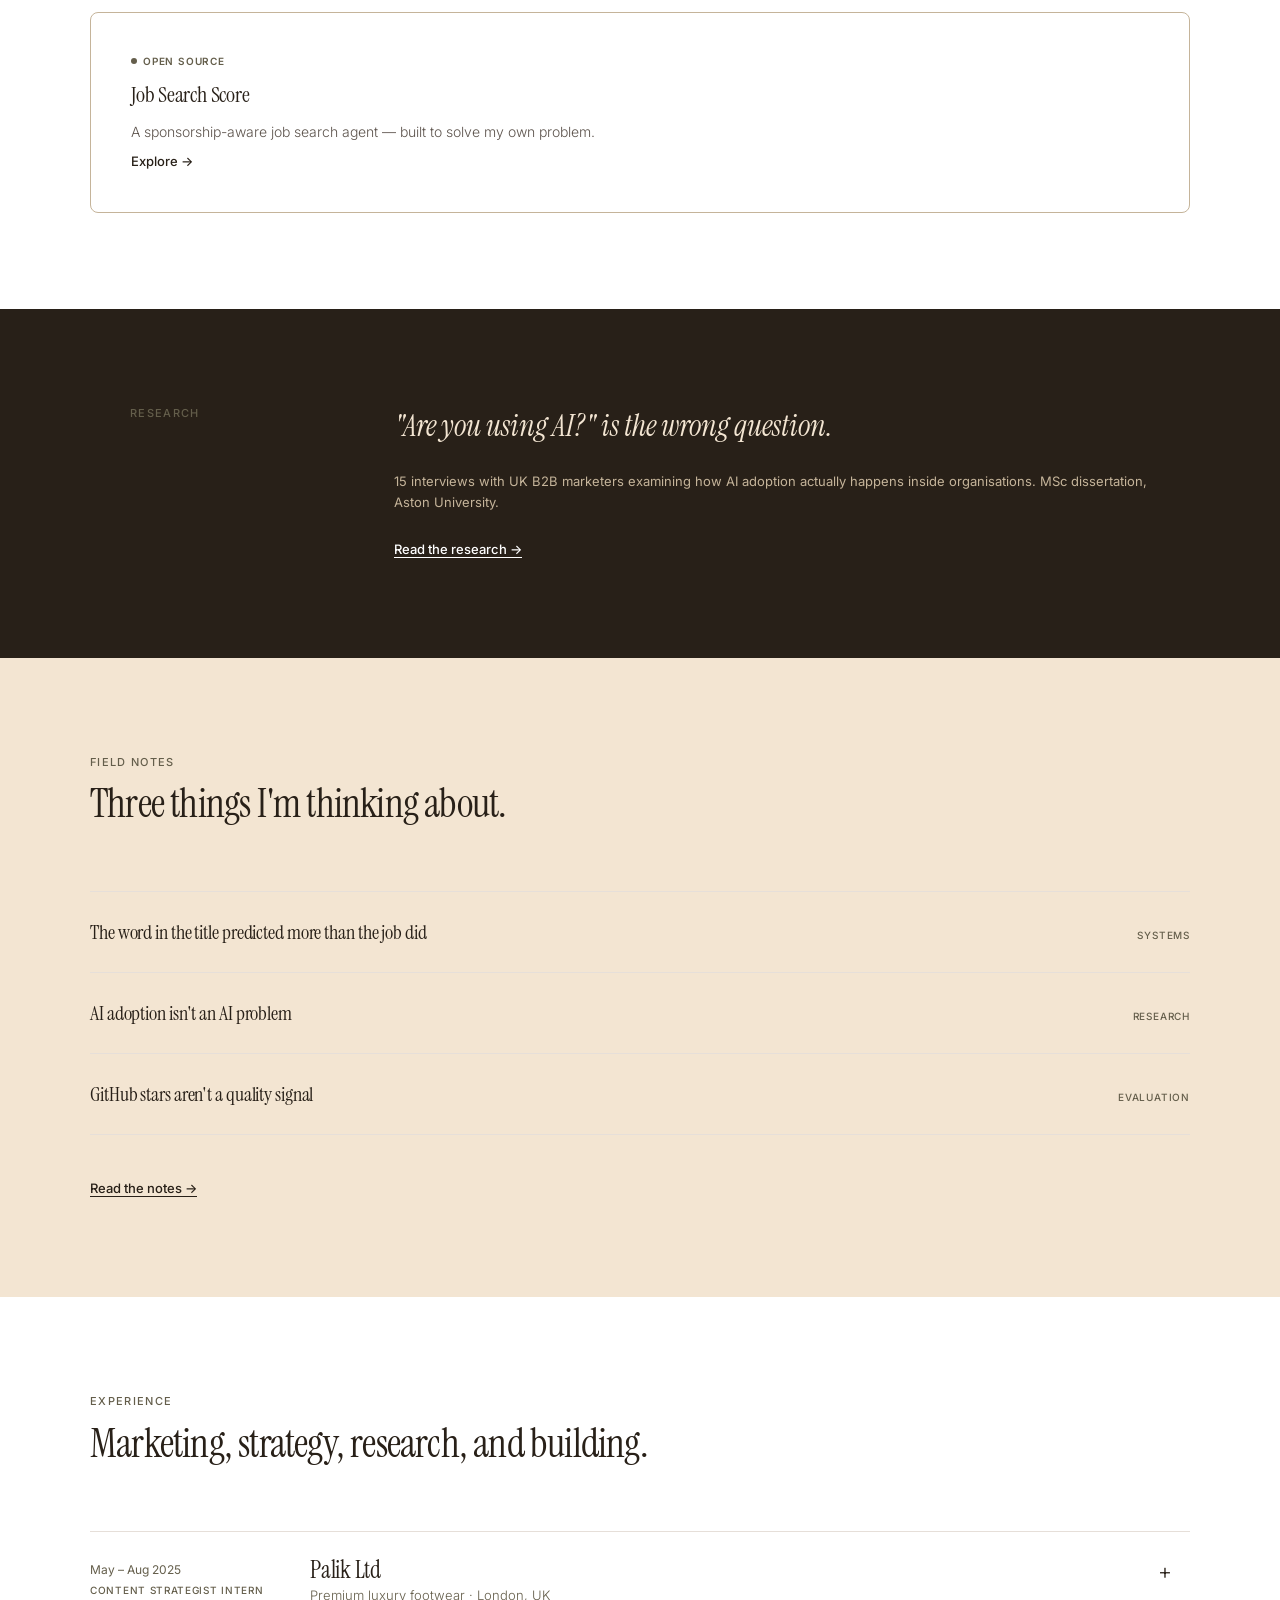
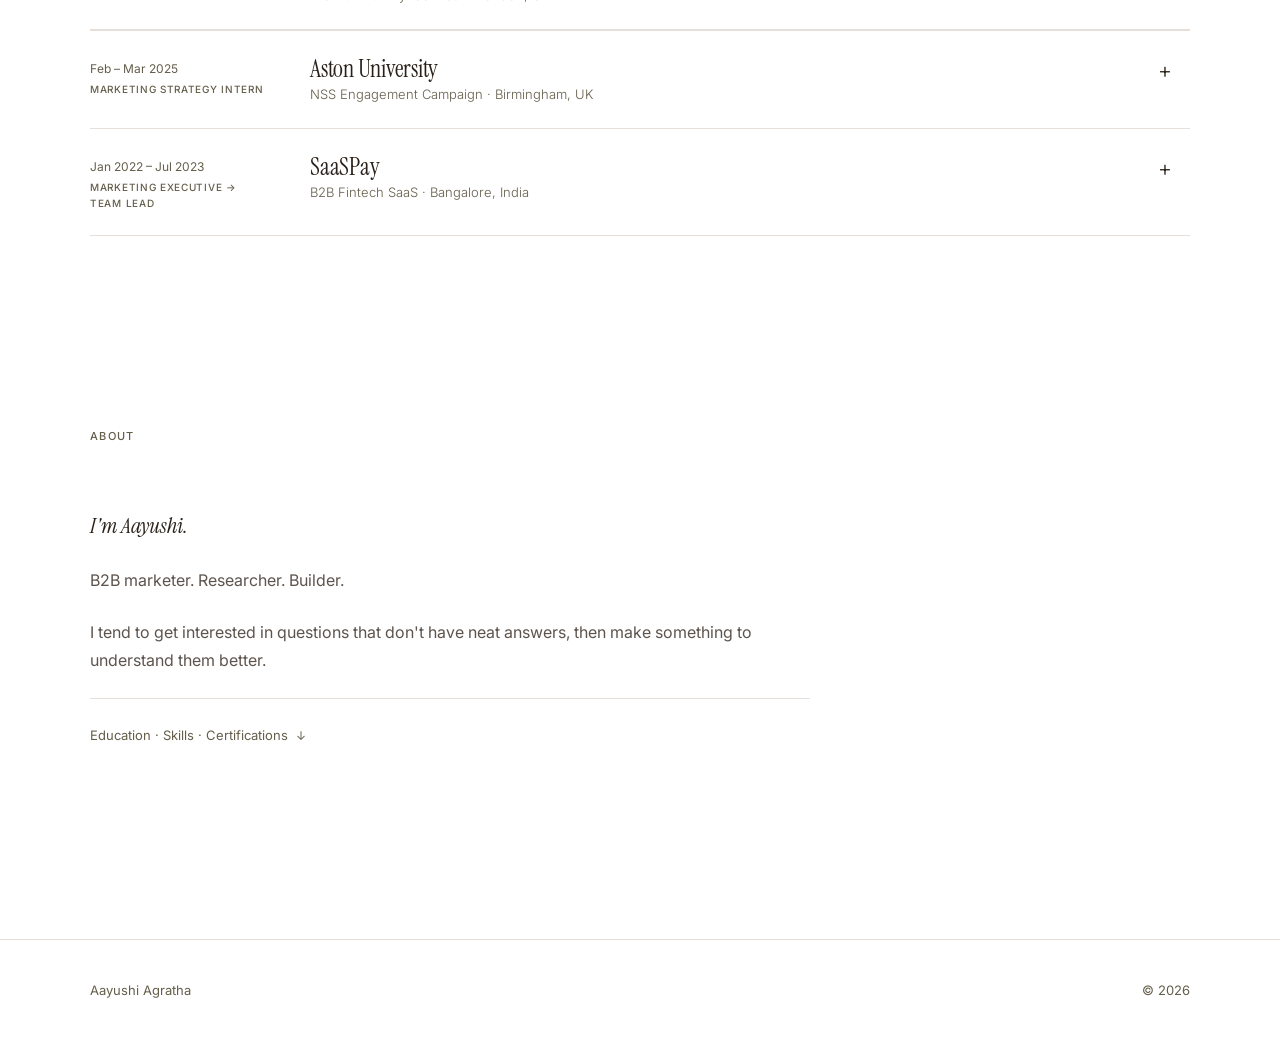
==== commit 06317fbb: "Move social links into the nav, fix dropdown styling, tighten About - Replace the "Get in touch" nav" ====
--- a/index.html
+++ b/index.html
@@ -31,9 +31,29 @@
         </div>
         <a href="#experience" class="nav-link">Experience</a>
         <a href="#about" class="nav-link">About</a>
-        <a href="https://ask-my-cv-woad.vercel.app" class="nav-link" data-ask-cv>Ask my CV</a>
       </nav>
-      <a href="#contact" class="nav-link nav-link--cta">Get in touch →</a>
+      <div class="social-pill social-pill--nav nav-social">
+        <a href="mailto:aayushi.agratha@gmail.com" class="social-item" aria-label="Email">
+          <span class="social-icon"><svg fill="currentColor" role="img" viewBox="0 0 24 24" xmlns="http://www.w3.org/2000/svg"><title>Email</title>
+<path d="M2 5.5A1.5 1.5 0 0 1 3.5 4h17A1.5 1.5 0 0 1 22 5.5v13a1.5 1.5 0 0 1-1.5 1.5h-17A1.5 1.5 0 0 1 2 18.5v-13Zm2.2.5 7.8 6.4L19.8 6H4.2ZM20 7.9l-7.53 6.19a1.5 1.5 0 0 1-1.9 0L4 7.9v10.6h16V7.9Z"/>
+</svg></span>
+          <span class="social-tip">Email</span>
+        </a>
+        <a href="https://linkedin.com/in/aayushiagratha" target="_blank" rel="noopener noreferrer" class="social-item" aria-label="LinkedIn">
+          <span class="social-icon"><svg fill="currentColor" role="img" viewBox="0 0 24 24" xmlns="http://www.w3.org/2000/svg"><title>LinkedIn</title><path d="M20.447 20.452h-3.554v-5.569c0-1.328-.027-3.037-1.852-3.037-1.853 0-2.136 1.445-2.136 2.939v5.667H9.351V9h3.414v1.561h.046c.477-.9 1.637-1.85 3.37-1.85 3.601 0 4.267 2.37 4.267 5.455v6.286zM5.337 7.433c-1.144 0-2.063-.926-2.063-2.065 0-1.138.92-2.063 2.063-2.063 1.14 0 2.064.925 2.064 2.063 0 1.139-.925 2.065-2.064 2.065zm1.782 13.019H3.555V9h3.564v11.452zM22.225 0H1.771C.792 0 0 .774 0 1.729v20.542C0 23.227.792 24 1.771 24h20.451C23.2 24 24 23.227 24 22.271V1.729C24 .774 23.2 0 22.222 0h.003z"/></svg></span>
+          <span class="social-tip">LinkedIn</span>
+        </a>
+        <a href="https://github.com/aayushiagratha" target="_blank" rel="noopener noreferrer" class="social-item" aria-label="GitHub">
+          <span class="social-icon"><svg fill="currentColor" role="img" viewBox="0 0 24 24" xmlns="http://www.w3.org/2000/svg"><title>GitHub</title><path d="M12 .297c-6.63 0-12 5.373-12 12 0 5.303 3.438 9.8 8.205 11.385.6.113.82-.258.82-.577 0-.285-.01-1.04-.015-2.04-3.338.724-4.042-1.61-4.042-1.61C4.422 18.07 3.633 17.7 3.633 17.7c-1.087-.744.084-.729.084-.729 1.205.084 1.838 1.236 1.838 1.236 1.07 1.835 2.809 1.305 3.495.998.108-.776.417-1.305.76-1.605-2.665-.3-5.466-1.332-5.466-5.93 0-1.31.465-2.38 1.235-3.22-.135-.303-.54-1.523.105-3.176 0 0 1.005-.322 3.3 1.23.96-.267 1.98-.399 3-.405 1.02.006 2.04.138 3 .405 2.28-1.552 3.285-1.23 3.285-1.23.645 1.653.24 2.873.12 3.176.765.84 1.23 1.91 1.23 3.22 0 4.61-2.805 5.625-5.475 5.92.42.36.81 1.096.81 2.22 0 1.606-.015 2.896-.015 3.286 0 .315.21.69.825.57C20.565 22.092 24 17.592 24 12.297c0-6.627-5.373-12-12-12"/></svg></span>
+          <span class="social-tip">GitHub</span>
+        </a>
+        <a href="https://www.playbook.com/s/aayushiagratha/o82hjyKJjJtqUk6vEiYqnMmT" target="_blank" rel="noopener noreferrer" class="social-item" aria-label="Playbook">
+          <span class="social-icon"><svg fill="currentColor" role="img" viewBox="0 0 24 24" xmlns="http://www.w3.org/2000/svg"><title>Playbook</title>
+<path d="M6 3a1.5 1.5 0 0 0-1.5 1.5v16.19a.75.75 0 0 0 1.157.63L12 17.29l6.343 4.03A.75.75 0 0 0 19.5 20.69V4.5A1.5 1.5 0 0 0 18 3H6Z"/>
+</svg></span>
+          <span class="social-tip">Playbook</span>
+        </a>
+      </div>
       <button class="nav-menu-btn" id="menuBtn" aria-label="Menu" aria-expanded="false" aria-controls="mobileNav">
         <span></span><span></span>
       </button>
@@ -47,8 +67,10 @@
     <a href="#notes" class="mobile-nav-link">Notes</a>
     <a href="#experience" class="mobile-nav-link">Experience</a>
     <a href="#about" class="mobile-nav-link">About</a>
-    <a href="https://ask-my-cv-woad.vercel.app" class="mobile-nav-link" data-ask-cv>Ask my CV</a>
-    <a href="#contact" class="mobile-nav-link">Get in touch</a>
+    <a href="mailto:aayushi.agratha@gmail.com" class="mobile-nav-link">Email</a>
+    <a href="https://linkedin.com/in/aayushiagratha" target="_blank" rel="noopener noreferrer" class="mobile-nav-link">LinkedIn</a>
+    <a href="https://github.com/aayushiagratha" target="_blank" rel="noopener noreferrer" class="mobile-nav-link">GitHub</a>
+    <a href="https://www.playbook.com/s/aayushiagratha/o82hjyKJjJtqUk6vEiYqnMmT" target="_blank" rel="noopener noreferrer" class="mobile-nav-link">Playbook</a>
   </div>
 
   <main id="main-content">
@@ -382,8 +404,9 @@
 
         <div class="about-grid">
           <div class="about-text">
-            <p class="about-para">I got tired of reading about what AI could do for marketers. So I built a system to find out.</p>
-                        <p class="about-para">I'm a B2B SaaS marketer with a background in GTM strategy, positioning, and qualitative research — and enough stubbornness to ship things solo. The through-line across everything here is the same question: how do you build systems that help B2B companies understand markets and act on them faster. My MSc dissertation interviewed 15 senior UK marketers about how companies actually adopt AI versus how they claim to. Position Pilot is my answer to the gap I kept finding. I'm particularly interested in how AI changes the way B2B companies understand markets, develop positioning, and make strategic decisions.</p>
+            <p class="about-para">I'm Aayushi.</p>
+            <p class="about-para">B2B marketer. Researcher. Builder.</p>
+            <p class="about-para">I tend to get interested in questions that don't have neat answers, then make something to understand them better.</p>
 
             <div class="about-details">
               <button class="certs-toggle" id="combinedToggle" aria-expanded="false">
@@ -457,22 +480,6 @@
       </div>
     </section>
 
-    <!-- DIVIDER -->
-
-    <!-- CONTACT -->
-    <section class="section" id="contact">
-      <div class="section-inner">
-        <div class="contact-block">
-          <h2 class="contact-headline">Available for full-time roles,<br>contracts, and freelance work.</h2>
-          <div class="contact-links">
-            <a href="mailto:aayushi.agratha@gmail.com" class="contact-link">aayushi.agratha@gmail.com</a>
-            <a href="https://linkedin.com/in/aayushiagratha" target="_blank" class="contact-link">linkedin.com/in/aayushiagratha</a>
-          </div>
-          <a href="Aayushi_Agratha_CV_UK.pdf" class="btn-primary" download>Download CV</a>
-        </div>
-      </div>
-    </section>
-
   </main>
 
   <!-- FOOTER -->
--- a/styles.css
+++ b/styles.css
@@ -12,7 +12,7 @@
         never a static heading/label (those use --ink-muted). */
      --white: #ffffff;
      --off-white: #f3e5d2;
-     --stone-50: #f1f2e0;
+     --stone-50: #f5f0e6;
      --stone-100: #e6dfd9;
      --stone-200: #c5b49a;
      --stone-400: #645e4b;
@@ -131,7 +131,7 @@
    regardless of which siblings are hidden (e.g. .nav-links on mobile) */
 .nav-name { grid-column: 1; }
 .nav-links { grid-column: 2; }
-.nav-link--cta { grid-column: 3; }
+.nav-social { grid-column: 3; }
 .nav-menu-btn { grid-column: 4; }
 
 .nav-name {
@@ -151,12 +151,16 @@
 
 .nav-links {
      display: flex;
-     align-items: center;
+     align-items: stretch; /* stretch to the full nav height so dropdowns
+        anchor to the bar's bottom edge, not the text's own line height */
+     align-self: stretch;
      justify-content: center;
      gap: var(--space-xl);
 }
 
 .nav-link {
+     display: flex;
+     align-items: center;
      font-size: 14px;
      font-weight: 400;
      color: var(--stone-200);
@@ -184,16 +188,15 @@
      position: absolute;
      top: 100%;
      left: 50%;
-     transform: translate(-50%, 4px);
+     transform: translate(-50%, 10px);
      width: 260px;
-     background: var(--white);
-     border: 1px solid var(--stone-200);
+     background: var(--ink);
+     border: 1px solid var(--ink-soft);
      border-radius: var(--radius-m);
-     box-shadow: 0 12px 32px -12px rgba(40,32,24,0.2);
-     padding: 6px;
+     box-shadow: 0 12px 32px -12px rgba(0,0,0,0.4);
+     padding: 8px;
      display: flex;
      flex-direction: column;
-     gap: 1px;
      opacity: 0;
      visibility: hidden;
      transition: opacity 0.15s var(--ease), transform 0.15s var(--ease);
@@ -203,33 +206,42 @@
 .nav-item:focus-within .nav-dropdown {
      opacity: 1;
      visibility: visible;
-     transform: translate(-50%, 0);
+     transform: translate(-50%, 4px);
 }
 
 .nav-dropdown a {
-     padding: 8px 10px;
-     border-radius: 6px;
+     padding: 10px 12px;
      font-size: 13px;
      line-height: 1.4;
-     color: var(--ink-soft);
+     color: var(--stone-200);
+     border-bottom: 1px solid rgba(255,255,255,0.08);
      transition: background 0.15s var(--ease), color 0.15s var(--ease);
 }
 
-.nav-dropdown a:hover { background: var(--stone-50); color: var(--ink); }
-
-.nav-link--cta {
-     color: var(--off-white);
-     font-weight: 500;
-     padding: 7px 18px;
-     border: 1px solid var(--stone-200);
-     border-radius: 100px;
-     transition: background 0.2s var(--ease), border-color 0.2s var(--ease), color 0.2s var(--ease);
-}
-
-.nav-link--cta:hover {
-     background: var(--off-white);
-     border-color: var(--off-white);
-     color: var(--ink);
+.nav-dropdown a:first-child { border-radius: 6px 6px 0 0; }
+.nav-dropdown a:last-child { border-bottom: none; border-radius: 0 0 6px 6px; }
+
+.nav-dropdown a:hover { background: rgba(255,255,255,0.06); color: var(--off-white); }
+
+/* nav's social pill sits on a dark nav bar already, so the tooltip
+   flips to open downward instead of upward off the top of the viewport */
+.social-pill--nav .social-tip {
+     bottom: auto;
+     top: 100%;
+     margin-bottom: 0;
+     margin-top: 8px;
+     transform: translateX(-50%) translateY(-4px);
+}
+
+.social-pill--nav .social-tip::after {
+     top: auto;
+     bottom: 100%;
+     transform: translateX(-50%) rotate(45deg);
+}
+
+.social-pill--nav .social-item:hover .social-tip,
+.social-pill--nav .social-item:focus-visible .social-tip {
+     transform: translateX(-50%) translateY(0);
 }
 
 .nav-menu-btn {
@@ -1074,19 +1086,92 @@
      color: var(--ink);
 }
 
-.contact-links {
-     display: flex;
-     flex-direction: column;
-     gap: var(--space-s);
-}
-
-.contact-link {
-     font-size: 15px;
-     color: var(--ink-muted);
-     transition: color 0.15s var(--ease);
-}
-
-.contact-link:hover { color: var(--ink); }
+/* social pill — dark exception like the nav/hero, same idiom:
+   ink pill, muted icons, accent-red only on hover/focus */
+.social-pill {
+     display: inline-flex;
+     align-items: center;
+     gap: 2px;
+     padding: 6px;
+     border-radius: 16px;
+     background: var(--ink);
+     width: fit-content;
+}
+
+.social-item {
+     position: relative;
+     display: flex;
+     align-items: center;
+     justify-content: center;
+     width: 40px;
+     height: 40px;
+     border-radius: 12px;
+     color: var(--stone-400);
+     transition: color 0.2s var(--ease), background 0.2s var(--ease);
+}
+
+.social-icon svg { width: 18px; height: 18px; display: block; }
+
+.social-item::before {
+     content: "";
+     position: absolute;
+     bottom: 6px;
+     left: 50%;
+     transform: translateX(-50%);
+     width: 0;
+     height: 2px;
+     border-radius: 1px;
+     background: var(--accent);
+     opacity: 0;
+     transition: width 0.2s var(--ease), opacity 0.2s var(--ease);
+}
+
+.social-item:hover,
+.social-item:focus-visible {
+     color: var(--off-white);
+     background: rgba(133, 0, 0, 0.22);
+}
+
+.social-item:hover::before,
+.social-item:focus-visible::before {
+     width: 14px;
+     opacity: 1;
+}
+
+.social-tip {
+     position: absolute;
+     bottom: 100%;
+     left: 50%;
+     margin-bottom: 8px;
+     padding: 5px 10px;
+     border-radius: 8px;
+     background: var(--off-white);
+     color: var(--ink);
+     font-size: 11px;
+     font-weight: 500;
+     white-space: nowrap;
+     opacity: 0;
+     pointer-events: none;
+     transform: translateX(-50%) translateY(4px);
+     transition: opacity 0.2s var(--ease), transform 0.2s var(--ease);
+}
+
+.social-tip::after {
+     content: "";
+     position: absolute;
+     top: 100%;
+     left: 50%;
+     width: 6px;
+     height: 6px;
+     background: var(--off-white);
+     transform: translateX(-50%) rotate(45deg);
+}
+
+.social-item:hover .social-tip,
+.social-item:focus-visible .social-tip {
+     opacity: 1;
+     transform: translateX(-50%) translateY(0);
+}
 
 /* ----------------------------------------------------------
 FOOTER
@@ -1112,7 +1197,7 @@
 ---------------------------------------------------------- */
 @media (max-width: 900px) {
      .nav-links { display: none; }
-     .nav-link--cta { display: none; }
+     .nav-social { display: none; }
      .nav-menu-btn { display: flex; }
      .nav-inner { padding: 0 var(--space-l); }
 
@@ -1678,7 +1763,7 @@
   box-shadow: 0 8px 24px -12px rgba(40,32,24,0.18);
 }
 
-.sys-card--flagship { padding: var(--space-2xl); gap: var(--space-m); }
+.sys-card--flagship { padding: var(--space-2xl); gap: var(--space-m); background: var(--off-white); }
 .sys-flagship-top { display: flex; align-items: baseline; justify-content: space-between; gap: var(--space-m); flex-wrap: wrap; }
 .sys-flagship-name { font-family: var(--font-serif); font-size: 32px; letter-spacing: -0.01em; color: var(--ink); }
 .sys-flagship-tag { font-size: 17px; font-weight: 300; color: var(--ink-soft); margin-top: var(--space-xs); }
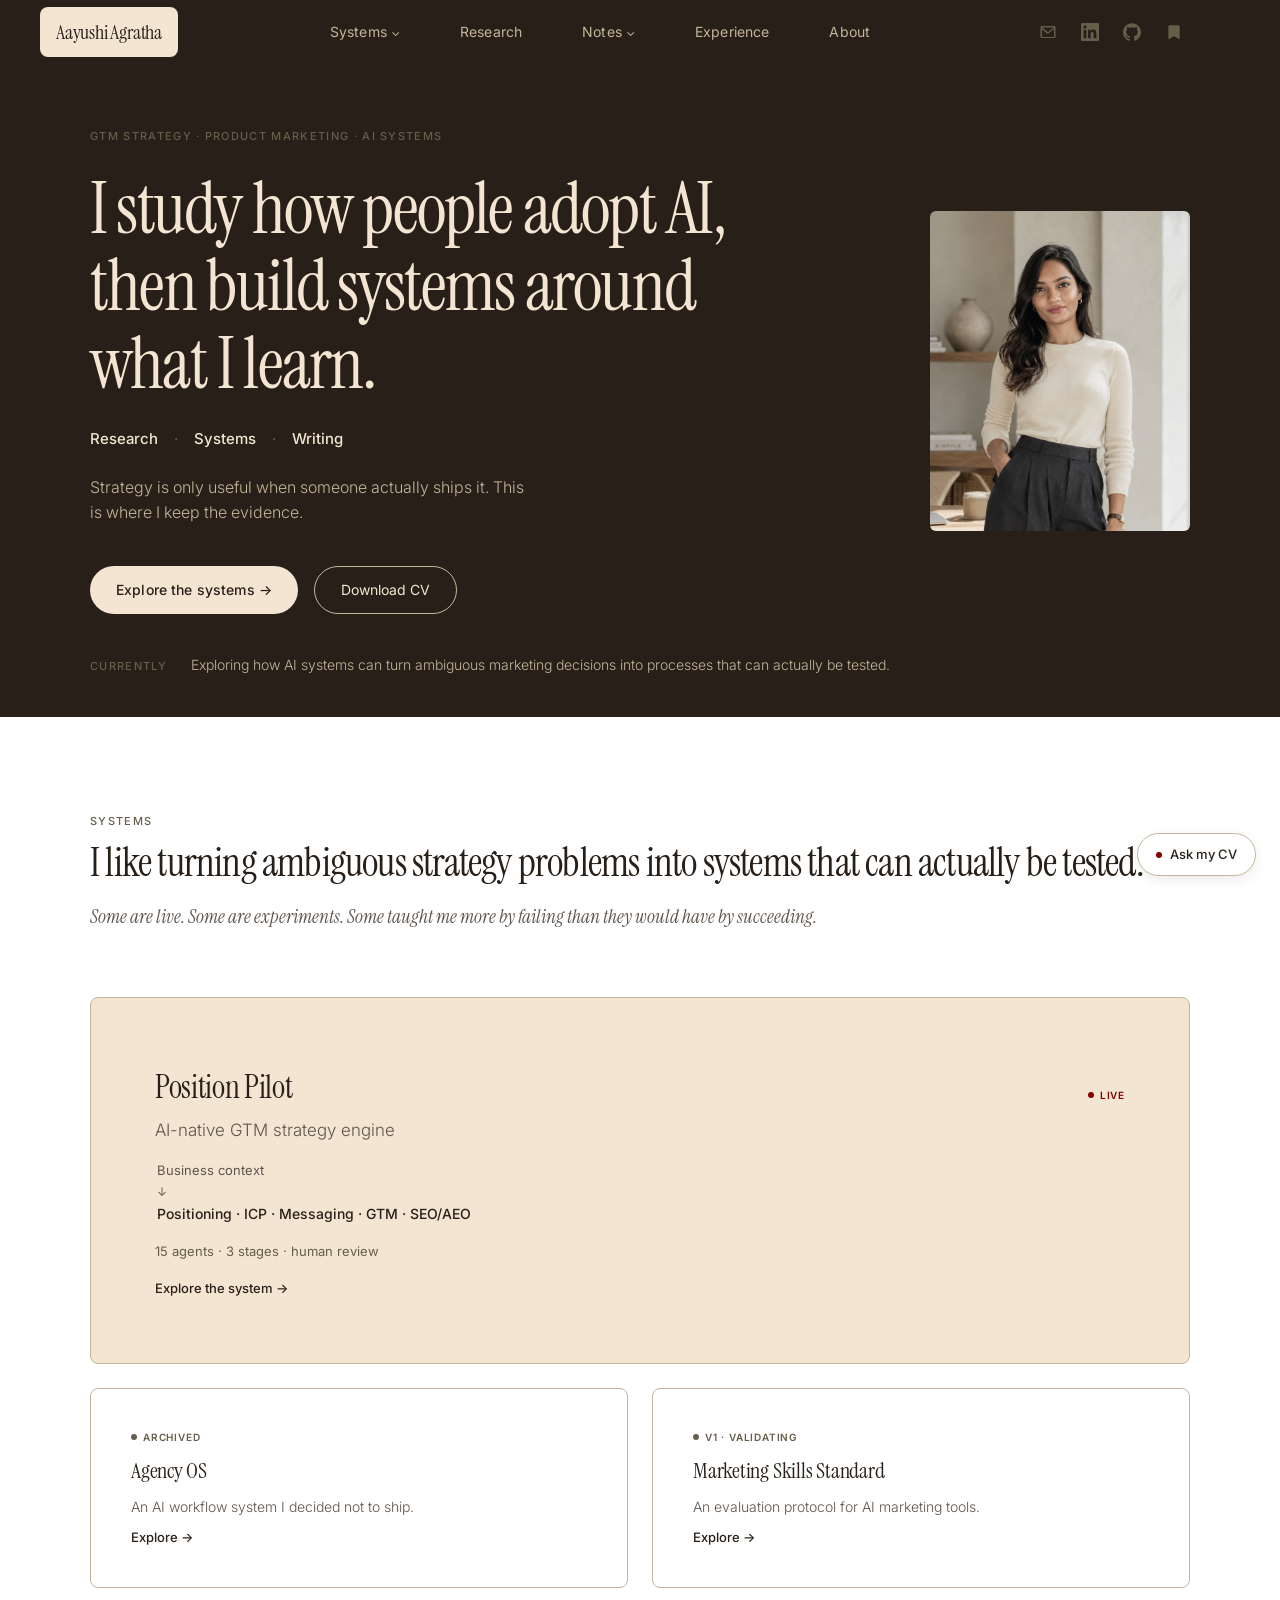
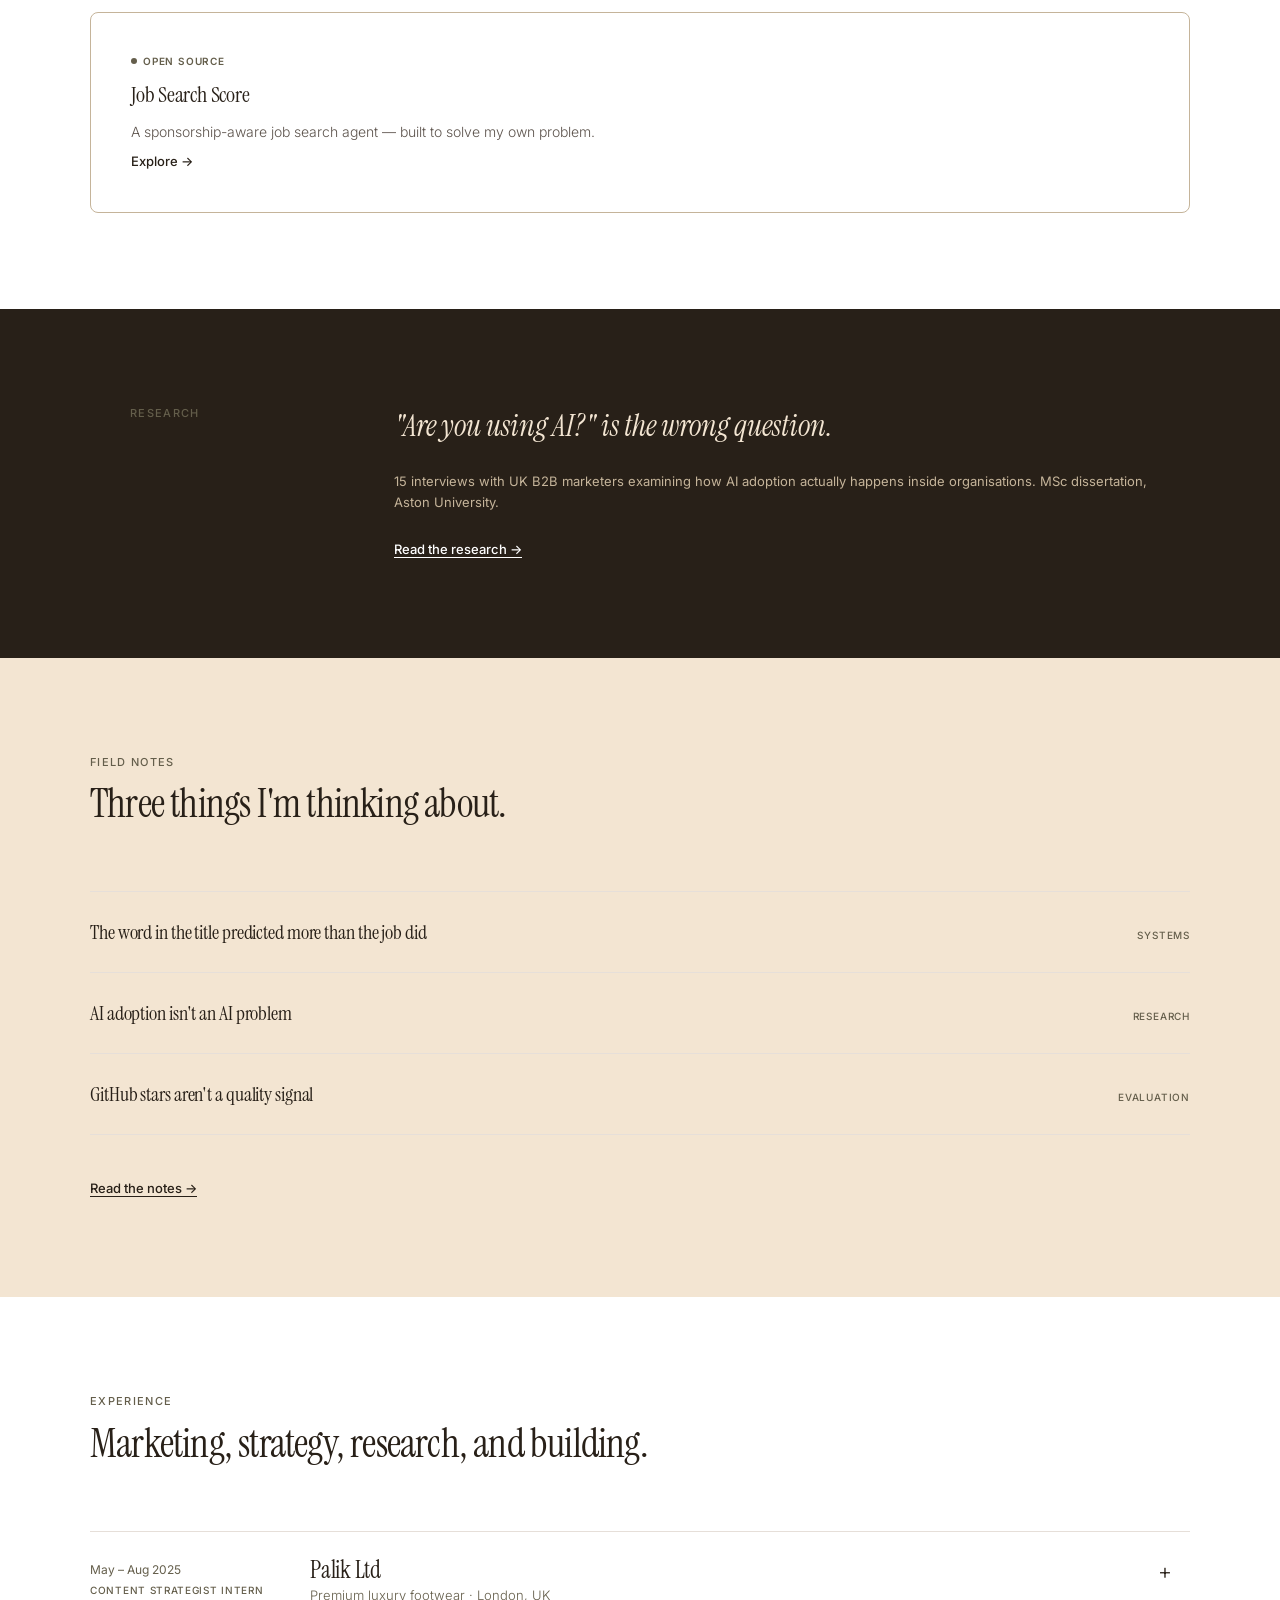
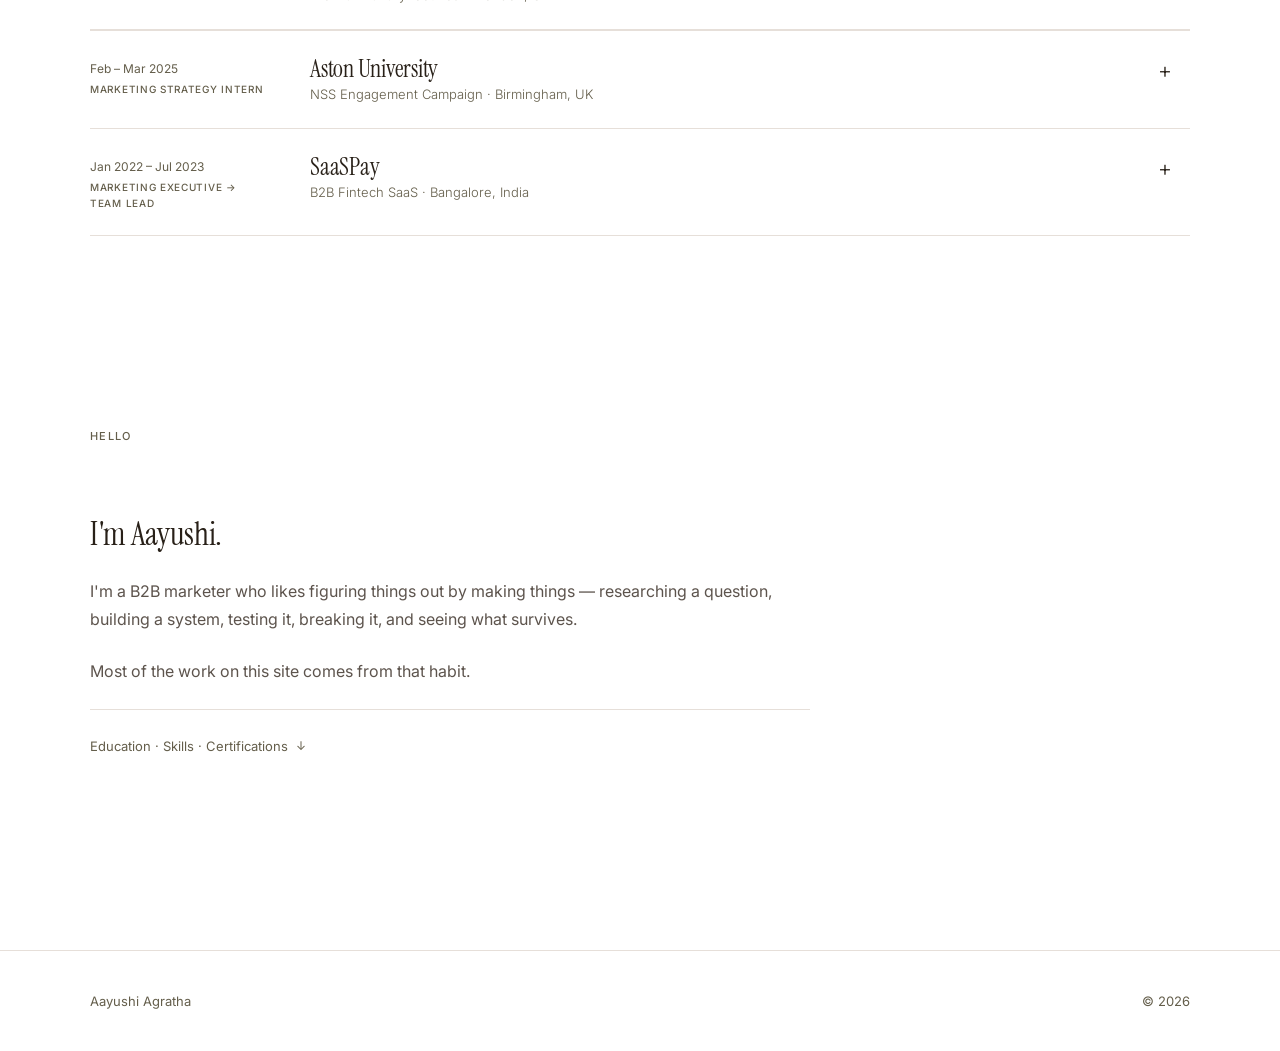
==== commit 8518b54d: "Sync new nav across all pages, fix nav hover states, rework About lede - The nav restructure (social" ====
--- a/index.html
+++ b/index.html
@@ -399,14 +399,14 @@
     <section class="section" id="about">
       <div class="section-inner">
         <div class="section-header">
-          <span class="section-label">About</span>
+          <span class="section-label">Hello</span>
         </div>
 
         <div class="about-grid">
           <div class="about-text">
-            <p class="about-para">I'm Aayushi.</p>
-            <p class="about-para">B2B marketer. Researcher. Builder.</p>
-            <p class="about-para">I tend to get interested in questions that don't have neat answers, then make something to understand them better.</p>
+            <p class="about-lede">I'm Aayushi.</p>
+            <p class="about-para">I'm a B2B marketer who likes figuring things out by making things — researching a question, building a system, testing it, breaking it, and seeing what survives.</p>
+            <p class="about-para">Most of the work on this site comes from that habit.</p>
 
             <div class="about-details">
               <button class="certs-toggle" id="combinedToggle" aria-expanded="false">
--- a/styles.css
+++ b/styles.css
@@ -159,21 +159,43 @@
 }
 
 .nav-link {
+     position: relative;
      display: flex;
      align-items: center;
+     padding: 0 10px;
+     border-radius: 8px;
      font-size: 14px;
      font-weight: 400;
      color: var(--stone-200);
      letter-spacing: 0.01em;
-     transition: color 0.2s var(--ease);
-}
-
-.nav-link:hover { color: var(--off-white); }
+     transition: color 0.2s var(--ease), background 0.2s var(--ease);
+}
+
+.nav-link::before {
+     content: "";
+     position: absolute;
+     bottom: 14px;
+     left: 50%;
+     transform: translateX(-50%);
+     width: 0;
+     height: 2px;
+     border-radius: 1px;
+     background: var(--accent);
+     opacity: 0;
+     transition: width 0.2s var(--ease), opacity 0.2s var(--ease);
+}
+
+.nav-link:hover {
+     color: var(--off-white);
+     background: rgba(133, 0, 0, 0.14);
+}
+
+.nav-link:hover::before { width: 14px; opacity: 1; }
 
 .nav-item {
      position: relative;
      display: flex;
-     align-items: center;
+     align-items: stretch;
 }
 
 .nav-item.has-dropdown > .nav-link::after {
@@ -919,19 +941,19 @@
      max-width: var(--col-w);
 }
 
+.about-lede {
+     font-family: var(--font-serif);
+     font-size: 32px;
+     letter-spacing: -0.01em;
+     color: var(--ink);
+     margin-bottom: var(--space-m);
+}
+
 .about-para {
      font-size: 16px;
      line-height: 1.75;
      color: var(--ink-soft);
      margin-bottom: var(--space-l);
-}
-
-.about-para:first-child {
-     font-family: var(--font-serif);
-     font-size: 22px;
-     font-style: italic;
-     color: var(--ink);
-     line-height: 1.5;
 }
 
 .about-details {
